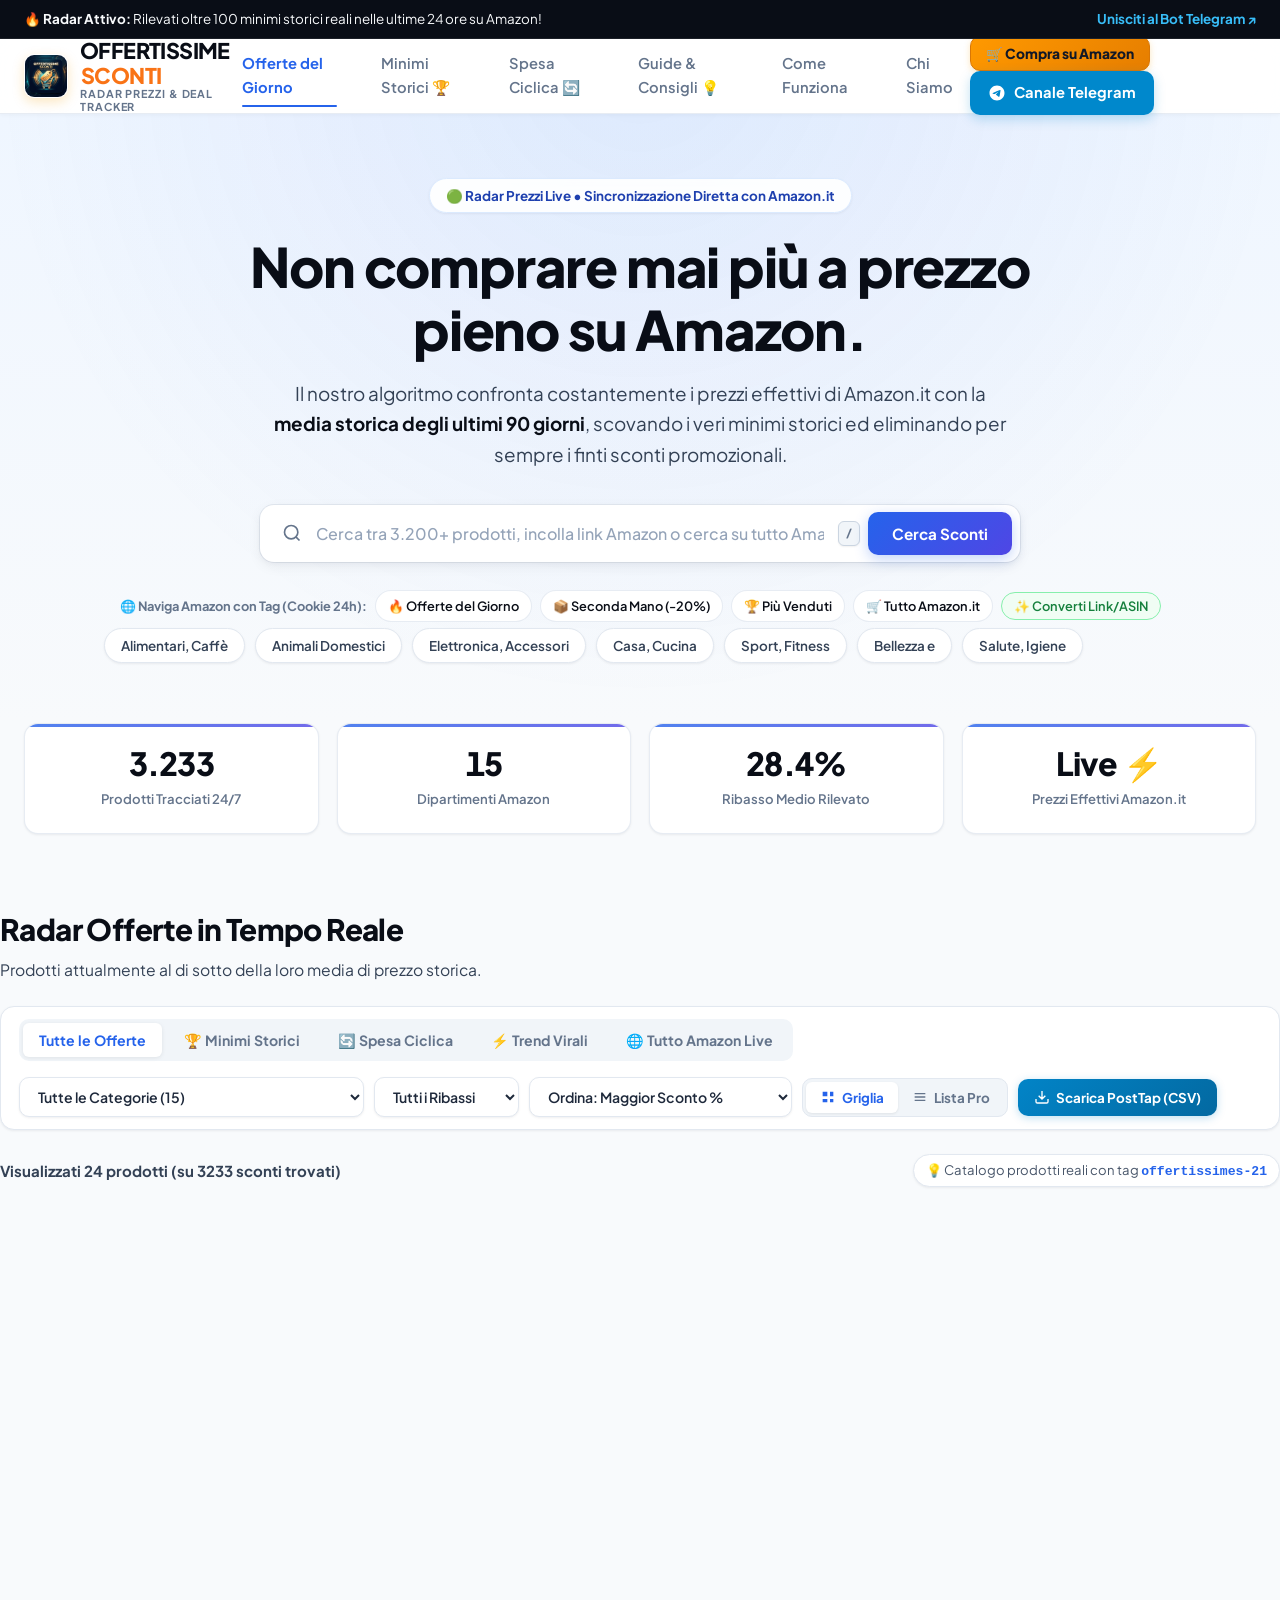
==== index.html @ cdc1e056 "feat: Add Interactive Universal Amazon Search, ASIN Converter & 24h Cookie Shopping Gateway" ====
<!DOCTYPE html>
<html lang="it">
<head>
  <meta charset="UTF-8">
  <meta name="viewport" content="width=device-width, initial-scale=1.0">
  <title>OffertissimeSconti | Il Radar dei Minimi Storici e Offerte su Amazon</title>
  <meta name="description" content="OffertissimeSconti monitora i migliori prodotti ciclici e virali su Amazon. Scopri i veri ribassi di prezzo, grafici storici avanzati e allarmi minimi storici in tempo reale.">
  <link rel="stylesheet" href="style.css">
  <link rel="icon" type="image/jpeg" href="images/logo.jpg">
  <link rel="apple-touch-icon" href="images/logo.jpg">
  <link rel="preconnect" href="https://fonts.googleapis.com">
  <link rel="preconnect" href="https://fonts.gstatic.com" crossorigin>
  <link href="https://fonts.googleapis.com/css2?family=Plus+Jakarta+Sans:wght@400;500;600;700;800&display=swap" rel="stylesheet">
</head>
<body>

  <!-- Top Announcement Bar -->
  <aside class="top-bar" aria-label="Annuncio">
    <div class="container top-bar-content">
      <span>🔥 <strong>Radar Attivo:</strong> Rilevati oltre 100 minimi storici reali nelle ultime 24 ore su Amazon!</span>
      <a href="https://t.me/offertissimesconti_radar_bot" target="_blank" rel="noopener" class="top-bar-link">Unisciti al Bot Telegram ↗</a>
    </div>
  </aside>

  <!-- Main Navigation -->
  <header class="site-header">
    <div class="container header-container">
      <a href="/" class="brand-logo" aria-label="Home OffertissimeSconti">
        <img src="images/logo.jpg" alt="Logo OffertissimeSconti" class="header-logo-img">
        <div class="logo-text">
          <span class="logo-main">OFFERTISSIME</span><span class="logo-accent">SCONTI</span>
          <span class="logo-tagline">Radar Prezzi & Deal Tracker</span>
        </div>
      </a>

      <nav class="nav-menu" aria-label="Navigazione Principale">
        <a href="#offerte" class="nav-link active">Offerte del Giorno</a>
        <a href="#minimi-storici" class="nav-link" id="nav-atl">Minimi Storici 🏆</a>
        <a href="#ciclici" class="nav-link" id="nav-cyclical">Spesa Ciclica 🔄</a>
        <a href="#guide" class="nav-link">Guide & Consigli 💡</a>
        <a href="#come-funziona" class="nav-link">Come Funziona</a>
        <a href="#chi-siamo" class="nav-link">Chi Siamo</a>
      </nav>

      <div class="header-actions">
        <button id="openAmazonGatewayBtn" class="btn btn-amazon-header" title="Supporta il canale con i tuoi acquisti su Amazon">
          🛒 Compra su Amazon
        </button>
        <a href="https://t.me/offertissimesconti_radar_bot" target="_blank" rel="noopener" class="btn btn-telegram">
          <svg class="tg-icon" viewBox="0 0 24 24" width="18" height="18" fill="currentColor">
            <path d="M12 2C6.48 2 2 6.48 2 12s4.48 10 10 10 10-4.48 10-10S17.52 2 12 2zm4.64 6.8c-.15 1.58-.8 5.42-1.13 7.19-.14.75-.42 1-.68 1.03-.58.05-1.02-.38-1.58-.75-.88-.58-1.38-.94-2.23-1.5-.99-.65-.35-1.01.22-1.59.15-.15 2.71-2.48 2.76-2.69a.2.2 0 00-.05-.18c-.06-.05-.14-.03-.21-.02-.09.02-1.49.95-4.22 2.79-.4.27-.76.41-1.08.4-.36-.01-1.04-.2-1.55-.37-.63-.2-1.12-.31-1.08-.66.02-.18.27-.36.75-.55 2.92-1.27 4.86-2.11 5.83-2.52 2.78-1.16 3.35-1.36 3.73-1.36.08 0 .27.02.39.12.1.08.13.19.14.27-.01.06-.01.19-.04.34z"/>
          </svg>
          Canale Telegram
        </a>
      </div>
    </div>
  </header>

  <!-- Hero Section -->
  <section class="hero-section">
    <div class="container hero-container">
      <div class="hero-badge">🟢 Radar Prezzi Live • Sincronizzazione Diretta con Amazon.it</div>
      <h1 class="hero-title">Non comprare mai più a prezzo pieno su Amazon.</h1>
      <p class="hero-subtitle">
        Il nostro algoritmo confronta costantemente i prezzi effettivi di Amazon.it con la <strong>media storica degli ultimi 90 giorni</strong>, scovando i veri minimi storici ed eliminando per sempre i finti sconti promozionali.
      </p>

      <!-- Search Bar Wrapper with Interactive Live Dropdown -->
      <div class="search-box-wrapper">
        <div class="search-box">
          <svg class="search-icon" viewBox="0 0 24 24" width="20" height="20" fill="none" stroke="currentColor" stroke-width="2">
            <circle cx="11" cy="11" r="8"></circle>
            <line x1="21" y1="21" x2="16.65" y2="16.65"></line>
          </svg>
          <input type="text" id="searchInput" placeholder="Cerca tra 3.200+ prodotti, incolla link Amazon o cerca su tutto Amazon.it..." autocomplete="off">
          <kbd class="search-kbd" title="Scorciatoia tastiera per cercare">/</kbd>
          <button id="clearSearchBtn" class="clear-search-btn hidden" aria-label="Cancella ricerca" title="Cancella ricerca">&times;</button>
          <button id="searchBtn" class="btn btn-primary">Cerca Sconti</button>
        </div>
        <!-- Live Search Suggestions Dropdown -->
        <div id="searchSuggestionsDropdown" class="search-suggestions-dropdown hidden"></div>
      </div>

      <!-- Quick Amazon Gateway Shortcuts -->
      <div class="amazon-quick-shortcuts">
        <span class="shortcut-label">🌐 Naviga Amazon con Tag (Cookie 24h):</span>
        <a href="https://www.amazon.it/gp/goldbox?tag=offertissimes-21" target="_blank" rel="noopener sponsored" class="quick-link-pill">🔥 Offerte del Giorno</a>
        <a href="https://www.amazon.it/warehouse-deals?tag=offertissimes-21" target="_blank" rel="noopener sponsored" class="quick-link-pill">📦 Seconda Mano (-20%)</a>
        <a href="https://www.amazon.it/gp/bestsellers?tag=offertissimes-21" target="_blank" rel="noopener sponsored" class="quick-link-pill">🏆 Più Venduti</a>
        <a href="https://www.amazon.it/?tag=offertissimes-21" target="_blank" rel="noopener sponsored" class="quick-link-pill">🛒 Tutto Amazon.it</a>
        <button id="btnOpenConverterHero" class="quick-link-pill pill-highlight">✨ Converti Link/ASIN</button>
      </div>

      <!-- Quick Category Chips -->
      <div class="chips-container" id="categoryChips">
        <!-- Rendered dynamically -->
      </div>
    </div>
  </section>

  <!-- Live Stats Bar -->
  <section class="stats-section">
    <div class="container stats-grid">
      <div class="stat-card">
        <span class="stat-num" id="statProducts">3.231</span>
        <span class="stat-label">Prodotti Tracciati 24/7</span>
      </div>
      <div class="stat-card">
        <span class="stat-num" id="statCategories">15</span>
        <span class="stat-label">Dipartimenti Amazon</span>
      </div>
      <div class="stat-card">
        <span class="stat-num">28.4%</span>
        <span class="stat-label">Ribasso Medio Rilevato</span>
      </div>
      <div class="stat-card">
        <span class="stat-num">Live ⚡</span>
        <span class="stat-label">Prezzi Effettivi Amazon.it</span>
      </div>
    </div>
  </section>

  <!-- Deals & Catalog Section -->
  <main class="main-content container" id="offerte">
    <div class="section-header">
      <div>
        <h2 class="section-title">Radar Offerte in Tempo Reale</h2>
        <p class="section-desc">Prodotti attualmente al di sotto della loro media di prezzo storica.</p>
      </div>

      <!-- Filters & Tabs -->
      <div class="filters-toolbar">
        <div class="filter-tabs">
          <button class="tab-btn active" data-filter="all">Tutte le Offerte</button>
          <button class="tab-btn" data-filter="atl">🏆 Minimi Storici</button>
          <button class="tab-btn" data-filter="cyclical">🔄 Spesa Ciclica</button>
          <button class="tab-btn" data-filter="viral">⚡ Trend Virali</button>
          <button class="tab-btn" data-filter="live_amazon" id="tabLiveAmazon" title="Cerca su tutto il catalogo Amazon.it in tempo reale">🌐 Tutto Amazon Live</button>
        </div>

        <div class="filter-dropdowns">
          <select id="categorySelect" aria-label="Filtra per Categoria">
            <option value="">Tutte le Categorie (15)</option>
          </select>

          <select id="discountSelect" aria-label="Sconto Minimo">
            <option value="0">Tutti i Ribassi</option>
            <option value="15">Sconto ≥ 15%</option>
            <option value="25">Sconto ≥ 25%</option>
            <option value="35">Sconto ≥ 35%</option>
          </select>

          <select id="sortSelect" aria-label="Ordinamento">
            <option value="drop">Ordina: Maggior Sconto %</option>
            <option value="price_asc">Ordina: Prezzo Minore (€)</option>
            <option value="price_desc">Ordina: Prezzo Maggiore (€)</option>
            <option value="atl">Ordina: Minimo Storico</option>
            <option value="cycle">Ordina: Frequenza Consumabile</option>
          </select>

          <!-- View Mode Toggle (Grid vs Smart List) -->
          <div class="view-mode-toggle" role="group" aria-label="Modalità di visualizzazione">
            <button id="viewGridBtn" class="view-btn active" title="Vista Griglia con Grafici Storici" aria-label="Vista Griglia">
              <svg width="16" height="16" viewBox="0 0 24 24" fill="currentColor">
                <path d="M4 4h7v7H4zm11 0h5v7h-5zM4 15h7v5H4zm11 0h5v5h-5z"/>
              </svg>
              <span>Griglia</span>
            </button>
            <button id="viewListBtn" class="view-btn" title="Vista Tabella / Lista Professionale" aria-label="Vista Lista">
              <svg width="16" height="16" viewBox="0 0 24 24" fill="currentColor">
                <path d="M4 6h16v2H4zm0 5h16v2H4zm0 5h16v2H4z"/>
              </svg>
              <span>Lista Pro</span>
            </button>
          </div>

          <!-- PostTap / Creator Bulk Export Button -->
          <a href="offertissimesconti_posttap_export.csv" download="offertissimesconti_posttap_export.csv" id="btnExportPosttap" class="btn btn-export" title="Scarica tutti i link di affiliazione per PostTap">
            <svg width="16" height="16" viewBox="0 0 24 24" fill="none" stroke="currentColor" stroke-width="2">
              <path d="M21 15v4a2 2 0 01-2 2H5a2 2 0 01-2-2v-4M7 10l5 5 5-5M12 15V3"/>
            </svg>
            <span>Scarica PostTap (CSV)</span>
          </a>
        </div>
      </div>
    </div>

    <!-- Active Filters Badge / Counter & Info Bar -->
    <div class="results-info-bar">
      <span id="resultsCount">Caricamento prodotti in corso...</span>
      <span class="export-hint">💡 Catalogo prodotti reali con tag <code>offertissimes-21</code></span>
    </div>

    <!-- Universal Search Banner (Attivo durante le ricerche su Amazon) -->
    <div id="universalSearchBanner" class="universal-search-banner hidden"></div>

    <!-- Products Grid -->
    <div class="products-grid" id="productsGrid">
      <!-- Injected via JavaScript -->
    </div>

    <!-- Pagination / Load More -->
    <div class="load-more-container">
      <button id="loadMoreBtn" class="btn btn-outline">Carica Altri Prodotti</button>
    </div>
  </main>

  <!-- How It Works Section -->
  <section class="info-section bg-alt" id="come-funziona">
    <div class="container">
      <div class="section-header text-center">
        <h2 class="section-title">Come Funziona il Motore di OffertissimeSconti</h2>
        <p class="section-desc">Trasparenza totale: ecco perché i nostri dati ti fanno risparmiare fino al 40% ogni mese.</p>
      </div>

      <div class="steps-grid">
        <div class="step-card">
          <div class="step-icon">📡</div>
          <h3>1. Polling Costante Prezzi</h3>
          <p>I nostri server interrogano Amazon ogni ora, registrando ogni variazione di prezzo dei migliori prodotti ad alta frequenza di acquisto.</p>
        </div>
        <div class="step-card">
          <div class="step-icon">📉</div>
          <h3>2. Calcolo Media Storica a 90 Giorni</h3>
          <p>Confrontiamo il prezzo di oggi con la media mobile degli ultimi 30 e 90 giorni. Se il prezzo di listino è stato gonfiato per fingere uno sconto, il nostro algoritmo lo scarta.</p>
        </div>
        <div class="step-card">
          <div class="step-icon">🔔</div>
          <h3>3. Allarme Minimo Storico Istantaneo</h3>
          <p>Non appena un prodotto tocca il suo minimo storico o scende sotto la soglia desiderata, inviamo l'avviso immediato nel Bot Telegram e sul sito.</p>
        </div>
      </div>
    </div>
  </section>

  <!-- Editorial Section: Osservatorio Prezzi & Guide al Risparmio (Amazon Compliance) -->
  <section class="guides-section container" id="guide">
    <div class="section-header text-center">
      <span class="badge-pill">Osservatorio Indipendente Prezzi</span>
      <h2 class="section-title">Guide all'Acquisto & Analisi del Risparmio Reale</h2>
      <p class="section-desc">Articoli di approfondimento, strategie di spesa ciclica e metodologie per riconoscere le vere occasioni su Amazon.</p>
    </div>

    <div class="guides-grid">
      <!-- Guida 1 -->
      <article class="guide-card">
        <div class="guide-meta">
          <span class="guide-tag">Algoritmo Radar</span>
          <span class="guide-date">Aggiornato Ottobre 2026</span>
        </div>
        <h3 class="guide-title">Come Smascherare i Falsi Sconti: Il Metodo della Media Mobile a 90 Giorni</h3>
        <p class="guide-excerpt">
          Molti e-commerce mostrano vistosi bollini "-40%", calcolati però rispetto al prezzo consigliato dal produttore (MSRP) o a un picco artificiale di pochi giorni prima. Il vero risparmio si misura solo confrontando l'offerta attuale con la <strong>media ponderata degli ultimi 90 giorni</strong>. Scopri come il nostro algoritmo elimina le false promozioni prima che arrivino sul canale Telegram.
        </p>
        <div class="guide-highlights">
          <div class="highlight-item">📌 <strong>Regola d'oro:</strong> Mai valutare lo sconto sul prezzo barrato, ma sul minimo degli ultimi 3 mesi.</div>
          <div class="highlight-item">📊 <strong>Volatilità prezzi:</strong> Su oltre il 35% dei prodotti tecnologici i prezzi oscillano settimanalmente.</div>
        </div>
      </article>

      <!-- Guida 2 -->
      <article class="guide-card">
        <div class="guide-meta">
          <span class="guide-tag">Strategia Spesa Ciclica</span>
          <span class="guide-date">Aggiornato Ottobre 2026</span>
        </div>
        <h3 class="guide-title">La Strategia dei Consumabili: Risparmiare oltre 500€/anno su Filtri Acqua, Caffè e Detersivi</h3>
        <p class="guide-excerpt">
          I prodotti a consumo ricorrente (come le <strong>cartucce filtro Aqualogis Pure+ e Brita Maxtra</strong> per caraffe filtranti, le capsule di caffè o i detersivi per lavastoviglie) hanno cicli di consumo prevedibili (30-90 giorni). Monitorando l'andamento con gli allarmi di prezzo, le famiglie italiane possono fare scorta strategica nel punto di minimo storico, abbattendo il costo annuo della spesa fino al 38%.
        </p>
        <div class="guide-highlights">
          <div class="highlight-item">💧 <strong>Esempio Filtri Caraffa:</strong> Monitorare confezioni multiple quando il prezzo scende sotto 5,50€ a cartuccia.</div>
          <div class="highlight-item">🔄 <strong>Pianificazione:</strong> Imposta un allarme 15 giorni prima dell'esaurimento della scorta domestica.</div>
        </div>
      </article>

      <!-- Guida 3 -->
      <article class="guide-card">
        <div class="guide-meta">
          <span class="guide-tag">Dynamic Pricing</span>
          <span class="guide-date">Aggiornato Ottobre 2026</span>
        </div>
        <h3 class="guide-title">Prime Day, Offerte Lampo e Algoritmi Amazon: Quando Conviene Comprare?</h3>
        <p class="guide-excerpt">
          Gli algoritmi di pricing dinamico di Amazon modificano i listini milioni di volte al giorno in base alla disponibilità a magazzino, alla concorrenza e alla domanda. Analizzando il nostro storico su oltre 3.300 SKU, abbiamo rilevato che i minimi storici assoluti si registrano spesso nei giorni infrasettimanali fuori dai periodi di picco pubblicitario, quando la concorrenza tra venditori terzi è massima.
        </p>
        <div class="guide-highlights">
          <div class="highlight-item">⚡ <strong>Offerte Lampo:</strong> L'80% delle offerte a tempo termina entro 4 ore o esaurimento scorte.</div>
          <div class="highlight-item">🔔 <strong>Automazione:</strong> Utilizzare bot di tracciamento istantaneo evita di perdere i ribassi non annunciati.</div>
        </div>
      </article>
    </div>
  </section>

  <!-- About Us Section (Crucial for Amazon Associates Approval) -->
  <section class="about-section container" id="chi-siamo">
    <div class="about-card">
      <div class="about-content">
        <h2>Chi Siamo & La Nostra Missione</h2>
        <p>
          <strong>OffertissimeSconti</strong> nasce come osservatorio indipendente per aiutare i consumatori a fare acquisti intelligenti su Amazon.
          Viviamo in un'epoca in cui i prezzi degli e-commerce cambiano decine di volte al giorno e molti "sconti" sono solo prezzi gonfiati ad arte.
        </p>
        <p>
          La nostra missione è fornire <strong>dati oggettivi, storici e trasparenti</strong> su consumabili ciclici (caffè, integratori, detersivi, cura personale, prodotti per bambini e animali) e gadget tecnologici di tendenza.
          Grazie al nostro database, ogni utente può verificare se l'offerta del giorno è un affare reale o solo marketing.
        </p>
        <div class="about-badges">
          <span>✓ Monitoraggio Indipendente</span>
          <span>✓ Zero Costi per l'Utente</span>
          <span>✓ Algoritmo Anti-Falso Sconto</span>
        </div>
      </div>
    </div>
  </section>

  <!-- Telegram CTA Section -->
  <section class="cta-banner container">
    <div class="cta-banner-content">
      <div class="cta-text">
        <h2>Non farti sfuggire i cali di prezzo lampo!</h2>
        <p>Molti minimi storici durano meno di 4 ore. Ricevi gli alert in tempo reale sul nostro Bot Telegram gratuito.</p>
      </div>
      <a href="https://t.me/offertissimesconti_radar_bot" target="_blank" rel="noopener" class="btn btn-telegram-large">
        ⚡ Avvia il Bot Telegram Gratuito
      </a>
    </div>
  </section>

  <!-- Footer with Mandatory Amazon Disclosure -->
  <footer class="site-footer">
    <div class="container footer-container">
      <div class="footer-col footer-brand">
        <div class="brand-logo footer-logo">
          <img src="images/logo.jpg" alt="Logo OffertissimeSconti" class="footer-logo-img">
          <span class="logo-main">OFFERTISSIME</span><span class="logo-accent">SCONTI</span>
        </div>
        <p class="footer-text">
          La piattaforma di riferimento per il tracciamento dei prezzi, minimi storici e offerte verificate su Amazon.
        </p>
      </div>

      <div class="footer-col">
        <h4>Navigazione</h4>
        <ul class="footer-links">
          <li><a href="#offerte">Offerte del Giorno</a></li>
          <li><a href="#minimi-storici">Minimi Storici 🏆</a></li>
          <li><a href="#ciclici">Spesa Ciclica 🔄</a></li>
          <li><a href="#come-funziona">Come Funziona</a></li>
        </ul>
      </div>

      <div class="footer-col">
        <h4>Informazioni Legali</h4>
        <ul class="footer-links">
          <li><a href="#privacy">Informativa Privacy</a></li>
          <li><a href="#termini">Termini di Utilizzo</a></li>
          <li><a href="#cookie">Cookie Policy</a></li>
          <li><a href="#contatti">Contatti</a></li>
        </ul>
      </div>

      <div class="footer-col">
        <h4>Canali Ufficiali</h4>
        <ul class="footer-links">
          <li><a href="https://t.me/offertissimesconti_radar_bot" target="_blank" rel="noopener">Bot Telegram Ufficiale</a></li>
          <li><a href="https://t.me/offertissimesconti" target="_blank" rel="noopener">Canale Offerte Telegram</a></li>
          <li><a href="mailto:info@offertissimesconti.it">Supporto Email</a></li>
        </ul>
      </div>
    </div>

    <!-- Mandatory Legal Amazon Disclosure Bar -->
    <div class="footer-disclosure">
      <div class="container">
        <p class="amazon-disclaimer">
          <strong>Dichiarazione di Affiliazione Amazon:</strong> OffertissimeSconti partecipa al Programma Affiliazione Amazon Europe S.à r.l., un programma pubblicitario di affiliazione progettato per fornire ai siti un mezzo per guadagnare commissioni pubblicitarie mediante la creazione di collegamenti ad Amazon.it. In qualità di Affiliato Amazon, OffertissimeSconti riceve un guadagno per ciascun acquisto idoneo.
        </p>
        <p class="disclaimer-sub">
          I prezzi e la disponibilità dei prodotti sono accurati alla data e ora indicata e sono soggetti a modifiche. Qualsiasi informazione di prezzo e disponibilità visualizzata su Amazon al momento dell'acquisto si applicherà all'acquisto del prodotto. Amazon e il logo Amazon sono marchi registrati di Amazon.com, Inc. o delle sue affiliate.
        </p>
        <p class="copyright">
          © 2026 OffertissimeSconti. Tutti i diritti riservati. Piattaforma indipendente di monitoraggio prezzi e comparazione commerciale.
        </p>
      </div>
    </div>
  </footer>

  <!-- Modal: Imposta Allerta Prezzo -->
  <dialog id="alertDialog" class="modal-dialog">
    <div class="modal-box">
      <div class="modal-header">
        <h3 id="modalTitle">Imposta Allerta Prezzo</h3>
        <button id="closeModalBtn" class="close-btn" aria-label="Chiudi finestra">&times;</button>
      </div>
      <div class="modal-body">
        <p id="modalProductName" class="modal-product-name"></p>
        <div class="modal-prices">
          <div>Prezzo Attuale: <strong id="modalCurrentPrice">€0.00</strong></div>
          <div>Minimo Storico: <strong id="modalAtlPrice" class="text-green">€0.00</strong></div>
        </div>

        <form id="alertForm">
          <label for="targetPriceInput">Avvisami quando scende sotto questo prezzo (€):</label>
          <div class="quick-price-chips" style="display:flex; gap:8px; margin-bottom:12px; flex-wrap:wrap;">
            <button type="button" class="btn-quick-price" data-pct="0.90" style="padding:5px 12px; font-size:0.8rem; border-radius:8px; border:1px solid #cbd5e1; background:#f8fafc; font-weight:700; cursor:pointer;">-10%</button>
            <button type="button" class="btn-quick-price" data-pct="0.85" style="padding:5px 12px; font-size:0.8rem; border-radius:8px; border:1px solid #cbd5e1; background:#f8fafc; font-weight:700; cursor:pointer;">-15%</button>
            <button type="button" class="btn-quick-price" data-pct="0.80" style="padding:5px 12px; font-size:0.8rem; border-radius:8px; border:1px solid #cbd5e1; background:#f8fafc; font-weight:700; cursor:pointer;">-20%</button>
            <button type="button" class="btn-quick-price-atl" style="padding:5px 12px; font-size:0.8rem; border-radius:8px; border:1px solid #a7f3d0; background:#ecfdf5; color:#047857; font-weight:700; cursor:pointer;">🏆 Al Minimo Storico</button>
          </div>
          <input type="number" id="targetPriceInput" step="0.10" min="1" required>

          <label for="contactInput">Tuo Username Telegram o Email per la notifica:</label>
          <input type="text" id="contactInput" placeholder="@tuo_username o tua@email.it" required>

          <button type="submit" class="btn btn-primary btn-block">Salva Allerta Personale</button>
        </form>
        <div id="alertFeedback" class="alert-feedback hidden"></div>
      </div>
    </div>
  </dialog>

  <!-- Modal: Pagine Legali e Informative (Privacy, Termini, Cookie, Contatti) -->
  <dialog id="legalDialog" class="modal-dialog">
    <div class="modal-box modal-box-large">
      <div class="modal-header">
        <h3 id="legalModalTitle">Informazioni Legali</h3>
        <button id="closeLegalModalBtn" class="close-btn" aria-label="Chiudi finestra">&times;</button>
      </div>
      <div class="modal-body legal-content" id="legalModalBody">
        <!-- Contenuto dinamico inserito via JS -->
      </div>
    </div>
  </dialog>

  <!-- Modal: Grafico Storico & Analisi Prezzi Reale -->
  <dialog id="chartDialog" class="modal-dialog">
    <div class="modal-box modal-box-large">
      <div class="modal-header">
        <div>
          <span class="badge-pill" style="font-size:0.75rem; background:#eff6ff; color:#2563eb;">Radar Prezzi Storici • Amazon.it</span>
          <h3 id="chartModalTitle" style="margin-top:4px;">Andamento Storico Prezzi Reale (1 Anno / 12 Mesi)</h3>
        </div>
        <button id="closeChartModalBtn" class="close-btn" aria-label="Chiudi finestra">&times;</button>
      </div>
      <div class="modal-body" id="chartModalBody">
        <!-- Generato dinamicamente via JavaScript -->
      </div>
    </div>
  </dialog>

  <!-- Modal: Amazon Shopping Gateway & Convertitore ASIN -->
  <dialog id="amazonGatewayDialog" class="modal-dialog">
    <div class="modal-box modal-box-large">
      <div class="modal-header">
        <div>
          <span class="badge-pill" style="font-size:0.75rem; background:#fef3c7; color:#b45309;">Supporta OffertissimeSconti a Costo Zero</span>
          <h3 id="amazonGatewayModalTitle" style="margin-top:4px;">🛒 Shopping Gateway Ufficiale Amazon.it</h3>
        </div>
        <button id="closeAmazonGatewayModalBtn" class="close-btn" aria-label="Chiudi finestra">&times;</button>
      </div>
      <div class="modal-body" id="amazonGatewayModalBody">
        <div class="gateway-explainer">
          <p>
            Stai per comprare qualsiasi articolo su Amazon che non è attualmente presente nel nostro radar sconti? 
            <strong>Puoi supportare il nostro canale e il nostro lavoro senza spendere un solo centesimo in più!</strong>
          </p>
          <div class="cookie-rule-box">
            <span class="cookie-rule-icon">⏱️</span>
            <div>
              <strong>Come funziona la Sessione di Tracciamento Amazon (24 Ore / 89 Giorni):</strong>
              <p>
                Nel momento in cui clicchi su uno qualsiasi dei nostri link o converti un prodotto, Amazon attiva sul tuo browser il nostro tag affiliato (<code>offertissimes-21</code>) 
                per le <strong>successive 24 ore</strong>. Qualsiasi acquisto completerai su Amazon (in qualunque categoria, anche cercando altri prodotti o cambiando decine di pagine) 
                riconoscerà una piccola commissione al nostro canale. Il prezzo finale per te è <strong>identico al centesimo</strong>. 
                Inoltre, se aggiungi articoli al carrello, il tracciamento rimane valido fino a <strong>89 giorni</strong>!
              </p>
            </div>
          </div>
        </div>

        <!-- Tool: Convertitore Link / ASIN Rapido -->
        <div class="converter-box">
          <h4>🔗 Convertitore Rapido Link o ASIN Amazon</h4>
          <p class="converter-sub">Hai già il link o il codice ASIN del prodotto che vuoi comprare? Incollalo qui sotto:</p>
          <div class="converter-input-row">
            <input type="text" id="converterInput" placeholder="Incolla link Amazon (es. amazon.it/dp/B08...) o ASIN (es. B08N5WRWNW)">
            <button id="converterBtn" class="btn btn-primary">Genera Link Affiliato 🚀</button>
          </div>
          <div id="converterResult" class="converter-result hidden"></div>
        </div>

        <!-- Hub Reparti Amazon -->
        <h4 style="margin-top: 24px; margin-bottom: 12px; font-size: 1.1rem;">🌐 Esplora i Reparti Ufficiali con Tag Attivo</h4>
        <div class="departments-grid">
          <a href="https://www.amazon.it/?tag=offertissimes-21" target="_blank" rel="noopener sponsored" class="dept-card">
            <span class="dept-icon">🛒</span>
            <div>
              <strong>Homepage Amazon.it</strong>
              <span>Navigazione libera con cookie 24h</span>
            </div>
          </a>
          <a href="https://www.amazon.it/gp/goldbox?tag=offertissimes-21" target="_blank" rel="noopener sponsored" class="dept-card">
            <span class="dept-icon">🔥</span>
            <div>
              <strong>Offerte del Giorno & Lampo</strong>
              <span>Sconti a tempo limitato di oggi</span>
            </div>
          </a>
          <a href="https://www.amazon.it/warehouse-deals?tag=offertissimes-21" target="_blank" rel="noopener sponsored" class="dept-card">
            <span class="dept-icon">📦</span>
            <div>
              <strong>Amazon Seconda Mano</strong>
              <span>Resi garantiti con sconto fino a -20%</span>
            </div>
          </a>
          <a href="https://www.amazon.it/gp/bestsellers?tag=offertissimes-21" target="_blank" rel="noopener sponsored" class="dept-card">
            <span class="dept-icon">🏆</span>
            <div>
              <strong>I Più Venduti (Bestseller)</strong>
              <span>Classifiche aggiornate in tempo reale</span>
            </div>
          </a>
          <a href="https://www.amazon.it/s?i=electronics&tag=offertissimes-21" target="_blank" rel="noopener sponsored" class="dept-card">
            <span class="dept-icon">💻</span>
            <div>
              <strong>Elettronica & Informatica</strong>
              <span>Smartphone, PC, cuffie e smart home</span>
            </div>
          </a>
          <a href="https://www.amazon.it/s?i=kitchen&tag=offertissimes-21" target="_blank" rel="noopener sponsored" class="dept-card">
            <span class="dept-icon">🏡</span>
            <div>
              <strong>Casa & Cucina</strong>
              <span>Piccoli elettrodomestici e arredo</span>
            </div>
          </a>
          <a href="https://www.amazon.it/s?i=beauty&tag=offertissimes-21" target="_blank" rel="noopener sponsored" class="dept-card">
            <span class="dept-icon">💄</span>
            <div>
              <strong>Bellezza & Cura Persona</strong>
              <span>Skincare, profumi e igiene</span>
            </div>
          </a>
          <a href="https://www.amazon.it/s?i=baby&tag=offertissimes-21" target="_blank" rel="noopener sponsored" class="dept-card">
            <span class="dept-icon">👶</span>
            <div>
              <strong>Prima Infanzia & Famiglia</strong>
              <span>Pannolini, seggiolini e accessori</span>
            </div>
          </a>
        </div>
      </div>
    </div>
  </dialog>

  <!-- Floating Scroll To Top Button -->
  <button id="scrollTopBtn" class="scroll-top-btn" aria-label="Torna all'inizio della pagina" title="Torna in cima">
    <svg width="20" height="20" viewBox="0 0 24 24" fill="none" stroke="currentColor" stroke-width="2.5" stroke-linecap="round" stroke-linejoin="round">
      <path d="M18 15l-6-6-6 6"/>
    </svg>
  </button>

  <!-- Live Toast Feedback Notification Container -->
  <div id="toastContainer" class="toast-container" aria-live="polite"></div>

  <script src="app.js?v=2.5"></script>
</body>
</html>
---- style.css ----
/* ==========================================================================
   OFFERTISSIMESCONTI - Ultra-Modern Design System & Top-Trend UI/UX
   ========================================================================== */

:root {
  /* Color Palette */
  --primary: #2563eb;
  --primary-hover: #1d4ed8;
  --primary-light: #eff6ff;
  --primary-gradient: linear-gradient(135deg, #2563eb 0%, #4f46e5 100%);
  --accent: #f97316;
  --accent-hover: #ea580c;
  --accent-gradient: linear-gradient(135deg, #f97316 0%, #ef4444 100%);
  --amazon-gold: #f59e0b;
  --amazon-gold-hover: #d97706;
  --amazon-gradient: linear-gradient(135deg, #fbbf24 0%, #f59e0b 60%, #d97706 100%);
  --success: #10b981;
  --success-bg: #ecfdf5;
  --success-border: #a7f3d0;
  --danger: #ef4444;
  --danger-bg: #fef2f2;
  --danger-border: #fecaca;

  /* Neutrals & Surfaces */
  --text-main: #090d16;
  --text-secondary: #334155;
  --text-muted: #64748b;
  --bg-main: #f8fafc;
  --bg-card: #ffffff;
  --bg-alt: #f1f5f9;
  --border: #e2e8f0;
  --border-subtle: rgba(226, 232, 240, 0.8);
  --border-focus: rgba(37, 99, 235, 0.35);

  /* Radius & Spacing */
  --radius-xs: 6px;
  --radius-sm: 10px;
  --radius-md: 14px;
  --radius-lg: 20px;
  --radius-xl: 28px;
  --radius-pill: 9999px;

  /* Elevation & Shadows */
  --shadow-sm: 0 1px 3px rgba(15, 23, 42, 0.05), 0 1px 2px rgba(15, 23, 42, 0.02);
  --shadow-md: 0 4px 14px rgba(15, 23, 42, 0.06), 0 2px 4px rgba(15, 23, 42, 0.03);
  --shadow-lg: 0 12px 30px rgba(15, 23, 42, 0.08), 0 4px 12px rgba(15, 23, 42, 0.04);
  --shadow-hover: 0 20px 35px -5px rgba(15, 23, 42, 0.1), 0 8px 16px -6px rgba(15, 23, 42, 0.06);
  --shadow-glow: 0 0 25px rgba(37, 99, 235, 0.18);

  /* Telegram Brand */
  --telegram: #0088cc;
  --telegram-hover: #0077b5;

  /* Transitions */
  --transition-fast: 0.15s cubic-bezier(0.16, 1, 0.3, 1);
  --transition-normal: 0.25s cubic-bezier(0.16, 1, 0.3, 1);
  --transition-spring: 0.35s cubic-bezier(0.34, 1.56, 0.64, 1);
}

*, *::before, *::after {
  box-sizing: border-box;
  margin: 0;
  padding: 0;
}

html {
  scroll-behavior: smooth;
  scroll-padding-top: 85px;
}

body {
  font-family: 'Plus Jakarta Sans', -apple-system, BlinkMacSystemFont, "Segoe UI", Roboto, sans-serif;
  background-color: var(--bg-main);
  color: var(--text-main);
  line-height: 1.6;
  -webkit-font-smoothing: antialiased;
  -moz-osx-font-smoothing: grayscale;
  overflow-x: hidden;
  font-feature-settings: "cv02", "cv03", "cv04", "cv11";
}

.container {
  width: 100%;
  max-width: 1280px;
  margin: 0 auto;
  padding: 0 24px;
}

a {
  color: inherit;
  text-decoration: none;
}

button, input, select {
  font-family: inherit;
}

/* Tabular numbers for price accuracy */
.table-price, .price-current, .price-old, .stat-num, .metric-pill-value {
  font-variant-numeric: tabular-nums;
}

/* ==========================================================================
   Top Announcement Bar
   ========================================================================== */
.top-bar {
  background: #090d16;
  color: #f8fafc;
  font-size: 0.84rem;
  padding: 8px 0;
  border-bottom: 1px solid rgba(255, 255, 255, 0.08);
  position: relative;
  z-index: 101;
}

.top-bar-content {
  display: flex;
  justify-content: space-between;
  align-items: center;
  flex-wrap: wrap;
  gap: 12px;
}

.top-bar-link {
  color: #38bdf8;
  font-weight: 700;
  display: inline-flex;
  align-items: center;
  gap: 4px;
  transition: color var(--transition-fast);
}

.top-bar-link:hover {
  color: #7dd3fc;
  text-decoration: underline;
}

/* ==========================================================================
   Header Navigation (Glassmorphic Sticky Nav)
   ========================================================================== */
.site-header {
  background: rgba(255, 255, 255, 0.88);
  backdrop-filter: blur(16px);
  -webkit-backdrop-filter: blur(16px);
  border-bottom: 1px solid var(--border-subtle);
  position: sticky;
  top: 0;
  z-index: 100;
  box-shadow: 0 1px 4px rgba(15, 23, 42, 0.04);
  transition: background var(--transition-normal);
}

.header-container {
  display: flex;
  align-items: center;
  justify-content: space-between;
  height: 74px;
}

.brand-logo {
  display: flex;
  align-items: center;
  gap: 12px;
  transition: transform var(--transition-fast);
}

.brand-logo:hover {
  transform: translateY(-1px);
}

.header-logo-img {
  width: 44px;
  height: 44px;
  border-radius: var(--radius-sm);
  object-fit: cover;
  box-shadow: 0 4px 12px rgba(245, 158, 11, 0.25);
  border: 1px solid rgba(255, 255, 255, 0.15);
  transition: transform var(--transition-fast);
}

.footer-logo-img {
  width: 38px;
  height: 38px;
  border-radius: var(--radius-sm);
  object-fit: cover;
  margin-right: 8px;
  vertical-align: middle;
}

.logo-icon {
  font-size: 1.6rem;
  background: var(--primary-gradient);
  color: #ffffff;
  border-radius: var(--radius-sm);
  width: 42px;
  height: 42px;
  display: flex;
  align-items: center;
  justify-content: center;
  box-shadow: 0 4px 12px rgba(37, 99, 235, 0.25);
}

.logo-text {
  display: flex;
  flex-direction: column;
  line-height: 1.15;
}

.logo-main {
  font-size: 1.35rem;
  font-weight: 800;
  letter-spacing: -0.6px;
  color: #090d16;
}

.logo-accent {
  font-size: 1.35rem;
  font-weight: 800;
  letter-spacing: -0.6px;
  color: var(--accent);
  margin-left: 1px;
}

.logo-tagline {
  font-size: 0.68rem;
  text-transform: uppercase;
  letter-spacing: 0.9px;
  color: var(--text-muted);
  font-weight: 700;
}

.nav-menu {
  display: flex;
  align-items: center;
  gap: 20px;
}

.nav-link {
  font-size: 0.92rem;
  font-weight: 600;
  color: var(--text-muted);
  padding: 8px 12px;
  border-radius: var(--radius-xs);
  transition: all var(--transition-fast);
  position: relative;
}

.nav-link:hover {
  color: var(--primary);
  background: rgba(37, 99, 235, 0.04);
}

.nav-link.active {
  color: var(--primary);
  font-weight: 700;
}

.nav-link.active::after {
  content: '';
  position: absolute;
  bottom: 0;
  left: 12px;
  right: 12px;
  height: 2px;
  background: var(--primary);
  border-radius: 2px;
}

/* ==========================================================================
   Buttons & Interactive Elements
   ========================================================================== */
.btn {
  display: inline-flex;
  align-items: center;
  justify-content: center;
  gap: 8px;
  padding: 10px 18px;
  border-radius: var(--radius-sm);
  font-weight: 700;
  font-size: 0.92rem;
  cursor: pointer;
  border: none;
  transition: all var(--transition-fast);
  white-space: nowrap;
  user-select: none;
}

.btn:active {
  transform: scale(0.98);
}

.btn-primary {
  background: var(--primary-gradient);
  color: #ffffff;
  box-shadow: 0 4px 14px rgba(37, 99, 235, 0.28);
}

.btn-primary:hover {
  box-shadow: 0 6px 20px rgba(37, 99, 235, 0.38);
  transform: translateY(-1px);
}

.btn-telegram {
  background: var(--telegram);
  color: #ffffff;
  box-shadow: 0 4px 12px rgba(0, 136, 204, 0.25);
}

.btn-telegram:hover {
  background: var(--telegram-hover);
  box-shadow: 0 6px 18px rgba(0, 136, 204, 0.35);
  transform: translateY(-1px);
}

.btn-outline {
  background: #ffffff;
  border: 1px solid var(--border);
  color: var(--text-main);
  box-shadow: var(--shadow-sm);
}

.btn-outline:hover {
  border-color: #cbd5e1;
  background: var(--bg-alt);
  transform: translateY(-1px);
}

.btn-block {
  width: 100%;
}

/* ==========================================================================
   Hero Section with Luminous Ambient Depth
   ========================================================================== */
.hero-section {
  position: relative;
  background: radial-gradient(circle at 50% -10%, rgba(37, 99, 235, 0.09) 0%, rgba(248, 250, 252, 0) 70%),
              linear-gradient(180deg, #eff6ff 0%, #f8fafc 100%);
  padding: 64px 0 48px;
  text-align: center;
  overflow: hidden;
}

.hero-badge {
  display: inline-flex;
  align-items: center;
  gap: 8px;
  background: rgba(255, 255, 255, 0.9);
  backdrop-filter: blur(8px);
  color: #1e40af;
  font-size: 0.84rem;
  font-weight: 700;
  padding: 6px 16px;
  border-radius: var(--radius-pill);
  margin-bottom: 22px;
  border: 1px solid #dbeafe;
  box-shadow: var(--shadow-sm);
}

.hero-title {
  font-size: clamp(2.2rem, 5vw, 3.4rem);
  font-weight: 800;
  letter-spacing: -1.2px;
  line-height: 1.15;
  max-width: 900px;
  margin: 0 auto 18px;
  color: #090d16;
}

.hero-subtitle {
  font-size: clamp(1.02rem, 2vw, 1.18rem);
  color: var(--text-secondary);
  max-width: 740px;
  margin: 0 auto 36px;
  line-height: 1.6;
}

.hero-subtitle strong {
  color: var(--text-main);
}

/* Sleek Search Box with Keyboard Shortcut */
.search-box {
  max-width: 780px;
  margin: 0 auto 28px;
  display: flex;
  background: #ffffff;
  padding: 6px 8px;
  border-radius: var(--radius-md);
  box-shadow: var(--shadow-md), 0 0 0 1px var(--border);
  align-items: center;
  position: relative;
  transition: all var(--transition-normal);
}

.search-box:focus-within {
  box-shadow: var(--shadow-lg), 0 0 0 3px var(--border-focus);
  border-color: var(--primary);
}

.search-icon {
  margin-left: 14px;
  color: var(--text-muted);
  flex-shrink: 0;
}

.search-box input {
  flex: 1;
  border: none;
  outline: none;
  padding: 12px 14px;
  font-size: 1rem;
  font-weight: 500;
  color: var(--text-main);
  background: transparent;
}

.search-box input::placeholder {
  color: #94a3b8;
}

.search-kbd {
  background: #f1f5f9;
  border: 1px solid #cbd5e1;
  border-radius: 6px;
  padding: 2px 7px;
  font-size: 0.74rem;
  font-weight: 700;
  color: #64748b;
  margin-right: 8px;
  flex-shrink: 0;
  font-family: inherit;
  box-shadow: 0 1px 2px rgba(0,0,0,0.06);
}

.clear-search-btn {
  background: #f1f5f9;
  border: none;
  color: #64748b;
  font-size: 1.1rem;
  line-height: 1;
  width: 26px;
  height: 26px;
  border-radius: 50%;
  cursor: pointer;
  display: flex;
  align-items: center;
  justify-content: center;
  margin-right: 8px;
  transition: all var(--transition-fast);
}

.clear-search-btn:hover {
  background: #e2e8f0;
  color: var(--text-main);
}

.search-box .btn-primary {
  padding: 12px 24px;
  border-radius: var(--radius-sm);
  font-size: 0.95rem;
}

/* Category Chips Carousel */
.chips-container {
  display: flex;
  gap: 10px;
  overflow-x: auto;
  padding: 6px 4px 12px;
  scroll-behavior: smooth;
  scrollbar-width: none;
  -ms-overflow-style: none;
  justify-content: flex-start;
  max-width: 1080px;
  margin: 0 auto;
}

.chips-container::-webkit-scrollbar {
  display: none;
}

.chip-btn {
  background: #ffffff;
  border: 1px solid var(--border);
  padding: 8px 16px;
  border-radius: var(--radius-pill);
  font-size: 0.84rem;
  font-weight: 600;
  color: var(--text-secondary);
  cursor: pointer;
  white-space: nowrap;
  display: inline-flex;
  align-items: center;
  gap: 8px;
  transition: all var(--transition-fast);
  box-shadow: var(--shadow-sm);
}

.chip-btn:hover {
  border-color: #cbd5e1;
  background: #f8fafc;
  transform: translateY(-1px);
}

.chip-btn.active {
  background: #eff6ff;
  border-color: #93c5fd;
  color: var(--primary);
  font-weight: 700;
  box-shadow: 0 2px 8px rgba(37, 99, 235, 0.15);
}

/* ==========================================================================
   Live Stats Bar
   ========================================================================== */
.stats-section {
  padding: 0 0 32px;
}

.stats-grid {
  display: grid;
  grid-template-columns: repeat(4, 1fr);
  gap: 18px;
}

.stat-card {
  background: #ffffff;
  border: 1px solid var(--border-subtle);
  border-radius: var(--radius-md);
  padding: 22px 20px;
  text-align: center;
  box-shadow: var(--shadow-sm);
  position: relative;
  overflow: hidden;
  transition: all var(--transition-normal);
}

.stat-card::before {
  content: '';
  position: absolute;
  top: 0;
  left: 0;
  right: 0;
  height: 3px;
  background: var(--primary-gradient);
  opacity: 0.8;
}

.stat-card:hover {
  transform: translateY(-2px);
  box-shadow: var(--shadow-md);
}

.stat-num {
  display: block;
  font-size: 2rem;
  font-weight: 800;
  color: #090d16;
  letter-spacing: -0.8px;
  line-height: 1.1;
  margin-bottom: 4px;
}

.stat-label {
  font-size: 0.82rem;
  font-weight: 600;
  color: var(--text-muted);
}

/* ==========================================================================
   Main Content: Filters Toolbar & Deals
   ========================================================================== */
.main-content {
  padding: 40px 0 64px;
}

.section-header {
  margin-bottom: 24px;
}

.section-title {
  font-size: 1.85rem;
  font-weight: 800;
  letter-spacing: -0.6px;
  color: #090d16;
}

.section-desc {
  font-size: 0.98rem;
  color: var(--text-secondary);
  margin-top: 4px;
}

/* Enhanced Filters Toolbar */
.filters-toolbar {
  display: flex;
  justify-content: space-between;
  align-items: center;
  flex-wrap: wrap;
  gap: 16px;
  margin-top: 24px;
  background: #ffffff;
  padding: 12px 18px;
  border-radius: var(--radius-md);
  border: 1px solid var(--border);
  box-shadow: var(--shadow-sm);
}

.filter-tabs {
  display: flex;
  gap: 6px;
  flex-wrap: wrap;
  background: #f1f5f9;
  padding: 4px;
  border-radius: var(--radius-sm);
}

.tab-btn {
  background: transparent;
  border: none;
  padding: 8px 16px;
  border-radius: var(--radius-xs);
  font-weight: 700;
  font-size: 0.88rem;
  cursor: pointer;
  color: var(--text-muted);
  transition: all var(--transition-fast);
}

.tab-btn:hover {
  color: var(--text-main);
}

.tab-btn.active {
  background: #ffffff;
  color: var(--primary);
  box-shadow: 0 1px 4px rgba(0,0,0,0.08);
}

.filter-dropdowns {
  display: flex;
  gap: 10px;
  align-items: center;
  flex-wrap: wrap;
}

.filter-dropdowns select {
  padding: 9px 14px;
  border: 1px solid var(--border);
  border-radius: var(--radius-sm);
  background: #ffffff;
  font-size: 0.88rem;
  font-weight: 600;
  outline: none;
  cursor: pointer;
  color: #1e293b;
  box-shadow: var(--shadow-sm);
  transition: border-color var(--transition-fast), box-shadow var(--transition-fast);
}

.filter-dropdowns select:focus {
  border-color: var(--primary);
  box-shadow: 0 0 0 3px var(--border-focus);
}

/* View Mode Switcher */
.view-mode-toggle {
  display: inline-flex;
  background: #f1f5f9;
  border-radius: var(--radius-sm);
  padding: 3px;
  border: 1px solid var(--border);
}

.view-btn {
  display: inline-flex;
  align-items: center;
  gap: 6px;
  padding: 7px 14px;
  font-size: 0.84rem;
  font-weight: 700;
  border: none;
  background: transparent;
  color: var(--text-muted);
  cursor: pointer;
  border-radius: 6px;
  transition: all var(--transition-fast);
}

.view-btn.active {
  background: #ffffff;
  color: var(--primary);
  box-shadow: 0 1px 3px rgba(0,0,0,0.08);
}

/* PostTap Creator Bulk Export Button */
.btn-export {
  display: inline-flex;
  align-items: center;
  gap: 6px;
  background: linear-gradient(135deg, #0284c7 0%, #0369a1 100%);
  color: #ffffff !important;
  font-size: 0.84rem;
  font-weight: 700;
  padding: 8px 16px;
  border-radius: var(--radius-sm);
  text-decoration: none;
  box-shadow: 0 2px 8px rgba(2, 132, 199, 0.25);
  transition: all var(--transition-fast);
}

.btn-export:hover {
  transform: translateY(-1px);
  box-shadow: 0 4px 12px rgba(2, 132, 199, 0.35);
}

/* Results Info Bar */
.results-info-bar {
  display: flex;
  justify-content: space-between;
  align-items: center;
  margin: 18px 0;
  flex-wrap: wrap;
  gap: 12px;
}

#resultsCount {
  font-size: 0.94rem;
  color: var(--text-secondary);
  font-weight: 700;
}

.export-hint {
  font-size: 0.82rem;
  background: #ffffff;
  border: 1px solid var(--border);
  padding: 4px 12px;
  border-radius: var(--radius-pill);
  color: #475569;
  box-shadow: var(--shadow-sm);
}

.export-hint code {
  color: var(--primary);
  font-weight: 800;
}

/* ==========================================================================
   Products Grid & Top-Trend Product Cards
   ========================================================================== */
.products-grid {
  display: grid;
  grid-template-columns: repeat(auto-fill, minmax(300px, 1fr));
  gap: 24px;
  content-visibility: auto;
  contain-intrinsic-size: 0 480px;
}

.product-card {
  container-type: inline-size;
  background: var(--bg-card);
  border-radius: var(--radius-md);
  border: 1px solid #e2e8f0;
  padding: 18px;
  display: flex;
  flex-direction: column;
  transition: transform var(--transition-normal), box-shadow var(--transition-normal), border-color var(--transition-normal);
  position: relative;
  box-shadow: 0 4px 16px -2px rgba(15, 23, 42, 0.06), 0 2px 4px -1px rgba(15, 23, 42, 0.03);
}

.product-card:hover {
  transform: translateY(-4px);
  box-shadow: 0 12px 28px -4px rgba(15, 23, 42, 0.12), 0 4px 8px -2px rgba(15, 23, 42, 0.04);
  border-color: #cbd5e1;
}

/* Product Image Box */
.card-img-box {
  width: 100%;
  height: 200px;
  background: #ffffff;
  border-radius: var(--radius-sm);
  display: flex;
  align-items: center;
  justify-content: center;
  overflow: hidden;
  margin-bottom: 14px;
  border: 1px solid #f1f5f9;
  padding: 12px;
  position: relative;
}

.card-product-img {
  max-width: 100%;
  max-height: 100%;
  object-fit: contain;
  transition: transform var(--transition-normal);
  filter: drop-shadow(0 2px 4px rgba(0,0,0,0.04));
}

.product-card:hover .card-product-img {
  transform: scale(1.05);
}

.card-top {
  display: flex;
  justify-content: space-between;
  align-items: flex-start;
  margin-bottom: 12px;
  gap: 8px;
  flex-wrap: wrap;
}

/* Badges */
.badge-discount {
  background: linear-gradient(135deg, #fef2f2 0%, #fee2e2 100%);
  color: #b91c1c;
  font-weight: 800;
  font-size: 0.82rem;
  padding: 4px 10px;
  border-radius: 6px;
  border: 1px solid #fca5a5;
  display: inline-flex;
  align-items: center;
  gap: 4px;
  box-shadow: 0 1px 3px rgba(220, 38, 38, 0.08);
}

.badge-atl {
  background: linear-gradient(135deg, #fefce8 0%, #fef08a 100%);
  color: #854d0e;
  font-weight: 800;
  font-size: 0.78rem;
  padding: 4px 10px;
  border-radius: 6px;
  border: 1px solid #facc15;
  display: inline-flex;
  align-items: center;
  gap: 4px;
  box-shadow: 0 1px 3px rgba(202, 138, 4, 0.08);
}

.badge-cyclical {
  background: linear-gradient(135deg, #f0fdf4 0%, #dcfce7 100%);
  color: #15803d;
  font-weight: 700;
  font-size: 0.76rem;
  padding: 4px 10px;
  border-radius: 6px;
  border: 1px solid #86efac;
  box-shadow: 0 1px 3px rgba(22, 163, 74, 0.08);
}

.card-category {
  font-size: 0.75rem;
  font-weight: 700;
  text-transform: uppercase;
  letter-spacing: 0.6px;
  color: var(--text-muted);
  margin-bottom: 6px;
}

.card-title {
  font-size: 0.98rem;
  font-weight: 700;
  line-height: 1.4;
  color: #090d16;
  margin-bottom: 12px;
  min-height: 44px;
  display: -webkit-box;
  -webkit-line-clamp: 2;
  -webkit-box-orient: vertical;
  line-clamp: 2;
  overflow: hidden;
}

.card-brand {
  font-weight: 600;
  color: var(--primary);
}

/* Radar Sparkline Box */
.radar-chart-box {
  background: #f8fafc;
  border: 1px solid #edf2f7;
  border-radius: var(--radius-sm);
  padding: 10px 12px;
  margin-bottom: 16px;
  transition: all var(--transition-fast);
}

.radar-chart-box.chart-clickable:hover {
  background: #eff6ff;
  border-color: #bfdbfe;
}

.chart-header {
  display: flex;
  justify-content: space-between;
  font-size: 0.74rem;
  font-weight: 600;
  color: var(--text-muted);
  margin-bottom: 6px;
}

.chart-sparkline {
  width: 100%;
  height: 40px;
  display: block;
}

/* Prices */
.card-prices {
  display: flex;
  align-items: baseline;
  gap: 10px;
  margin-bottom: 6px;
}

.price-current {
  font-size: 1.65rem;
  font-weight: 800;
  color: #090d16;
  letter-spacing: -0.5px;
}

.price-old {
  font-size: 0.95rem;
  color: var(--text-muted);
  text-decoration: line-through;
}

.price-verified-badge {
  display: inline-flex;
  align-items: center;
  gap: 6px;
  font-size: 0.74rem;
  font-weight: 700;
  color: #047857;
  background: var(--success-bg);
  border: 1px solid var(--success-border);
  border-radius: var(--radius-pill);
  padding: 3px 10px;
  margin-bottom: 8px;
  width: fit-content;
}

.verified-dot {
  width: 7px;
  height: 7px;
  border-radius: 50%;
  background-color: #10b981;
  box-shadow: 0 0 0 2px rgba(16, 185, 129, 0.25);
  animation: pulse-dot 2s infinite ease-in-out;
}

@keyframes pulse-dot {
  0% { transform: scale(0.95); opacity: 0.8; }
  50% { transform: scale(1.2); opacity: 1; }
  100% { transform: scale(0.95); opacity: 0.8; }
}

.price-avg {
  font-size: 0.8rem;
  color: var(--text-muted);
  margin-bottom: 16px;
}

.price-avg strong {
  color: var(--text-secondary);
}

/* Ergonomic Two-Tier Card Actions: 100% Visibility Guarantee */
.card-actions {
  margin-top: auto;
  display: flex;
  flex-direction: column;
  gap: 8px;
  width: 100%;
}

.btn-buy {
  background: var(--amazon-gradient);
  color: #000000;
  font-weight: 800;
  font-size: 0.92rem;
  padding: 11px 16px;
  border-radius: var(--radius-sm);
  box-shadow: 0 4px 12px rgba(245, 158, 11, 0.32);
  display: inline-flex;
  align-items: center;
  justify-content: center;
  gap: 8px;
  text-decoration: none;
  transition: all var(--transition-fast);
  cursor: pointer;
}

.btn-card-primary {
  width: 100%;
  font-size: 0.94rem;
  letter-spacing: -0.2px;
}

.btn-buy:hover, .btn-card-primary:hover {
  background: linear-gradient(135deg, #f59e0b 0%, #d97706 100%);
  color: #ffffff;
  box-shadow: 0 6px 18px rgba(217, 119, 6, 0.42);
  transform: translateY(-2px);
}

.card-secondary-actions {
  display: grid;
  grid-template-columns: 1fr 1fr;
  gap: 8px;
  width: 100%;
}

.card-secondary-actions .btn-chart-open,
.card-secondary-actions .btn-track {
  width: 100%;
  display: inline-flex;
  align-items: center;
  justify-content: center;
  gap: 6px;
  padding: 9px 8px;
  font-size: 0.82rem;
  font-weight: 700;
  border-radius: var(--radius-sm);
  text-align: center;
  cursor: pointer;
  background: #ffffff;
  border: 1px solid #cbd5e1;
  color: #1e293b;
  box-shadow: var(--shadow-sm);
  transition: all var(--transition-fast);
  white-space: nowrap;
}

.card-secondary-actions .btn-chart-open:hover {
  background: #eff6ff;
  border-color: #93c5fd;
  color: var(--primary);
  transform: translateY(-1px);
  box-shadow: 0 2px 8px rgba(37, 99, 235, 0.15);
}

.card-secondary-actions .btn-track:hover {
  background: #f0fdf4;
  border-color: #86efac;
  color: #15803d;
  transform: translateY(-1px);
  box-shadow: 0 2px 8px rgba(34, 197, 94, 0.15);
}

.btn-chart-open, .btn-track {
  background: #ffffff;
  border: 1px solid var(--border);
  color: var(--text-main);
  padding: 9px 12px;
  font-size: 0.84rem;
  font-weight: 700;
  border-radius: var(--radius-sm);
  box-shadow: var(--shadow-sm);
  transition: all var(--transition-fast);
}

.btn-chart-open:hover, .btn-track:hover {
  background: var(--bg-alt);
  border-color: #cbd5e1;
  transform: translateY(-1px);
}

/* Pagination & Load More Container */
.load-more-container {
  display: flex;
  justify-content: center;
  align-items: center;
  margin: 44px 0 36px;
  width: 100%;
}

#loadMoreBtn {
  background: #ffffff;
  border: 2px solid var(--primary);
  color: var(--primary);
  font-weight: 800;
  font-size: 0.98rem;
  padding: 13px 38px;
  border-radius: var(--radius-pill);
  box-shadow: 0 4px 14px rgba(37, 99, 235, 0.12);
  cursor: pointer;
  display: inline-flex;
  align-items: center;
  justify-content: center;
  gap: 8px;
  transition: all var(--transition-fast);
}

#loadMoreBtn:hover {
  background: var(--primary);
  color: #ffffff;
  transform: translateY(-2px);
  box-shadow: 0 8px 24px rgba(37, 99, 235, 0.28);
}

/* ==========================================================================
   Smart List / Table View
   ========================================================================== */
.products-table-wrapper {
  grid-column: 1 / -1;
  width: 100%;
  overflow-x: auto;
  background: #ffffff;
  border: 1px solid var(--border);
  border-radius: var(--radius-md);
  box-shadow: var(--shadow-sm);
}

.products-table {
  width: 100%;
  border-collapse: collapse;
  text-align: left;
  font-size: 0.88rem;
}

.products-table th {
  background: #f8fafc;
  padding: 14px 18px;
  font-weight: 800;
  color: #334155;
  border-bottom: 2px solid var(--border);
  white-space: nowrap;
  position: sticky;
  top: 74px;
  z-index: 10;
}

.products-table td {
  padding: 14px 18px;
  border-bottom: 1px solid #f1f5f9;
  vertical-align: middle;
}

.products-table tbody tr:hover {
  background: #f8fafc;
}

.table-img-cell {
  width: 60px;
  padding: 10px 14px !important;
}

.table-product-thumb {
  width: 48px;
  height: 48px;
  object-fit: contain;
  background: #ffffff;
  border-radius: 8px;
  border: 1px solid #e2e8f0;
  display: block;
}

.table-product-cell {
  max-width: 380px;
}

.table-product-title {
  font-weight: 700;
  color: #090d16;
  line-height: 1.35;
  margin-bottom: 4px;
}

.table-product-sub {
  font-size: 0.78rem;
  color: var(--text-muted);
}

.table-price {
  font-weight: 800;
  color: #090d16;
  font-size: 1.05rem;
}

.table-old-price {
  font-size: 0.8rem;
  color: var(--text-muted);
  text-decoration: line-through;
  display: block;
}

.table-actions {
  display: flex;
  gap: 6px;
  align-items: center;
  min-width: 275px;
  white-space: nowrap;
}

.table-actions .btn {
  display: inline-flex;
  align-items: center;
  justify-content: center;
  gap: 5px;
  padding: 8px 12px;
  font-size: 0.82rem;
  font-weight: 700;
  border-radius: var(--radius-sm);
  transition: all var(--transition-fast);
  cursor: pointer;
  text-decoration: none;
}

.table-actions .btn-buy {
  background: var(--amazon-gradient);
  color: #000000;
  font-weight: 800;
  box-shadow: 0 2px 8px rgba(245, 158, 11, 0.25);
  flex: unset;
}

.table-actions .btn-buy:hover {
  background: linear-gradient(135deg, #f59e0b 0%, #d97706 100%);
  color: #ffffff;
  transform: translateY(-1px);
}

.table-actions .btn-chart-open,
.table-actions .btn-track {
  background: #ffffff;
  border: 1px solid #cbd5e1;
  color: #334155;
  box-shadow: var(--shadow-sm);
}

.table-actions .btn-chart-open:hover {
  background: #eff6ff;
  border-color: #93c5fd;
  color: var(--primary);
  transform: translateY(-1px);
}

.table-actions .btn-track:hover {
  background: #f0fdf4;
  border-color: #86efac;
  color: #15803d;
  transform: translateY(-1px);
}

/* ==========================================================================
   How It Works & About Sections
   ========================================================================== */
.bg-alt {
  background: var(--bg-alt);
}

.info-section {
  padding: 72px 0;
}

.text-center {
  text-align: center;
}

.steps-grid {
  display: grid;
  grid-template-columns: repeat(3, 1fr);
  gap: 28px;
  margin-top: 44px;
}

.step-card {
  background: #ffffff;
  border-radius: var(--radius-md);
  padding: 36px 28px;
  border: 1px solid var(--border-subtle);
  box-shadow: var(--shadow-sm);
  text-align: center;
  transition: all var(--transition-normal);
}

.step-card:hover {
  transform: translateY(-4px);
  box-shadow: var(--shadow-md);
}

.step-icon {
  font-size: 2.8rem;
  margin-bottom: 18px;
  display: inline-block;
}

.step-card h3 {
  font-size: 1.25rem;
  font-weight: 800;
  margin-bottom: 10px;
  color: #090d16;
}

.step-card p {
  font-size: 0.94rem;
  color: var(--text-secondary);
  line-height: 1.6;
}

.about-section {
  padding: 40px 24px 64px;
}

.about-card {
  background: #ffffff;
  border-radius: var(--radius-lg);
  padding: 44px;
  border: 1px solid var(--border-subtle);
  box-shadow: var(--shadow-sm);
}

.about-content h2 {
  font-size: 2rem;
  font-weight: 800;
  letter-spacing: -0.6px;
  margin-bottom: 18px;
  color: #090d16;
}

.about-content p {
  font-size: 1.02rem;
  color: #334155;
  margin-bottom: 16px;
  line-height: 1.7;
}

.about-badges {
  display: flex;
  gap: 14px;
  margin-top: 26px;
  flex-wrap: wrap;
}

.about-badges span {
  background: #eff6ff;
  color: var(--primary);
  font-weight: 700;
  font-size: 0.88rem;
  padding: 8px 16px;
  border-radius: var(--radius-pill);
  border: 1px solid #bfdbfe;
}

/* ==========================================================================
   Editorial Guides Section
   ========================================================================== */
.guides-section {
  padding: 64px 24px;
}

.badge-pill {
  display: inline-block;
  background: rgba(37, 99, 235, 0.1);
  color: var(--primary);
  font-size: 0.8rem;
  font-weight: 800;
  text-transform: uppercase;
  letter-spacing: 0.9px;
  padding: 6px 16px;
  border-radius: var(--radius-pill);
  margin-bottom: 12px;
}

.guides-grid {
  display: grid;
  grid-template-columns: repeat(auto-fit, minmax(320px, 1fr));
  gap: 28px;
  margin-top: 40px;
}

.guide-card {
  background: var(--bg-card);
  border: 1px solid var(--border-subtle);
  border-radius: var(--radius-md);
  padding: 30px;
  box-shadow: var(--shadow-sm);
  display: flex;
  flex-direction: column;
  transition: all var(--transition-normal);
}

.guide-card:hover {
  transform: translateY(-4px);
  box-shadow: var(--shadow-md);
}

.guide-meta {
  display: flex;
  justify-content: space-between;
  align-items: center;
  margin-bottom: 14px;
}

.guide-tag {
  background: #eff6ff;
  color: #1d4ed8;
  font-size: 0.78rem;
  font-weight: 700;
  padding: 4px 12px;
  border-radius: var(--radius-pill);
}

.guide-date {
  font-size: 0.78rem;
  color: var(--text-muted);
}

.guide-title {
  font-size: 1.2rem;
  font-weight: 800;
  color: #090d16;
  line-height: 1.4;
  margin-bottom: 12px;
}

.guide-excerpt {
  font-size: 0.92rem;
  color: #475569;
  line-height: 1.65;
  margin-bottom: 20px;
  flex-grow: 1;
}

.guide-highlights {
  background: var(--bg-alt);
  padding: 16px;
  border-radius: var(--radius-sm);
  font-size: 0.86rem;
  color: #334155;
  display: flex;
  flex-direction: column;
  gap: 10px;
}

/* ==========================================================================
   Telegram CTA Banner
   ========================================================================== */
.cta-banner {
  margin-bottom: 64px;
}

.cta-banner-content {
  background: linear-gradient(135deg, #090d16 0%, #1e3a8a 50%, #0284c7 100%);
  color: #ffffff;
  border-radius: var(--radius-lg);
  padding: 52px;
  display: flex;
  align-items: center;
  justify-content: space-between;
  gap: 32px;
  flex-wrap: wrap;
  box-shadow: var(--shadow-lg);
}

.cta-text h2 {
  font-size: clamp(1.8rem, 3.5vw, 2.3rem);
  font-weight: 800;
  letter-spacing: -0.6px;
  margin-bottom: 8px;
}

.cta-text p {
  font-size: 1.08rem;
  opacity: 0.92;
  max-width: 600px;
  line-height: 1.6;
}

.btn-telegram-large {
  background: #ffffff;
  color: #0284c7;
  font-weight: 800;
  font-size: 1.05rem;
  padding: 16px 32px;
  border-radius: var(--radius-md);
  box-shadow: 0 4px 16px rgba(0,0,0,0.2);
  transition: all var(--transition-fast);
}

.btn-telegram-large:hover {
  background: #f0f9ff;
  transform: translateY(-2px);
  box-shadow: 0 8px 24px rgba(0,0,0,0.25);
}

/* ==========================================================================
   Footer & Legal Amazon Associates Disclosure
   ========================================================================== */
.site-footer {
  background: #090d16;
  color: #94a3b8;
  padding: 60px 0 0;
  border-top: 1px solid #1e293b;
}

.footer-container {
  display: grid;
  grid-template-columns: 2fr 1fr 1fr 1fr;
  gap: 40px;
  padding-bottom: 48px;
}

.footer-logo .logo-main {
  color: #ffffff;
}

.footer-text {
  font-size: 0.92rem;
  margin-top: 14px;
  line-height: 1.65;
  max-width: 320px;
}

.footer-col h4 {
  color: #ffffff;
  font-size: 1.05rem;
  margin-bottom: 16px;
  font-weight: 700;
}

.footer-links {
  list-style: none;
}

.footer-links li {
  margin-bottom: 10px;
}

.footer-links a {
  font-size: 0.9rem;
  color: #94a3b8;
  transition: color var(--transition-fast);
}

.footer-links a:hover {
  color: #ffffff;
}

.footer-disclosure {
  background: #04060b;
  padding: 36px 0;
  border-top: 1px solid #1e293b;
  font-size: 0.82rem;
  line-height: 1.65;
}

.amazon-disclaimer {
  color: #cbd5e1;
  margin-bottom: 12px;
}

.disclaimer-sub {
  color: #64748b;
  margin-bottom: 14px;
}

.copyright {
  color: #475569;
}

/* ==========================================================================
   Native Modal Dialogs (Modern Top Layer Transitions)
   ========================================================================== */
.modal-dialog {
  margin: auto;
  padding: 0;
  border: none;
  border-radius: var(--radius-lg);
  box-shadow: var(--shadow-hover), 0 0 0 1px rgba(255, 255, 255, 0.1);
  max-width: 500px;
  width: 92%;
  background: #ffffff;
  overflow: hidden;
  opacity: 0;
  transform: translateY(20px) scale(0.97);
  transition: opacity 0.25s ease-out, transform 0.25s cubic-bezier(0.16, 1, 0.3, 1), overlay 0.25s allow-discrete, display 0.25s allow-discrete;
}

.modal-dialog[open] {
  opacity: 1;
  transform: translateY(0) scale(1);
}

@starting-style {
  .modal-dialog[open] {
    opacity: 0;
    transform: translateY(20px) scale(0.97);
  }
}

.modal-dialog::backdrop {
  background: rgba(9, 13, 22, 0.65);
  backdrop-filter: blur(8px);
  -webkit-backdrop-filter: blur(8px);
  opacity: 0;
  transition: opacity 0.25s ease-out, overlay 0.25s allow-discrete, display 0.25s allow-discrete;
}

.modal-dialog[open]::backdrop {
  opacity: 1;
}

@starting-style {
  .modal-dialog[open]::backdrop {
    opacity: 0;
  }
}

.modal-box {
  padding: 28px;
}

.modal-box-large {
  max-width: 720px;
  max-height: 88vh;
  overflow-y: auto;
}

.modal-header {
  display: flex;
  justify-content: space-between;
  align-items: center;
  margin-bottom: 20px;
}

.modal-header h3 {
  font-size: 1.35rem;
  font-weight: 800;
  letter-spacing: -0.4px;
  color: #090d16;
}

.close-btn {
  background: #f1f5f9;
  border: none;
  width: 32px;
  height: 32px;
  border-radius: 50%;
  font-size: 1.4rem;
  line-height: 1;
  cursor: pointer;
  color: var(--text-muted);
  display: flex;
  align-items: center;
  justify-content: center;
  transition: all var(--transition-fast);
}

.close-btn:hover {
  background: #e2e8f0;
  color: var(--text-main);
}

.modal-product-name {
  font-weight: 700;
  color: #090d16;
  margin-bottom: 16px;
  font-size: 1rem;
  line-height: 1.4;
}

.modal-prices {
  display: flex;
  justify-content: space-between;
  background: var(--bg-alt);
  padding: 12px 16px;
  border-radius: var(--radius-sm);
  margin-bottom: 20px;
  font-size: 0.94rem;
}

.text-green {
  color: var(--success);
}

#alertForm label {
  display: block;
  font-size: 0.86rem;
  font-weight: 700;
  margin-bottom: 8px;
  color: #334155;
}

#alertForm input {
  width: 100%;
  padding: 12px 14px;
  border: 1px solid var(--border);
  border-radius: var(--radius-sm);
  margin-bottom: 18px;
  font-size: 0.95rem;
  outline: none;
  transition: border-color var(--transition-fast);
}

#alertForm input:focus {
  border-color: var(--primary);
  box-shadow: 0 0 0 3px var(--border-focus);
}

.alert-feedback {
  margin-top: 14px;
  padding: 12px;
  border-radius: var(--radius-sm);
  font-size: 0.9rem;
  font-weight: 700;
  text-align: center;
}

.alert-feedback.success {
  background: var(--success-bg);
  color: var(--success);
  border: 1px solid var(--success-border);
}

.hidden {
  display: none !important;
}

/* ==========================================================================
   Real Price History Chart Modal
   ========================================================================== */
.chart-meta-banner {
  display: flex;
  gap: 16px;
  align-items: center;
  background: #f8fafc;
  padding: 16px 20px;
  border-radius: var(--radius-sm);
  border: 1px solid var(--border);
  margin-bottom: 22px;
}

.chart-meta-thumb {
  width: 68px;
  height: 68px;
  object-fit: contain;
  background: #ffffff;
  border-radius: 10px;
  border: 1px solid #e2e8f0;
  padding: 6px;
  flex-shrink: 0;
}

.chart-meta-info h4 {
  font-size: 1.1rem;
  font-weight: 800;
  color: #090d16;
  margin-bottom: 6px;
  line-height: 1.35;
}

.chart-meta-tags {
  display: flex;
  gap: 8px;
  font-size: 0.8rem;
  color: #64748b;
  flex-wrap: wrap;
}

/* Range Selector Toolbar for Historical Price Chart (30gg / 90gg / 1 Anno) */
.chart-range-bar {
  display: flex;
  align-items: center;
  justify-content: space-between;
  background: #f8fafc;
  border: 1px solid var(--border);
  border-radius: var(--radius-sm);
  padding: 8px 14px;
  margin-bottom: 16px;
  flex-wrap: wrap;
  gap: 10px;
}

.chart-range-title {
  font-size: 0.82rem;
  font-weight: 700;
  color: #334155;
  display: flex;
  align-items: center;
  gap: 6px;
}

.chart-range-title .range-icon {
  font-size: 1rem;
}

.chart-range-selector {
  display: flex;
  gap: 6px;
  background: #e2e8f0;
  padding: 3px;
  border-radius: 8px;
}

.range-btn {
  background: transparent;
  border: none;
  padding: 6px 14px;
  font-size: 0.8rem;
  font-weight: 700;
  color: #475569;
  border-radius: 6px;
  cursor: pointer;
  transition: all 0.2s cubic-bezier(0.16, 1, 0.3, 1);
  white-space: nowrap;
}

.range-btn:hover {
  color: var(--primary);
  background: rgba(255, 255, 255, 0.6);
}

.range-btn.active {
  background: #ffffff;
  color: var(--primary);
  box-shadow: 0 2px 6px rgba(37, 99, 235, 0.18);
}

.chart-metrics-cards {
  display: grid;
  grid-template-columns: repeat(4, 1fr);
  gap: 14px;
  margin-bottom: 24px;
}

.metric-pill {
  background: #ffffff;
  border: 1px solid var(--border);
  border-radius: var(--radius-sm);
  padding: 14px 16px;
  text-align: center;
  box-shadow: var(--shadow-sm);
}

.metric-pill-label {
  font-size: 0.74rem;
  font-weight: 700;
  text-transform: uppercase;
  color: #64748b;
  letter-spacing: 0.5px;
}

.metric-pill-value {
  font-size: 1.45rem;
  font-weight: 800;
  margin-top: 4px;
  color: #090d16;
}

.metric-pill-value.text-current {
  color: var(--primary);
}

.metric-pill-value.text-atl {
  color: #10b981;
}

.metric-pill-value.text-discount {
  color: #ef4444;
}

.chart-canvas-box {
  background: #ffffff;
  border: 1px solid var(--border);
  border-radius: var(--radius-md);
  padding: 20px 22px 16px;
  margin-bottom: 22px;
  position: relative;
  box-shadow: var(--shadow-sm);
}

.chart-tooltip-display {
  display: flex;
  justify-content: space-between;
  align-items: center;
  background: #f1f5f9;
  border-radius: 8px;
  padding: 8px 16px;
  font-size: 0.84rem;
  font-weight: 700;
  color: #1e293b;
  margin-bottom: 14px;
  min-height: 38px;
}

.chart-large-svg {
  width: 100%;
  height: 230px;
  overflow: visible;
}

.chart-legend {
  display: flex;
  justify-content: center;
  gap: 20px;
  margin-top: 14px;
  font-size: 0.78rem;
  color: #475569;
  flex-wrap: wrap;
}

.legend-item {
  display: flex;
  align-items: center;
  gap: 6px;
  font-weight: 600;
}

.legend-dot {
  width: 10px;
  height: 10px;
  border-radius: 50%;
  display: inline-block;
}

.radar-badge-callout {
  background: #ecfdf5;
  border: 1px solid #a7f3d0;
  color: #065f46;
  padding: 12px 18px;
  border-radius: var(--radius-sm);
  font-size: 0.88rem;
  margin-bottom: 22px;
  display: flex;
  align-items: center;
  gap: 12px;
  line-height: 1.5;
}

.chart-actions-row {
  display: flex;
  gap: 12px;
  margin-top: 22px;
  flex-wrap: wrap;
  align-items: stretch;
}

.btn-chart-modal-buy {
  flex: 1.4;
  min-width: 240px;
  background: var(--amazon-gradient);
  color: #000000;
  font-weight: 800;
  font-size: 0.98rem;
  padding: 13px 22px;
  border-radius: var(--radius-sm);
  text-align: center;
  text-decoration: none;
  display: inline-flex;
  align-items: center;
  justify-content: center;
  gap: 8px;
  box-shadow: 0 4px 14px rgba(245, 158, 11, 0.32);
  transition: all var(--transition-fast);
}

.btn-chart-modal-buy:hover {
  background: linear-gradient(135deg, #f59e0b 0%, #d97706 100%);
  color: #ffffff;
  transform: translateY(-2px);
  box-shadow: 0 6px 20px rgba(217, 119, 6, 0.45);
}

.chart-modal-sub-actions {
  flex: 1;
  display: flex;
  gap: 10px;
  min-width: 240px;
}

.btn-chart-modal-track {
  flex: 1;
  background: #ffffff;
  border: 1px solid var(--border);
  color: #1e293b;
  font-weight: 700;
  font-size: 0.88rem;
  padding: 13px 14px;
  border-radius: var(--radius-sm);
  cursor: pointer;
  box-shadow: var(--shadow-sm);
  transition: all var(--transition-fast);
  display: inline-flex;
  align-items: center;
  justify-content: center;
  gap: 6px;
  white-space: nowrap;
}

.btn-chart-modal-track:hover {
  background: var(--bg-alt);
  border-color: #94a3b8;
  transform: translateY(-1px);
}

/* ==========================================================================
   Floating Scroll-To-Top Button & Toast Notifications
   ========================================================================== */
.scroll-top-btn {
  position: fixed;
  bottom: 28px;
  right: 28px;
  width: 46px;
  height: 46px;
  border-radius: 50%;
  background: rgba(9, 13, 22, 0.88);
  backdrop-filter: blur(8px);
  -webkit-backdrop-filter: blur(8px);
  color: #ffffff;
  border: 1px solid rgba(255, 255, 255, 0.15);
  box-shadow: var(--shadow-lg);
  cursor: pointer;
  display: flex;
  align-items: center;
  justify-content: center;
  z-index: 99;
  opacity: 0;
  visibility: hidden;
  transform: translateY(12px);
  transition: all var(--transition-normal);
}

.scroll-top-btn.visible {
  opacity: 1;
  visibility: visible;
  transform: translateY(0);
}

.scroll-top-btn:hover {
  background: var(--primary);
  transform: translateY(-3px);
  box-shadow: 0 8px 24px rgba(37, 99, 235, 0.35);
}

/* Toast Container */
.toast-container {
  position: fixed;
  bottom: 30px;
  left: 50%;
  transform: translateX(-50%);
  z-index: 1000;
  display: flex;
  flex-direction: column;
  gap: 8px;
  pointer-events: none;
}

.toast {
  background: #090d16;
  color: #ffffff;
  padding: 12px 22px;
  border-radius: var(--radius-pill);
  font-size: 0.9rem;
  font-weight: 700;
  box-shadow: var(--shadow-lg);
  display: flex;
  align-items: center;
  gap: 10px;
  pointer-events: auto;
  opacity: 0;
  transform: translateY(16px) scale(0.95);
  transition: all var(--transition-normal);
  border: 1px solid rgba(255, 255, 255, 0.12);
}

.toast.toast-show {
  opacity: 1;
  transform: translateY(0) scale(1);
}

/* ==========================================================================
   Responsive Breakpoints
   ========================================================================== */
@media (max-width: 1024px) {
  .hero-title {
    font-size: 2.6rem;
  }
  .stats-grid {
    grid-template-columns: repeat(2, 1fr);
  }
  .footer-container {
    grid-template-columns: 1fr 1fr;
  }
}

@media (max-width: 768px) {
  .hero-section {
    padding: 44px 0 32px;
  }
  .hero-title {
    font-size: 2rem;
  }
  .hero-subtitle {
    font-size: 1rem;
    margin-bottom: 24px;
  }
  .search-box {
    flex-wrap: wrap;
    gap: 8px;
    padding: 10px;
  }
  .search-box input {
    width: 100%;
    padding: 8px;
  }
  .search-kbd {
    display: none;
  }
  .search-box .btn-primary {
    width: 100%;
  }
  .filters-toolbar {
    flex-direction: column;
    align-items: stretch;
  }
  .filter-tabs {
    width: 100%;
    overflow-x: auto;
    flex-wrap: nowrap;
    scrollbar-width: none;
  }
  .filter-tabs::-webkit-scrollbar {
    display: none;
  }
  .filter-dropdowns {
    width: 100%;
    flex-direction: column;
    align-items: stretch;
  }
  .filter-dropdowns select {
    width: 100%;
  }
  .nav-menu {
    display: none;
  }
  .steps-grid {
    grid-template-columns: 1fr;
  }
  .chart-metrics-cards {
    grid-template-columns: repeat(2, 1fr);
  }
  .chart-range-bar {
    flex-direction: column;
    align-items: stretch;
  }
  .chart-range-selector {
    width: 100%;
    display: flex;
    justify-content: space-between;
  }
  .range-btn {
    flex: 1;
    text-align: center;
    padding: 6px 8px;
    font-size: 0.75rem;
  }
  .footer-container {
    grid-template-columns: 1fr;
    gap: 32px;
  }
  .chart-actions-row {
    flex-direction: column;
    gap: 10px;
  }
  .chart-modal-sub-actions {
    width: 100%;
    display: grid;
    grid-template-columns: 1fr 1fr;
    gap: 8px;
  }
  .btn-chart-modal-buy {
    width: 100%;
  }
}

@container (max-width: 240px) {
  .card-secondary-actions {
    grid-template-columns: 1fr;
  }
}

@media (max-width: 480px) {
  .stats-grid {
    grid-template-columns: 1fr;
  }
  .products-grid {
    grid-template-columns: 1fr;
  }
  .chart-metrics-cards {
    grid-template-columns: 1fr;
  }
  .modal-box {
    padding: 20px 16px;
  }
  .chart-modal-sub-actions {
    grid-template-columns: 1fr;
  }
}

/* ==========================================================================
   Universal Amazon Search Banner & Fallback Hub
   ========================================================================== */
.universal-search-banner {
  background: linear-gradient(135deg, #eff6ff 0%, #f0fdf4 100%);
  border: 1px solid #bfdbfe;
  border-radius: var(--radius-sm);
  padding: 12px 18px;
  margin-bottom: 20px;
  animation: fadeIn 0.25s ease-out;
}

.universal-search-banner.hidden {
  display: none !important;
}

.search-banner-inner {
  display: flex;
  align-items: center;
  justify-content: space-between;
  flex-wrap: wrap;
  gap: 12px;
  font-size: 0.92rem;
  color: #1e293b;
}

.btn-banner-amazon {
  display: inline-flex;
  align-items: center;
  gap: 6px;
  background: var(--primary);
  color: #ffffff !important;
  font-weight: 700;
  font-size: 0.84rem;
  padding: 7px 14px;
  border-radius: var(--radius-sm);
  text-decoration: none;
  transition: background var(--transition-fast), transform var(--transition-fast);
  box-shadow: 0 2px 6px rgba(37, 99, 235, 0.2);
}

.btn-banner-amazon:hover {
  background: var(--primary-hover);
  transform: translateY(-1px);
}

.universal-search-card {
  grid-column: 1 / -1;
  background: #ffffff;
  border: 2px dashed #cbd5e1;
  border-radius: var(--radius-md);
  padding: 44px 28px;
  text-align: center;
  max-width: 760px;
  margin: 20px auto;
  box-shadow: 0 10px 30px -10px rgba(0, 0, 0, 0.05);
  animation: fadeIn 0.3s ease-out;
}

.universal-search-badge {
  display: inline-block;
  background: #e0f2fe;
  color: #0369a1;
  font-weight: 800;
  font-size: 0.76rem;
  text-transform: uppercase;
  letter-spacing: 0.06em;
  padding: 4px 12px;
  border-radius: 999px;
  margin-bottom: 14px;
}

.universal-search-title {
  font-size: 1.45rem;
  font-weight: 800;
  color: var(--text-main);
  margin-bottom: 12px;
}

.universal-search-desc {
  font-size: 0.95rem;
  color: var(--text-muted);
  max-width: 580px;
  margin: 0 auto 24px auto;
  line-height: 1.6;
}

.universal-search-actions {
  display: flex;
  flex-direction: column;
  gap: 12px;
  max-width: 480px;
  margin: 0 auto;
}

.universal-search-actions .btn {
  justify-content: center;
  font-size: 0.95rem;
  padding: 12px 20px;
  border-radius: var(--radius-sm);
}

.universal-search-footer {
  margin-top: 24px;
  font-size: 0.8rem;
  color: #64748b;
  border-top: 1px solid #f1f5f9;
  padding-top: 14px;
}

/* ==========================================================================
   Header Amazon Gateway Button & Quick Shortcuts
   ========================================================================== */
.btn-amazon-header {
  display: inline-flex;
  align-items: center;
  gap: 6px;
  background: linear-gradient(135deg, #ff9900 0%, #e67e00 100%);
  color: #111827 !important;
  font-weight: 800;
  font-size: 0.86rem;
  padding: 8px 15px;
  border-radius: var(--radius-sm);
  border: 1px solid #d97706;
  cursor: pointer;
  box-shadow: 0 2px 6px rgba(245, 158, 11, 0.25);
  transition: all var(--transition-fast);
}

.btn-amazon-header:hover {
  background: linear-gradient(135deg, #fbbf24 0%, #d97706 100%);
  transform: translateY(-1px);
  box-shadow: 0 4px 10px rgba(245, 158, 11, 0.35);
}

.search-box-wrapper {
  position: relative;
  width: 100%;
  max-width: 760px;
  margin: 0 auto;
}

.search-suggestions-dropdown {
  position: absolute;
  top: calc(100% + 8px);
  left: 0;
  right: 0;
  background: #ffffff;
  border: 1px solid #cbd5e1;
  border-radius: var(--radius-md);
  box-shadow: 0 16px 36px -8px rgba(15, 23, 42, 0.18);
  z-index: 1000;
  overflow: hidden;
  animation: fadeIn 0.15s ease-out;
}

.search-suggestions-dropdown.hidden {
  display: none !important;
}

.suggestion-group-title {
  padding: 8px 16px;
  font-size: 0.72rem;
  font-weight: 800;
  text-transform: uppercase;
  letter-spacing: 0.05em;
  background: #f8fafc;
  color: #64748b;
  border-bottom: 1px solid #f1f5f9;
}

.suggestion-item {
  display: flex;
  align-items: center;
  justify-content: space-between;
  padding: 12px 16px;
  border-bottom: 1px solid #f1f5f9;
  cursor: pointer;
  transition: background 0.15s;
  text-decoration: none;
  color: inherit;
}

.suggestion-item:last-child {
  border-bottom: none;
}

.suggestion-item:hover, .suggestion-item.active {
  background: #f1f5f9;
}

.suggestion-item-main {
  display: flex;
  align-items: center;
  gap: 10px;
  min-width: 0;
}

.suggestion-item-icon {
  font-size: 1.15rem;
  flex-shrink: 0;
}

.suggestion-item-text {
  font-size: 0.92rem;
  font-weight: 600;
  color: #1e293b;
  white-space: nowrap;
  overflow: hidden;
  text-overflow: ellipsis;
}

.suggestion-item-sub {
  font-size: 0.78rem;
  color: #64748b;
}

.suggestion-item-badge {
  font-size: 0.75rem;
  font-weight: 700;
  padding: 3px 8px;
  border-radius: 999px;
  background: #e2e8f0;
  color: #334155;
  white-space: nowrap;
}

.suggestion-item-badge.amazon {
  background: #fef3c7;
  color: #b45309;
}

.suggestion-item-badge.prime {
  background: #e0f2fe;
  color: #0284c7;
}

.amazon-quick-shortcuts {
  display: flex;
  align-items: center;
  justify-content: center;
  flex-wrap: wrap;
  gap: 8px;
  margin-top: 14px;
}

.shortcut-label {
  font-size: 0.8rem;
  font-weight: 700;
  color: var(--text-muted);
}

.quick-link-pill {
  display: inline-flex;
  align-items: center;
  gap: 4px;
  background: #ffffff;
  border: 1px solid var(--border-subtle);
  border-radius: 999px;
  padding: 5px 12px;
  font-size: 0.8rem;
  font-weight: 600;
  color: var(--text-main);
  text-decoration: none;
  transition: all var(--transition-fast);
  cursor: pointer;
}

.quick-link-pill:hover {
  background: #f8fafc;
  border-color: var(--primary);
  color: var(--primary);
  transform: translateY(-1px);
}

.quick-link-pill.pill-highlight {
  background: #f0fdf4;
  border-color: #86efac;
  color: #15803d;
}

.quick-link-pill.pill-highlight:hover {
  background: #dcfce7;
  border-color: #22c55e;
}

/* ==========================================================================
   Amazon Gateway Modal & ASIN Converter Tool
   ========================================================================== */
.gateway-explainer {
  font-size: 0.95rem;
  color: #334155;
  line-height: 1.6;
  margin-bottom: 20px;
}

.cookie-rule-box {
  display: flex;
  gap: 14px;
  background: #fffbeb;
  border: 1px solid #fde68a;
  border-radius: var(--radius-sm);
  padding: 14px 16px;
  margin-top: 12px;
}

.cookie-rule-icon {
  font-size: 1.5rem;
  flex-shrink: 0;
}

.cookie-rule-box strong {
  display: block;
  font-size: 0.92rem;
  color: #92400e;
  margin-bottom: 4px;
}

.cookie-rule-box p {
  font-size: 0.85rem;
  color: #78350f;
  margin: 0;
  line-height: 1.5;
}

.converter-box {
  background: #f8fafc;
  border: 1px solid #e2e8f0;
  border-radius: var(--radius-sm);
  padding: 18px;
  margin-top: 16px;
}

.converter-box h4 {
  font-size: 1.05rem;
  font-weight: 800;
  color: #0f172a;
  margin-bottom: 4px;
}

.converter-sub {
  font-size: 0.85rem;
  color: #64748b;
  margin-bottom: 12px;
}

.converter-input-row {
  display: flex;
  gap: 8px;
  flex-wrap: wrap;
}

.converter-input-row input {
  flex: 1;
  min-width: 260px;
  padding: 10px 14px;
  border: 1px solid #cbd5e1;
  border-radius: var(--radius-sm);
  font-size: 0.9rem;
}

.converter-input-row input:focus {
  outline: none;
  border-color: var(--primary);
  box-shadow: 0 0 0 3px rgba(37, 99, 235, 0.15);
}

.converter-result {
  margin-top: 14px;
  padding: 14px;
  background: #ffffff;
  border: 1px solid #bbf7d0;
  border-radius: var(--radius-sm);
  animation: fadeIn 0.2s ease-out;
}

.converter-result.hidden {
  display: none !important;
}

.converter-result-title {
  font-size: 0.88rem;
  font-weight: 700;
  color: #166534;
  margin-bottom: 8px;
}

.converter-result-url {
  font-family: monospace;
  font-size: 0.8rem;
  background: #f8fafc;
  padding: 6px 10px;
  border-radius: 4px;
  word-break: break-all;
  margin-bottom: 10px;
  border: 1px solid #e2e8f0;
}

.departments-grid {
  display: grid;
  grid-template-columns: repeat(auto-fill, minmax(220px, 1fr));
  gap: 12px;
  margin-top: 10px;
}

.dept-card {
  display: flex;
  align-items: center;
  gap: 12px;
  background: #ffffff;
  border: 1px solid #e2e8f0;
  border-radius: var(--radius-sm);
  padding: 12px 14px;
  text-decoration: none;
  color: #1e293b;
  transition: all var(--transition-fast);
}

.dept-card:hover {
  border-color: var(--primary);
  background: #f0f7ff;
  transform: translateY(-2px);
  box-shadow: 0 4px 10px rgba(0, 0, 0, 0.05);
}

.dept-icon {
  font-size: 1.5rem;
  flex-shrink: 0;
}

.dept-card strong {
  display: block;
  font-size: 0.88rem;
  color: #0f172a;
}

.dept-card span {
  font-size: 0.74rem;
  color: #64748b;
}
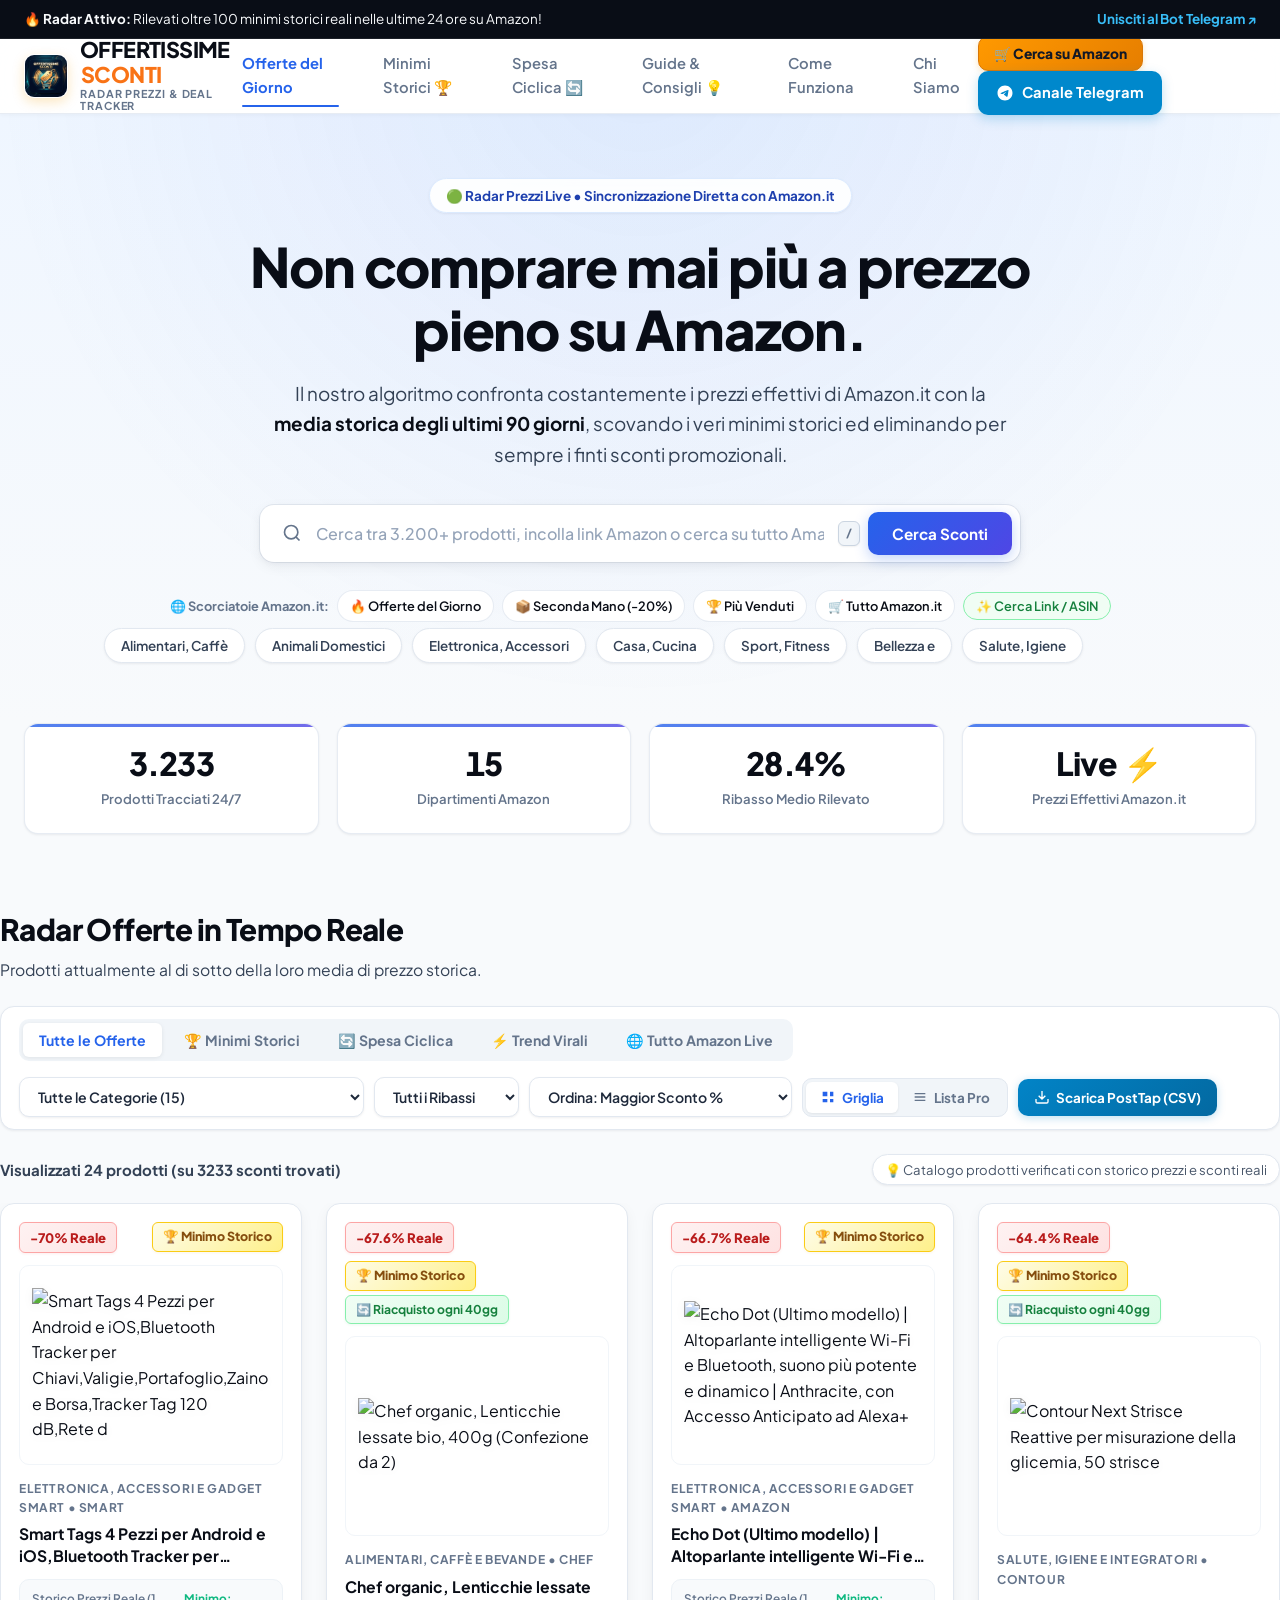
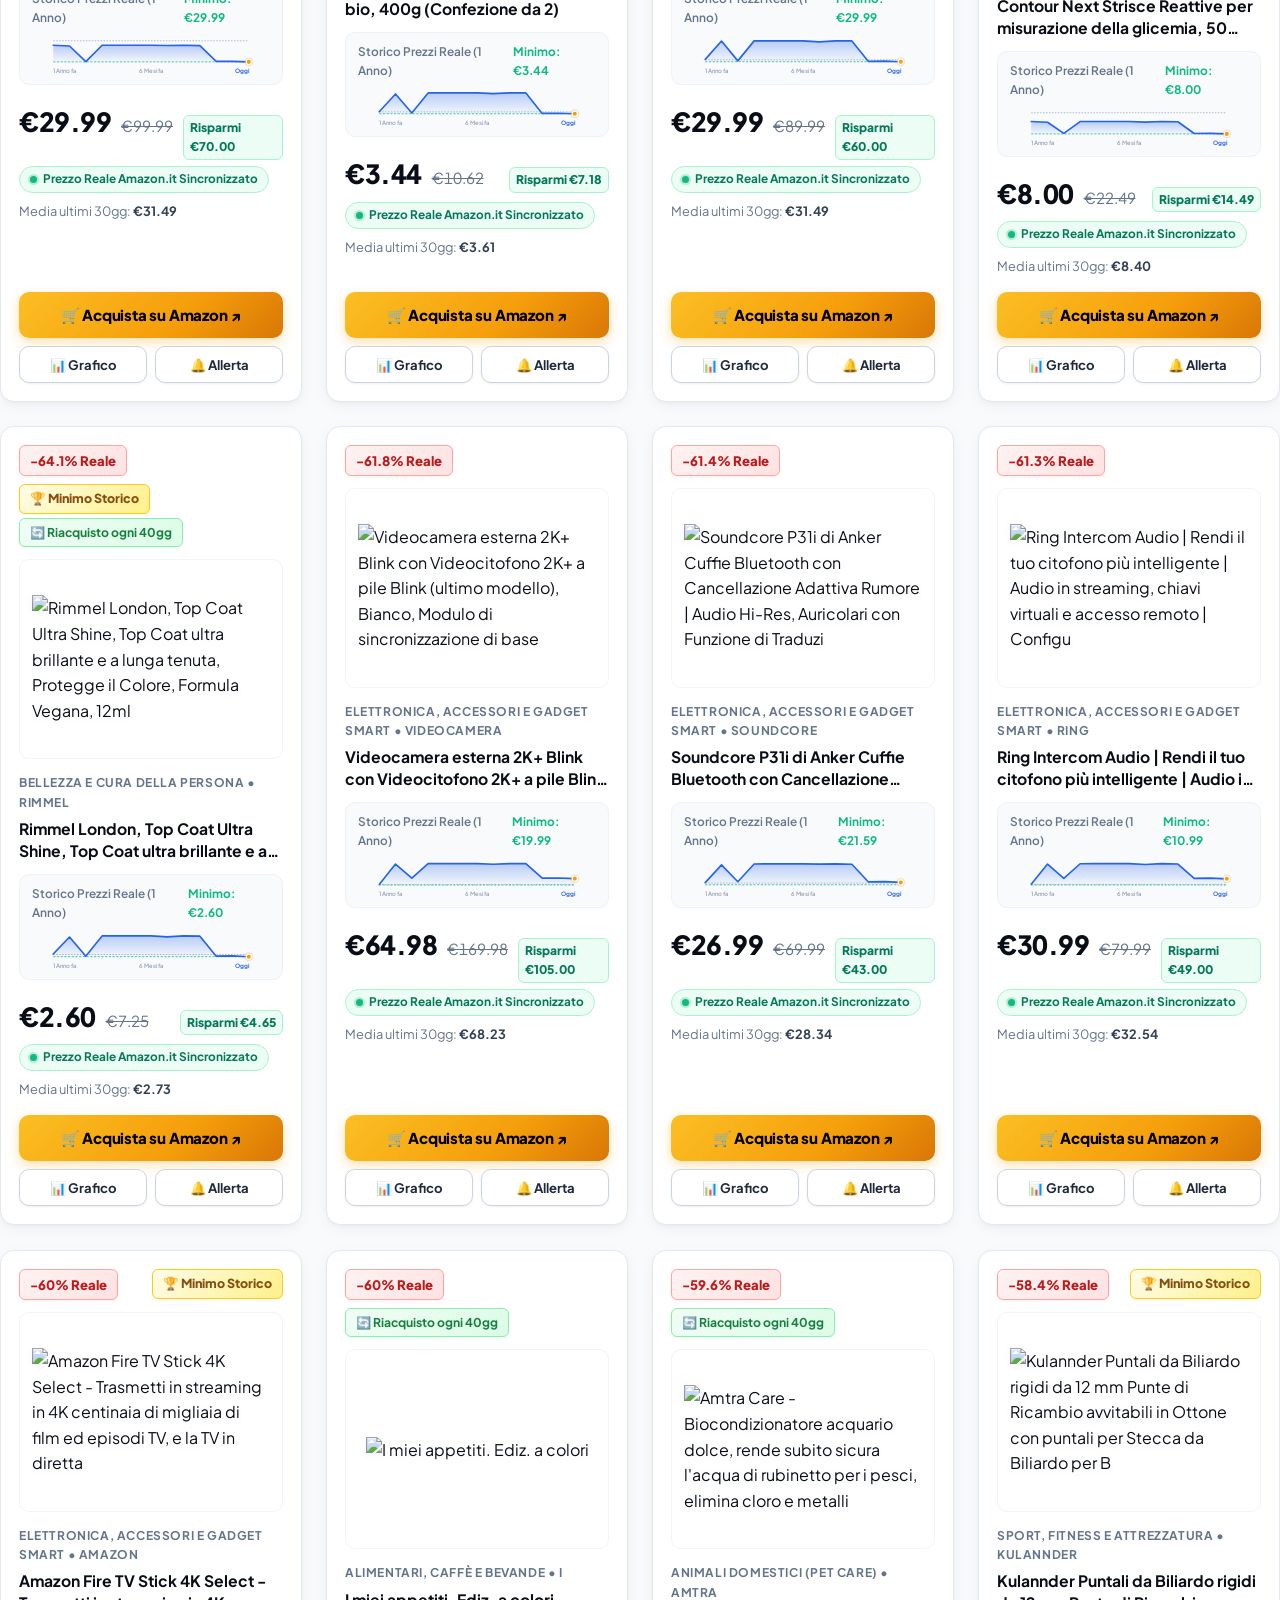
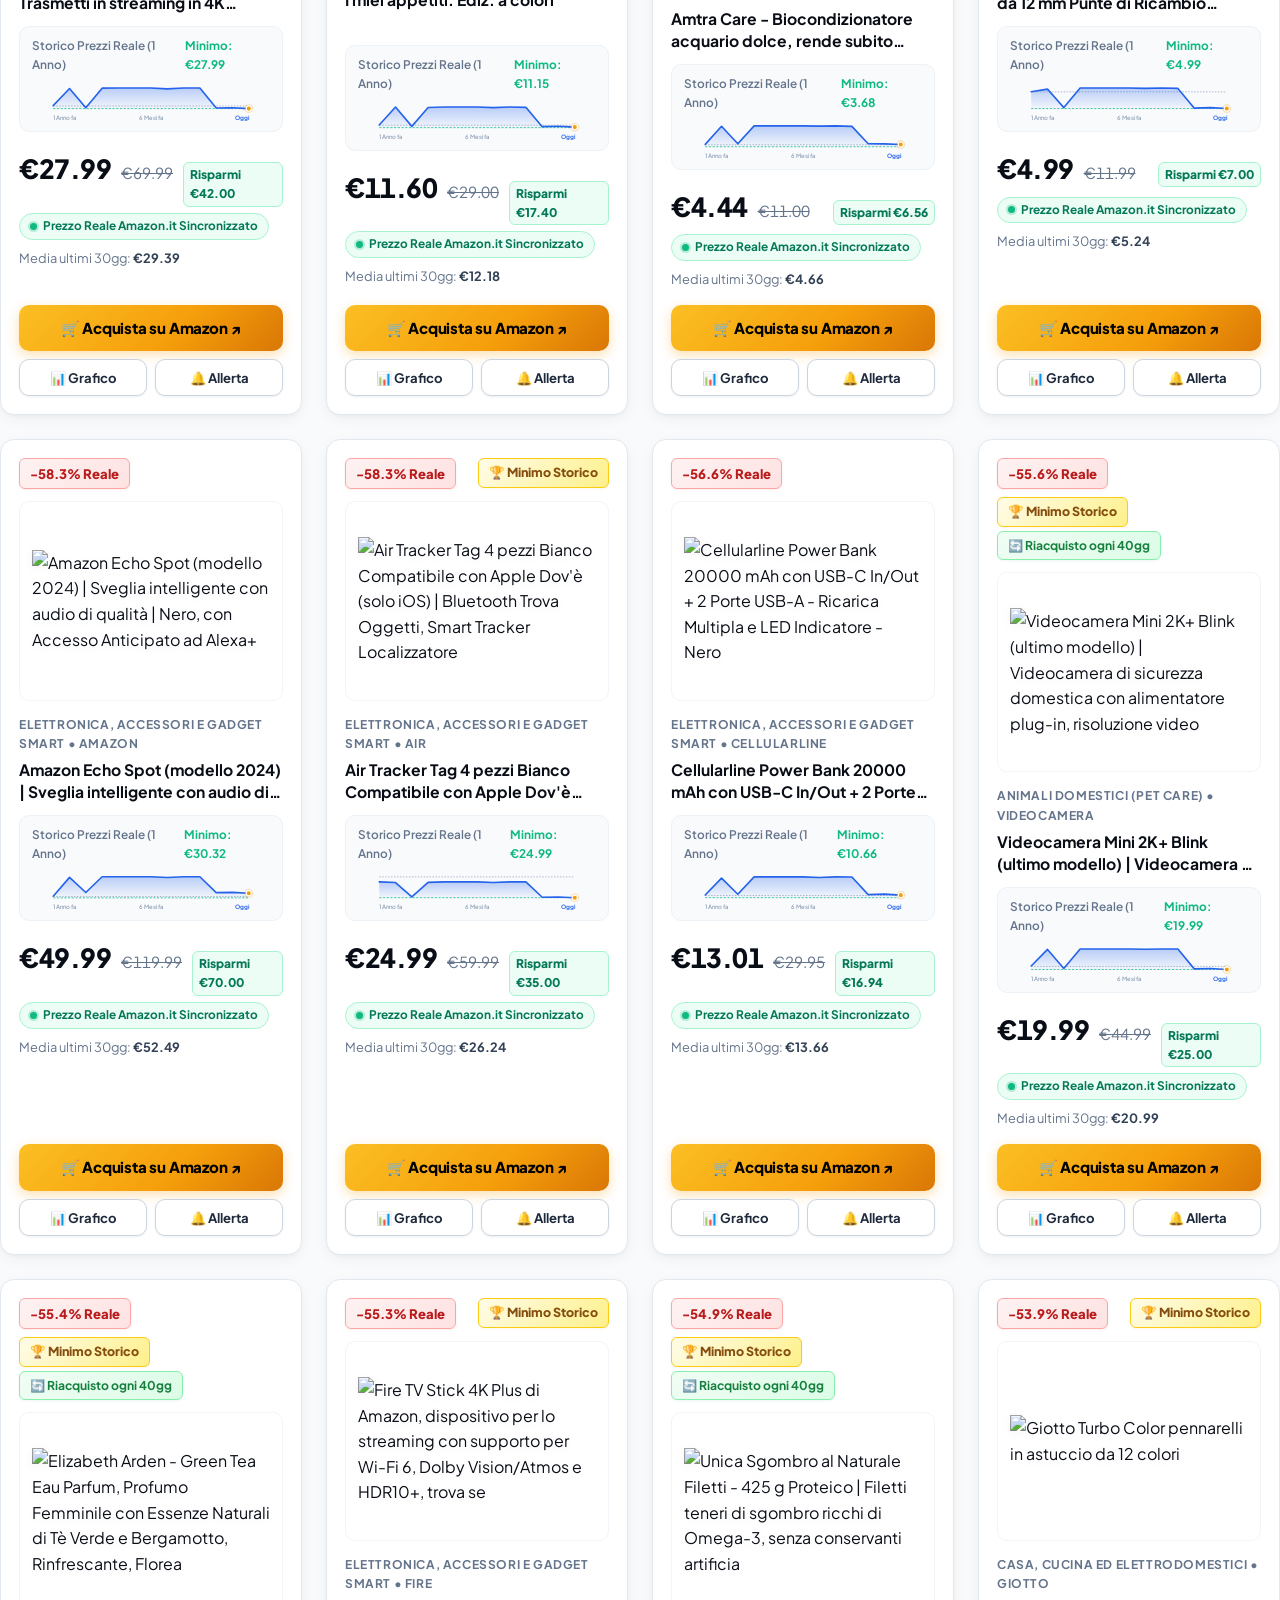
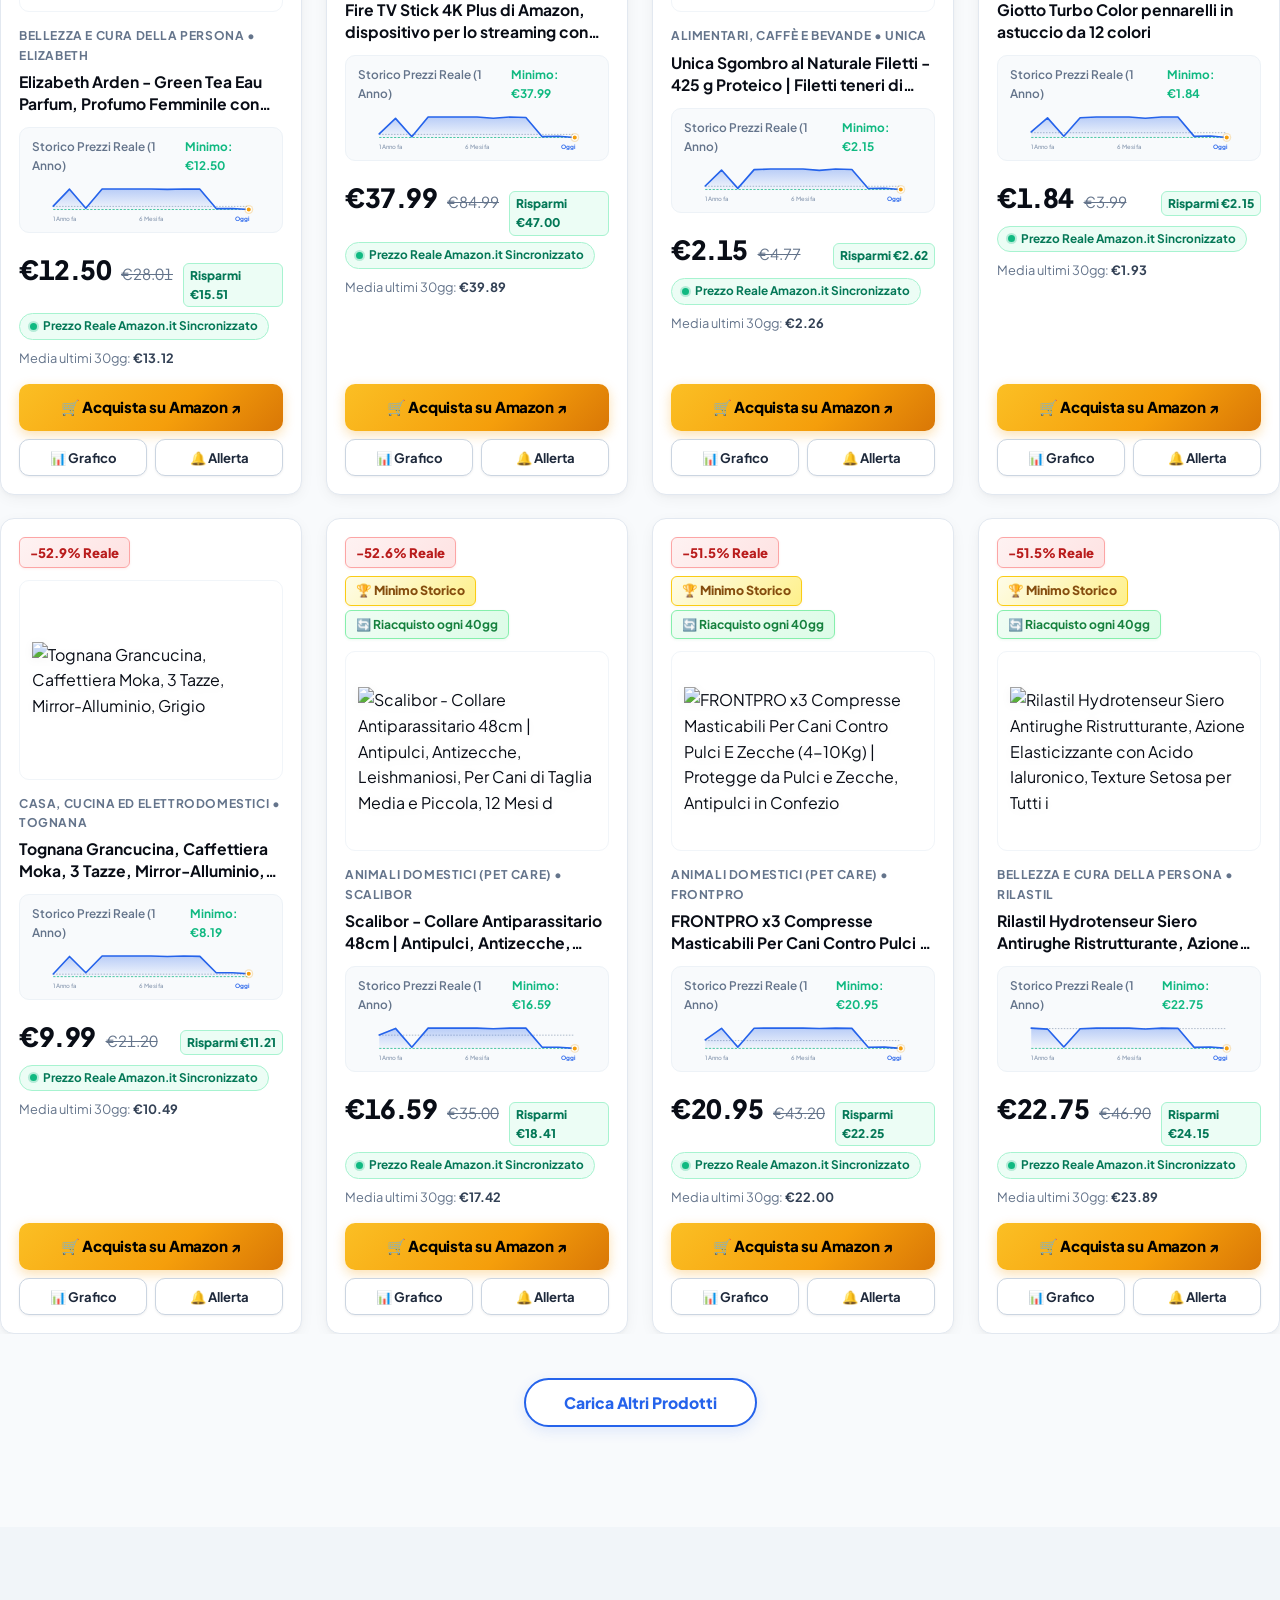
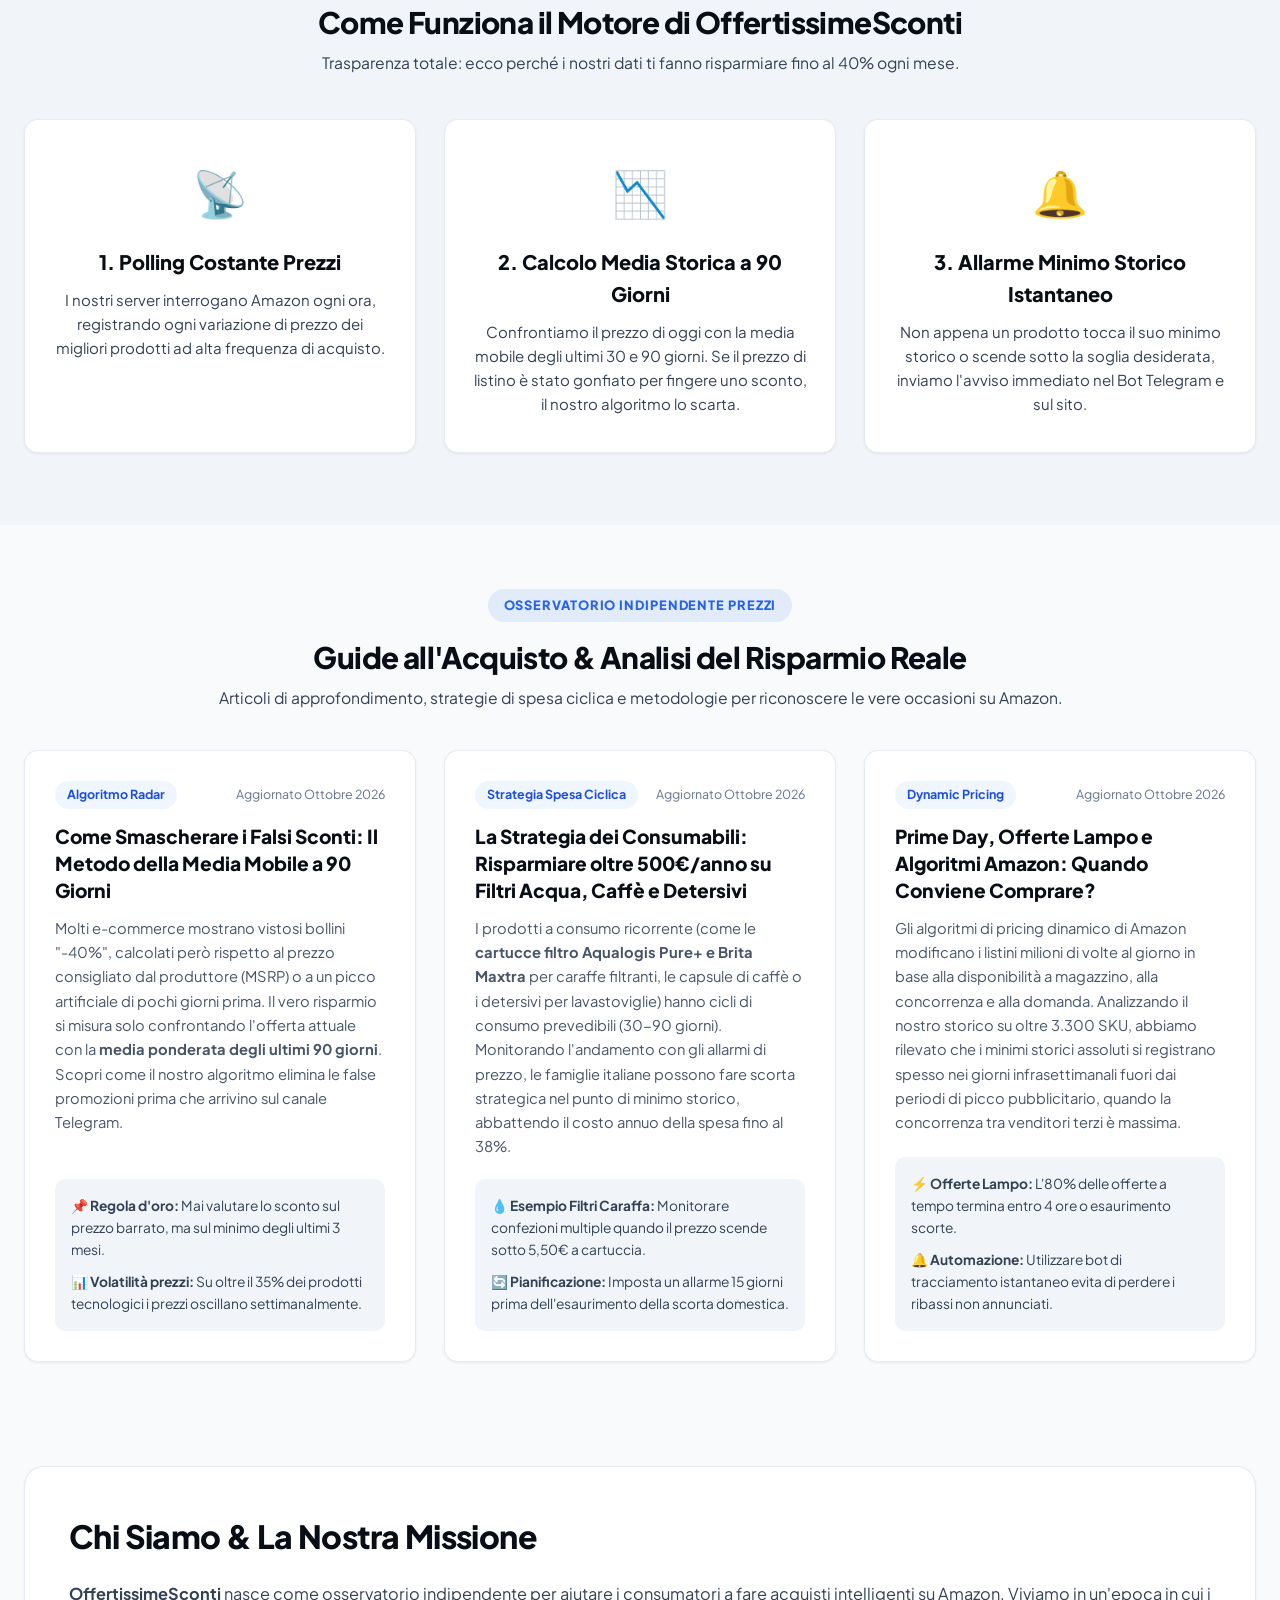
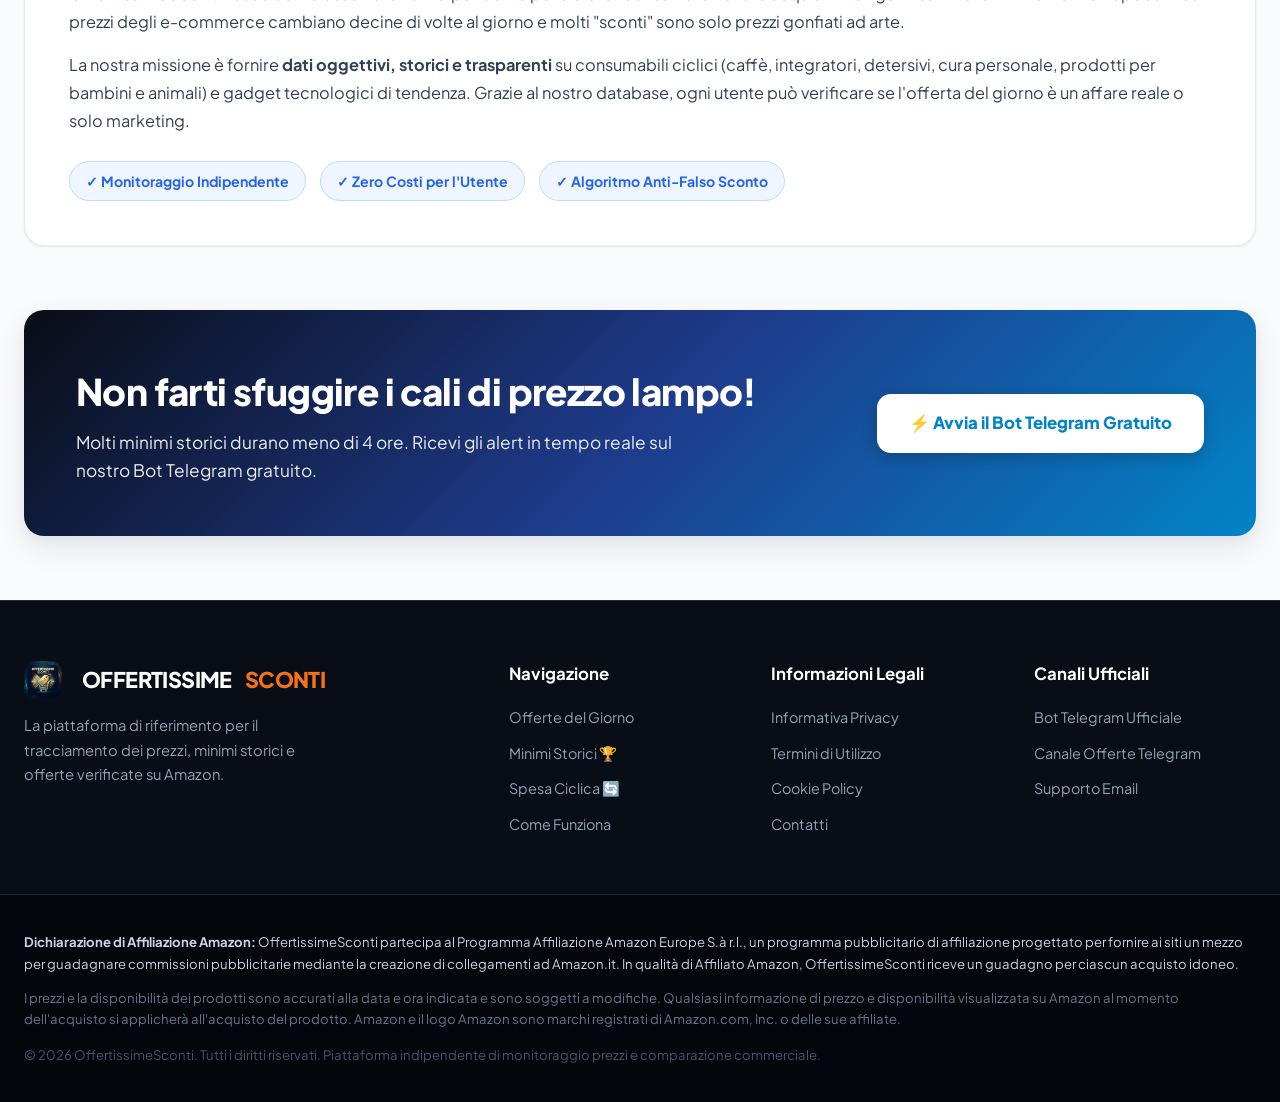
==== commit 42ab039c: "refactor: Remove all explanatory affiliate tracking/cookie copy, present clean shopping search and d" ====
--- a/index.html
+++ b/index.html
@@ -43,8 +43,8 @@
       </nav>
 
       <div class="header-actions">
-        <button id="openAmazonGatewayBtn" class="btn btn-amazon-header" title="Supporta il canale con i tuoi acquisti su Amazon">
-          🛒 Compra su Amazon
+        <button id="openAmazonGatewayBtn" class="btn btn-amazon-header" title="Cerca su Amazon.it">
+          🛒 Cerca su Amazon
         </button>
         <a href="https://t.me/offertissimesconti_radar_bot" target="_blank" rel="noopener" class="btn btn-telegram">
           <svg class="tg-icon" viewBox="0 0 24 24" width="18" height="18" fill="currentColor">
@@ -81,14 +81,14 @@
         <div id="searchSuggestionsDropdown" class="search-suggestions-dropdown hidden"></div>
       </div>
 
-      <!-- Quick Amazon Gateway Shortcuts -->
+      <!-- Quick Amazon Shortcuts -->
       <div class="amazon-quick-shortcuts">
-        <span class="shortcut-label">🌐 Naviga Amazon con Tag (Cookie 24h):</span>
+        <span class="shortcut-label">🌐 Scorciatoie Amazon.it:</span>
         <a href="https://www.amazon.it/gp/goldbox?tag=offertissimes-21" target="_blank" rel="noopener sponsored" class="quick-link-pill">🔥 Offerte del Giorno</a>
         <a href="https://www.amazon.it/warehouse-deals?tag=offertissimes-21" target="_blank" rel="noopener sponsored" class="quick-link-pill">📦 Seconda Mano (-20%)</a>
         <a href="https://www.amazon.it/gp/bestsellers?tag=offertissimes-21" target="_blank" rel="noopener sponsored" class="quick-link-pill">🏆 Più Venduti</a>
         <a href="https://www.amazon.it/?tag=offertissimes-21" target="_blank" rel="noopener sponsored" class="quick-link-pill">🛒 Tutto Amazon.it</a>
-        <button id="btnOpenConverterHero" class="quick-link-pill pill-highlight">✨ Converti Link/ASIN</button>
+        <button id="btnOpenConverterHero" class="quick-link-pill pill-highlight">✨ Cerca Link / ASIN</button>
       </div>
 
       <!-- Quick Category Chips -->
@@ -188,7 +188,7 @@
     <!-- Active Filters Badge / Counter & Info Bar -->
     <div class="results-info-bar">
       <span id="resultsCount">Caricamento prodotti in corso...</span>
-      <span class="export-hint">💡 Catalogo prodotti reali con tag <code>offertissimes-21</code></span>
+      <span class="export-hint">💡 Catalogo prodotti verificati con storico prezzi e sconti reali</span>
     </div>
 
     <!-- Universal Search Banner (Attivo durante le ricerche su Amazon) -->
@@ -449,55 +449,42 @@
     </div>
   </dialog>
 
-  <!-- Modal: Amazon Shopping Gateway & Convertitore ASIN -->
+  <!-- Modal: Naviga & Cerca su Amazon.it -->
   <dialog id="amazonGatewayDialog" class="modal-dialog">
     <div class="modal-box modal-box-large">
       <div class="modal-header">
         <div>
-          <span class="badge-pill" style="font-size:0.75rem; background:#fef3c7; color:#b45309;">Supporta OffertissimeSconti a Costo Zero</span>
-          <h3 id="amazonGatewayModalTitle" style="margin-top:4px;">🛒 Shopping Gateway Ufficiale Amazon.it</h3>
+          <span class="badge-pill" style="font-size:0.75rem; background:#eff6ff; color:#2563eb;">Catalogo & Ricerca Ufficiale</span>
+          <h3 id="amazonGatewayModalTitle" style="margin-top:4px;">🛒 Cerca & Acquista su Amazon.it</h3>
         </div>
         <button id="closeAmazonGatewayModalBtn" class="close-btn" aria-label="Chiudi finestra">&times;</button>
       </div>
       <div class="modal-body" id="amazonGatewayModalBody">
         <div class="gateway-explainer">
           <p>
-            Stai per comprare qualsiasi articolo su Amazon che non è attualmente presente nel nostro radar sconti? 
-            <strong>Puoi supportare il nostro canale e il nostro lavoro senza spendere un solo centesimo in più!</strong>
+            Cerca qualsiasi prodotto sul catalogo completo di Amazon.it, confronta le offerte in tempo reale o incolla direttamente il link o codice ASIN per aprire la scheda con spedizione rapida Prime.
           </p>
-          <div class="cookie-rule-box">
-            <span class="cookie-rule-icon">⏱️</span>
-            <div>
-              <strong>Come funziona la Sessione di Tracciamento Amazon (24 Ore / 89 Giorni):</strong>
-              <p>
-                Nel momento in cui clicchi su uno qualsiasi dei nostri link o converti un prodotto, Amazon attiva sul tuo browser il nostro tag affiliato (<code>offertissimes-21</code>) 
-                per le <strong>successive 24 ore</strong>. Qualsiasi acquisto completerai su Amazon (in qualunque categoria, anche cercando altri prodotti o cambiando decine di pagine) 
-                riconoscerà una piccola commissione al nostro canale. Il prezzo finale per te è <strong>identico al centesimo</strong>. 
-                Inoltre, se aggiungi articoli al carrello, il tracciamento rimane valido fino a <strong>89 giorni</strong>!
-              </p>
-            </div>
-          </div>
         </div>
 
         <!-- Tool: Convertitore Link / ASIN Rapido -->
         <div class="converter-box">
-          <h4>🔗 Convertitore Rapido Link o ASIN Amazon</h4>
-          <p class="converter-sub">Hai già il link o il codice ASIN del prodotto che vuoi comprare? Incollalo qui sotto:</p>
+          <h4>🔗 Apri Link Diretto o Codice ASIN</h4>
+          <p class="converter-sub">Hai già il link o il codice ASIN del prodotto che vuoi visualizzare? Incollalo qui sotto:</p>
           <div class="converter-input-row">
             <input type="text" id="converterInput" placeholder="Incolla link Amazon (es. amazon.it/dp/B08...) o ASIN (es. B08N5WRWNW)">
-            <button id="converterBtn" class="btn btn-primary">Genera Link Affiliato 🚀</button>
+            <button id="converterBtn" class="btn btn-primary">Apri Prodotto 🚀</button>
           </div>
           <div id="converterResult" class="converter-result hidden"></div>
         </div>
 
         <!-- Hub Reparti Amazon -->
-        <h4 style="margin-top: 24px; margin-bottom: 12px; font-size: 1.1rem;">🌐 Esplora i Reparti Ufficiali con Tag Attivo</h4>
+        <h4 style="margin-top: 24px; margin-bottom: 12px; font-size: 1.1rem;">🌐 Esplora i Reparti Ufficiali di Amazon.it</h4>
         <div class="departments-grid">
           <a href="https://www.amazon.it/?tag=offertissimes-21" target="_blank" rel="noopener sponsored" class="dept-card">
             <span class="dept-icon">🛒</span>
             <div>
               <strong>Homepage Amazon.it</strong>
-              <span>Navigazione libera con cookie 24h</span>
+              <span>Tutto il catalogo e le offerte</span>
             </div>
           </a>
           <a href="https://www.amazon.it/gp/goldbox?tag=offertissimes-21" target="_blank" rel="noopener sponsored" class="dept-card">
--- a/style.css
+++ b/style.css
@@ -2501,35 +2501,6 @@
   margin-bottom: 20px;
 }
 
-.cookie-rule-box {
-  display: flex;
-  gap: 14px;
-  background: #fffbeb;
-  border: 1px solid #fde68a;
-  border-radius: var(--radius-sm);
-  padding: 14px 16px;
-  margin-top: 12px;
-}
-
-.cookie-rule-icon {
-  font-size: 1.5rem;
-  flex-shrink: 0;
-}
-
-.cookie-rule-box strong {
-  display: block;
-  font-size: 0.92rem;
-  color: #92400e;
-  margin-bottom: 4px;
-}
-
-.cookie-rule-box p {
-  font-size: 0.85rem;
-  color: #78350f;
-  margin: 0;
-  line-height: 1.5;
-}
-
 .converter-box {
   background: #f8fafc;
   border: 1px solid #e2e8f0;
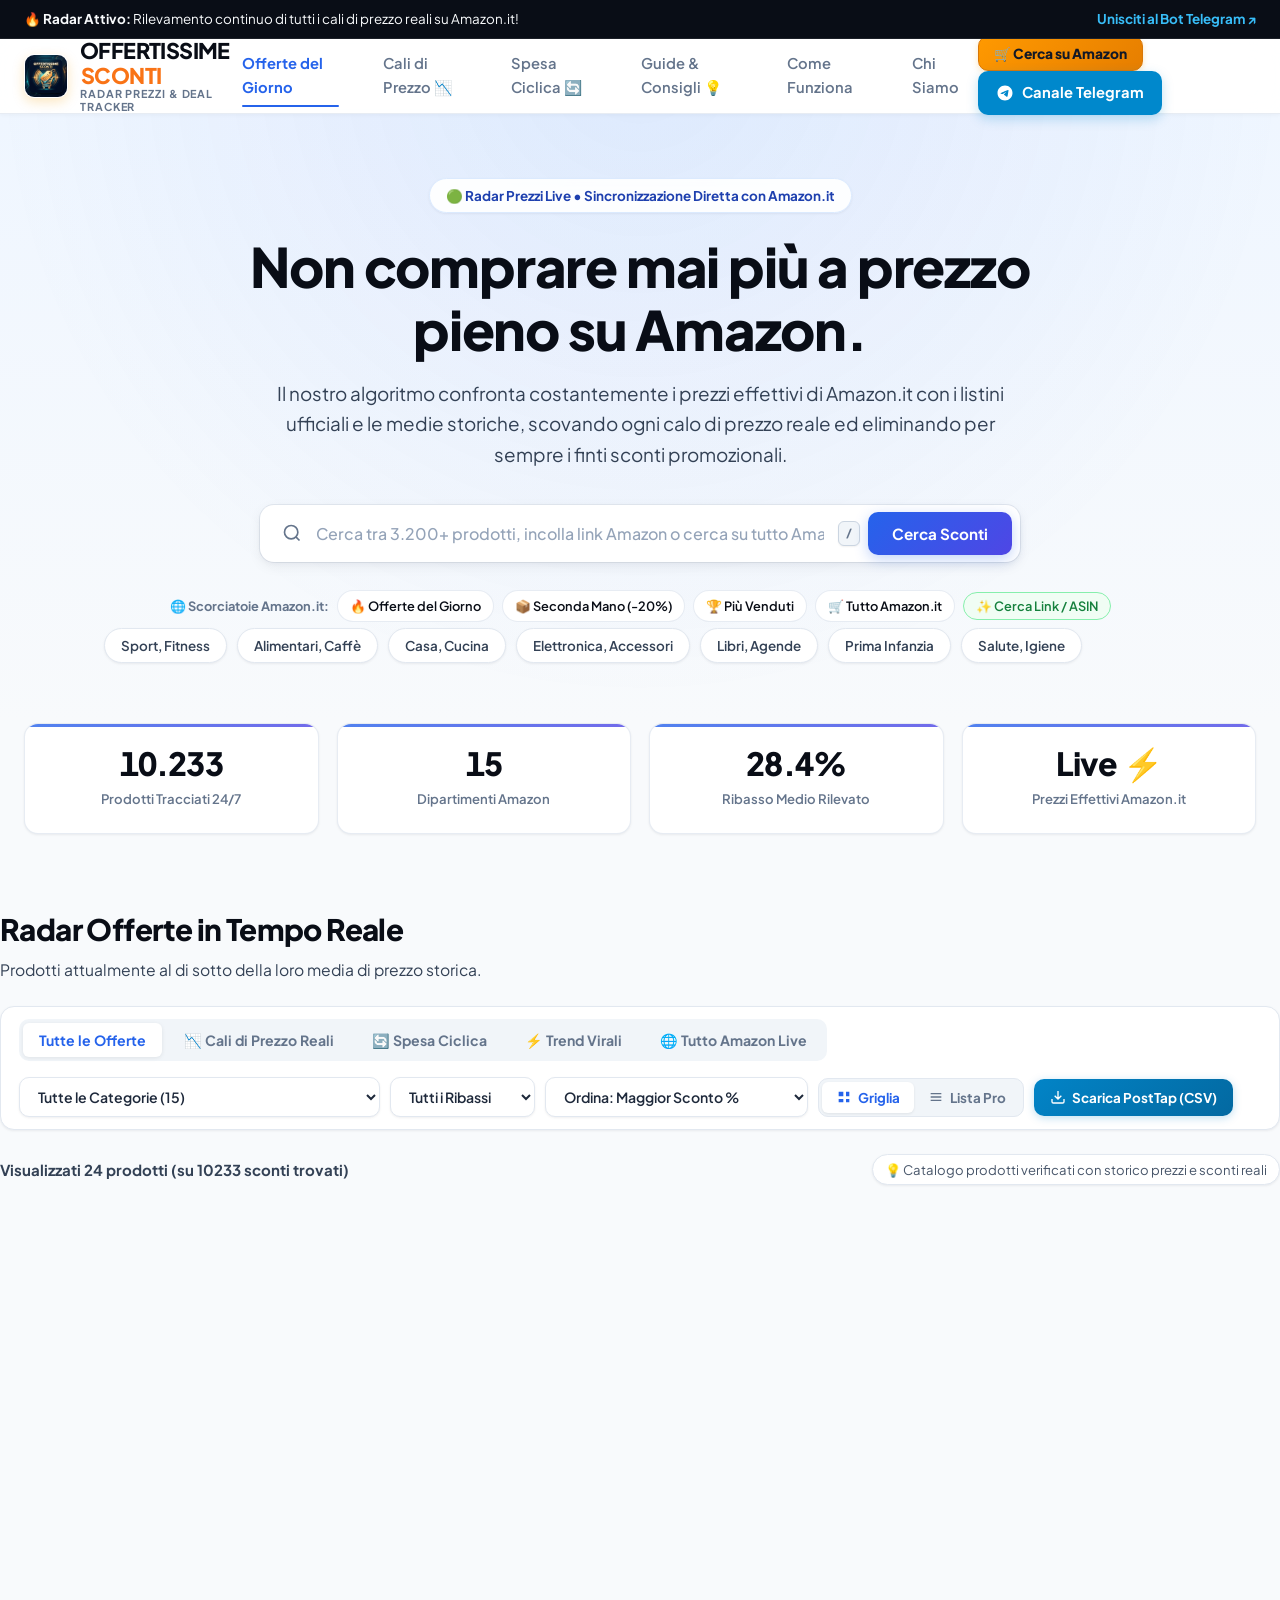
==== commit 35579407: "feat: aggiornamento cali di prezzo reali su gh-pages" ====
--- a/index.html
+++ b/index.html
@@ -3,8 +3,8 @@
 <head>
   <meta charset="UTF-8">
   <meta name="viewport" content="width=device-width, initial-scale=1.0">
-  <title>OffertissimeSconti | Il Radar dei Minimi Storici e Offerte su Amazon</title>
-  <meta name="description" content="OffertissimeSconti monitora i migliori prodotti ciclici e virali su Amazon. Scopri i veri ribassi di prezzo, grafici storici avanzati e allarmi minimi storici in tempo reale.">
+  <title>OffertissimeSconti | Il Radar dei Cali di Prezzo Reali su Amazon</title>
+  <meta name="description" content="OffertissimeSconti rileva ogni calo di prezzo reale su Amazon.it. Scopri veri sconti certificati, grafici storici avanzati e allarmi prezzo in tempo reale.">
   <link rel="stylesheet" href="style.css">
   <link rel="icon" type="image/jpeg" href="images/logo.jpg">
   <link rel="apple-touch-icon" href="images/logo.jpg">
@@ -17,7 +17,7 @@
   <!-- Top Announcement Bar -->
   <aside class="top-bar" aria-label="Annuncio">
     <div class="container top-bar-content">
-      <span>🔥 <strong>Radar Attivo:</strong> Rilevati oltre 100 minimi storici reali nelle ultime 24 ore su Amazon!</span>
+      <span>🔥 <strong>Radar Attivo:</strong> Rilevamento continuo di tutti i cali di prezzo reali su Amazon.it!</span>
       <a href="https://t.me/offertissimesconti_radar_bot" target="_blank" rel="noopener" class="top-bar-link">Unisciti al Bot Telegram ↗</a>
     </div>
   </aside>
@@ -35,7 +35,7 @@
 
       <nav class="nav-menu" aria-label="Navigazione Principale">
         <a href="#offerte" class="nav-link active">Offerte del Giorno</a>
-        <a href="#minimi-storici" class="nav-link" id="nav-atl">Minimi Storici 🏆</a>
+        <a href="#offerte" class="nav-link" id="nav-drops">Cali di Prezzo 📉</a>
         <a href="#ciclici" class="nav-link" id="nav-cyclical">Spesa Ciclica 🔄</a>
         <a href="#guide" class="nav-link">Guide & Consigli 💡</a>
         <a href="#come-funziona" class="nav-link">Come Funziona</a>
@@ -62,7 +62,7 @@
       <div class="hero-badge">🟢 Radar Prezzi Live • Sincronizzazione Diretta con Amazon.it</div>
       <h1 class="hero-title">Non comprare mai più a prezzo pieno su Amazon.</h1>
       <p class="hero-subtitle">
-        Il nostro algoritmo confronta costantemente i prezzi effettivi di Amazon.it con la <strong>media storica degli ultimi 90 giorni</strong>, scovando i veri minimi storici ed eliminando per sempre i finti sconti promozionali.
+        Il nostro algoritmo confronta costantemente i prezzi effettivi di Amazon.it con i listini ufficiali e le medie storiche, scovando ogni calo di prezzo reale ed eliminando per sempre i finti sconti promozionali.
       </p>
 
       <!-- Search Bar Wrapper with Interactive Live Dropdown -->
@@ -132,7 +132,7 @@
       <div class="filters-toolbar">
         <div class="filter-tabs">
           <button class="tab-btn active" data-filter="all">Tutte le Offerte</button>
-          <button class="tab-btn" data-filter="atl">🏆 Minimi Storici</button>
+          <button class="tab-btn" data-filter="drops">📉 Cali di Prezzo Reali</button>
           <button class="tab-btn" data-filter="cyclical">🔄 Spesa Ciclica</button>
           <button class="tab-btn" data-filter="viral">⚡ Trend Virali</button>
           <button class="tab-btn" data-filter="live_amazon" id="tabLiveAmazon" title="Cerca su tutto il catalogo Amazon.it in tempo reale">🌐 Tutto Amazon Live</button>
@@ -154,7 +154,7 @@
             <option value="drop">Ordina: Maggior Sconto %</option>
             <option value="price_asc">Ordina: Prezzo Minore (€)</option>
             <option value="price_desc">Ordina: Prezzo Maggiore (€)</option>
-            <option value="atl">Ordina: Minimo Storico</option>
+            <option value="drop_eur">Ordina: Massimo Risparmio (€)</option>
             <option value="cycle">Ordina: Frequenza Consumabile</option>
           </select>
 
@@ -226,8 +226,8 @@
         </div>
         <div class="step-card">
           <div class="step-icon">🔔</div>
-          <h3>3. Allarme Minimo Storico Istantaneo</h3>
-          <p>Non appena un prodotto tocca il suo minimo storico o scende sotto la soglia desiderata, inviamo l'avviso immediato nel Bot Telegram e sul sito.</p>
+          <h3>3. Allarme Calo di Prezzo Istantaneo</h3>
+          <p>Non appena un prodotto registra un reale calo di prezzo o scende sotto la soglia desiderata, inviamo l'avviso immediato nel Bot Telegram e sul sito.</p>
         </div>
       </div>
     </div>
@@ -266,7 +266,7 @@
         </div>
         <h3 class="guide-title">La Strategia dei Consumabili: Risparmiare oltre 500€/anno su Filtri Acqua, Caffè e Detersivi</h3>
         <p class="guide-excerpt">
-          I prodotti a consumo ricorrente (come le <strong>cartucce filtro Aqualogis Pure+ e Brita Maxtra</strong> per caraffe filtranti, le capsule di caffè o i detersivi per lavastoviglie) hanno cicli di consumo prevedibili (30-90 giorni). Monitorando l'andamento con gli allarmi di prezzo, le famiglie italiane possono fare scorta strategica nel punto di minimo storico, abbattendo il costo annuo della spesa fino al 38%.
+          I prodotti a consumo ricorrente (come le <strong>cartucce filtro Aqualogis Pure+ e Brita Maxtra</strong> per caraffe filtranti, le capsule di caffè o i detersivi per lavastoviglie) hanno cicli di consumo prevedibili (30-90 giorni). Monitorando l'andamento con gli allarmi di prezzo, le famiglie italiane possono fare scorta strategica nel momento di reale calo di prezzo, abbattendo il costo annuo della spesa fino al 38%.
         </p>
         <div class="guide-highlights">
           <div class="highlight-item">💧 <strong>Esempio Filtri Caraffa:</strong> Monitorare confezioni multiple quando il prezzo scende sotto 5,50€ a cartuccia.</div>
@@ -282,11 +282,11 @@
         </div>
         <h3 class="guide-title">Prime Day, Offerte Lampo e Algoritmi Amazon: Quando Conviene Comprare?</h3>
         <p class="guide-excerpt">
-          Gli algoritmi di pricing dinamico di Amazon modificano i listini milioni di volte al giorno in base alla disponibilità a magazzino, alla concorrenza e alla domanda. Analizzando il nostro storico su oltre 3.300 SKU, abbiamo rilevato che i minimi storici assoluti si registrano spesso nei giorni infrasettimanali fuori dai periodi di picco pubblicitario, quando la concorrenza tra venditori terzi è massima.
+          Gli algoritmi di pricing dinamico di Amazon modificano i listini continuamente in base alla disponibilità a magazzino, alla concorrenza e alla domanda. Analizzando il nostro storico, tracciamo ogni variazione reale per intercettare tempestivamente i cali di prezzo più consistenti.
         </p>
         <div class="guide-highlights">
-          <div class="highlight-item">⚡ <strong>Offerte Lampo:</strong> L'80% delle offerte a tempo termina entro 4 ore o esaurimento scorte.</div>
-          <div class="highlight-item">🔔 <strong>Automazione:</strong> Utilizzare bot di tracciamento istantaneo evita di perdere i ribassi non annunciati.</div>
+          <div class="highlight-item">⚡ <strong>Offerte Lampo:</strong> L'80% delle offerte a tempo termina entro poche ore o ad esaurimento scorte.</div>
+          <div class="highlight-item">🔔 <strong>Automazione:</strong> Utilizzare bot di tracciamento istantaneo evita di perdere i cali di prezzo non annunciati.</div>
         </div>
       </article>
     </div>
@@ -319,7 +319,7 @@
     <div class="cta-banner-content">
       <div class="cta-text">
         <h2>Non farti sfuggire i cali di prezzo lampo!</h2>
-        <p>Molti minimi storici durano meno di 4 ore. Ricevi gli alert in tempo reale sul nostro Bot Telegram gratuito.</p>
+        <p>Molti cali di prezzo durano poche ore per esaurimento scorte. Ricevi gli alert in tempo reale sul nostro Bot Telegram gratuito.</p>
       </div>
       <a href="https://t.me/offertissimesconti_radar_bot" target="_blank" rel="noopener" class="btn btn-telegram-large">
         ⚡ Avvia il Bot Telegram Gratuito
@@ -336,7 +336,7 @@
           <span class="logo-main">OFFERTISSIME</span><span class="logo-accent">SCONTI</span>
         </div>
         <p class="footer-text">
-          La piattaforma di riferimento per il tracciamento dei prezzi, minimi storici e offerte verificate su Amazon.
+          La piattaforma di riferimento per il tracciamento dei prezzi, cali di prezzo reali e offerte verificate su Amazon.
         </p>
       </div>
 
@@ -344,7 +344,7 @@
         <h4>Navigazione</h4>
         <ul class="footer-links">
           <li><a href="#offerte">Offerte del Giorno</a></li>
-          <li><a href="#minimi-storici">Minimi Storici 🏆</a></li>
+          <li><a href="#offerte">Cali di Prezzo 📉</a></li>
           <li><a href="#ciclici">Spesa Ciclica 🔄</a></li>
           <li><a href="#come-funziona">Come Funziona</a></li>
         </ul>
@@ -397,7 +397,7 @@
         <p id="modalProductName" class="modal-product-name"></p>
         <div class="modal-prices">
           <div>Prezzo Attuale: <strong id="modalCurrentPrice">€0.00</strong></div>
-          <div>Minimo Storico: <strong id="modalAtlPrice" class="text-green">€0.00</strong></div>
+          <div>Miglior Prezzo: <strong id="modalAtlPrice" class="text-green">€0.00</strong></div>
         </div>
 
         <form id="alertForm">
@@ -406,7 +406,7 @@
             <button type="button" class="btn-quick-price" data-pct="0.90" style="padding:5px 12px; font-size:0.8rem; border-radius:8px; border:1px solid #cbd5e1; background:#f8fafc; font-weight:700; cursor:pointer;">-10%</button>
             <button type="button" class="btn-quick-price" data-pct="0.85" style="padding:5px 12px; font-size:0.8rem; border-radius:8px; border:1px solid #cbd5e1; background:#f8fafc; font-weight:700; cursor:pointer;">-15%</button>
             <button type="button" class="btn-quick-price" data-pct="0.80" style="padding:5px 12px; font-size:0.8rem; border-radius:8px; border:1px solid #cbd5e1; background:#f8fafc; font-weight:700; cursor:pointer;">-20%</button>
-            <button type="button" class="btn-quick-price-atl" style="padding:5px 12px; font-size:0.8rem; border-radius:8px; border:1px solid #a7f3d0; background:#ecfdf5; color:#047857; font-weight:700; cursor:pointer;">🏆 Al Minimo Storico</button>
+            <button type="button" class="btn-quick-price-atl" style="padding:5px 12px; font-size:0.8rem; border-radius:8px; border:1px solid #a7f3d0; background:#ecfdf5; color:#047857; font-weight:700; cursor:pointer;">📉 Al Miglior Prezzo</button>
           </div>
           <input type="number" id="targetPriceInput" step="0.10" min="1" required>
 
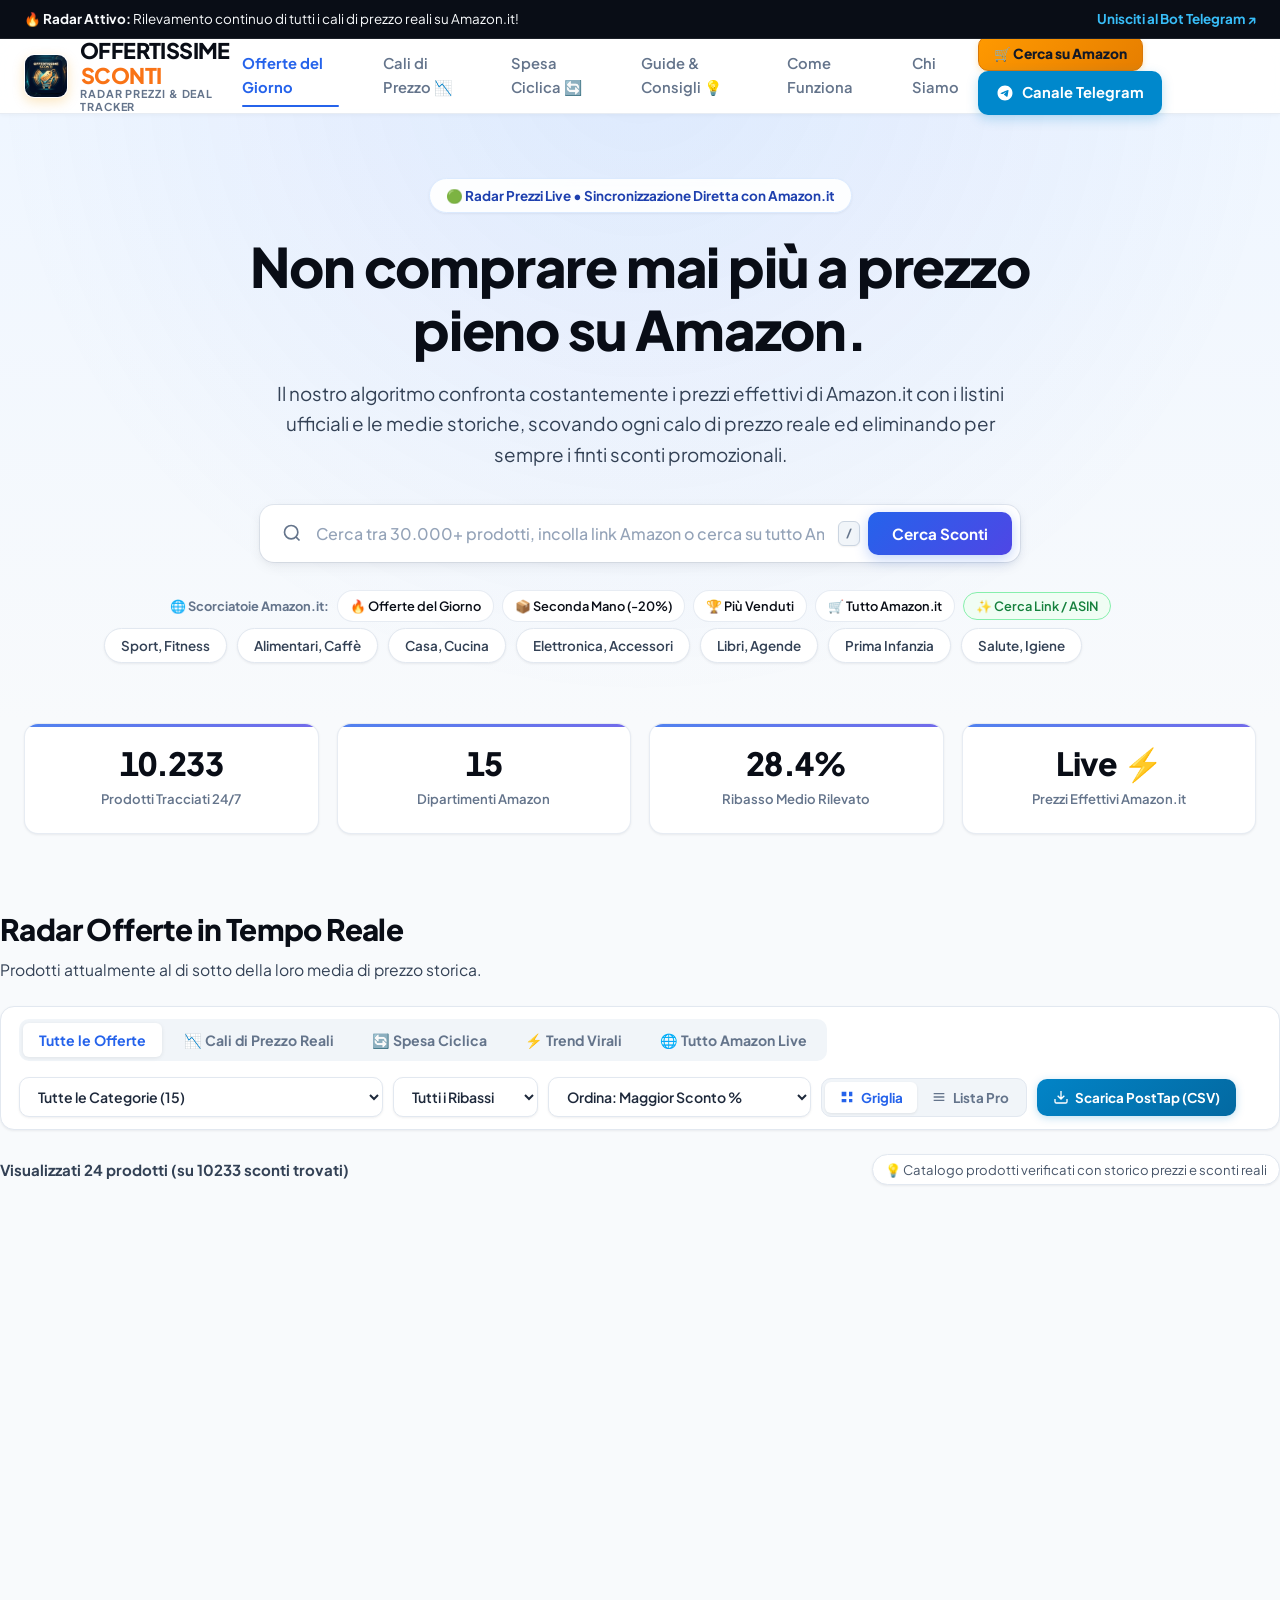
==== commit 0d914741: "feat(gh-pages): espansione catalogo a 30.238 prodotti unici su tutte le 15 categorie" ====
--- a/index.html
+++ b/index.html
@@ -72,7 +72,7 @@
             <circle cx="11" cy="11" r="8"></circle>
             <line x1="21" y1="21" x2="16.65" y2="16.65"></line>
           </svg>
-          <input type="text" id="searchInput" placeholder="Cerca tra 3.200+ prodotti, incolla link Amazon o cerca su tutto Amazon.it..." autocomplete="off">
+          <input type="text" id="searchInput" placeholder="Cerca tra 30.000+ prodotti, incolla link Amazon o cerca su tutto Amazon.it..." autocomplete="off">
           <kbd class="search-kbd" title="Scorciatoia tastiera per cercare">/</kbd>
           <button id="clearSearchBtn" class="clear-search-btn hidden" aria-label="Cancella ricerca" title="Cancella ricerca">&times;</button>
           <button id="searchBtn" class="btn btn-primary">Cerca Sconti</button>
@@ -102,7 +102,7 @@
   <section class="stats-section">
     <div class="container stats-grid">
       <div class="stat-card">
-        <span class="stat-num" id="statProducts">3.231</span>
+        <span class="stat-num" id="statProducts">30.238</span>
         <span class="stat-label">Prodotti Tracciati 24/7</span>
       </div>
       <div class="stat-card">
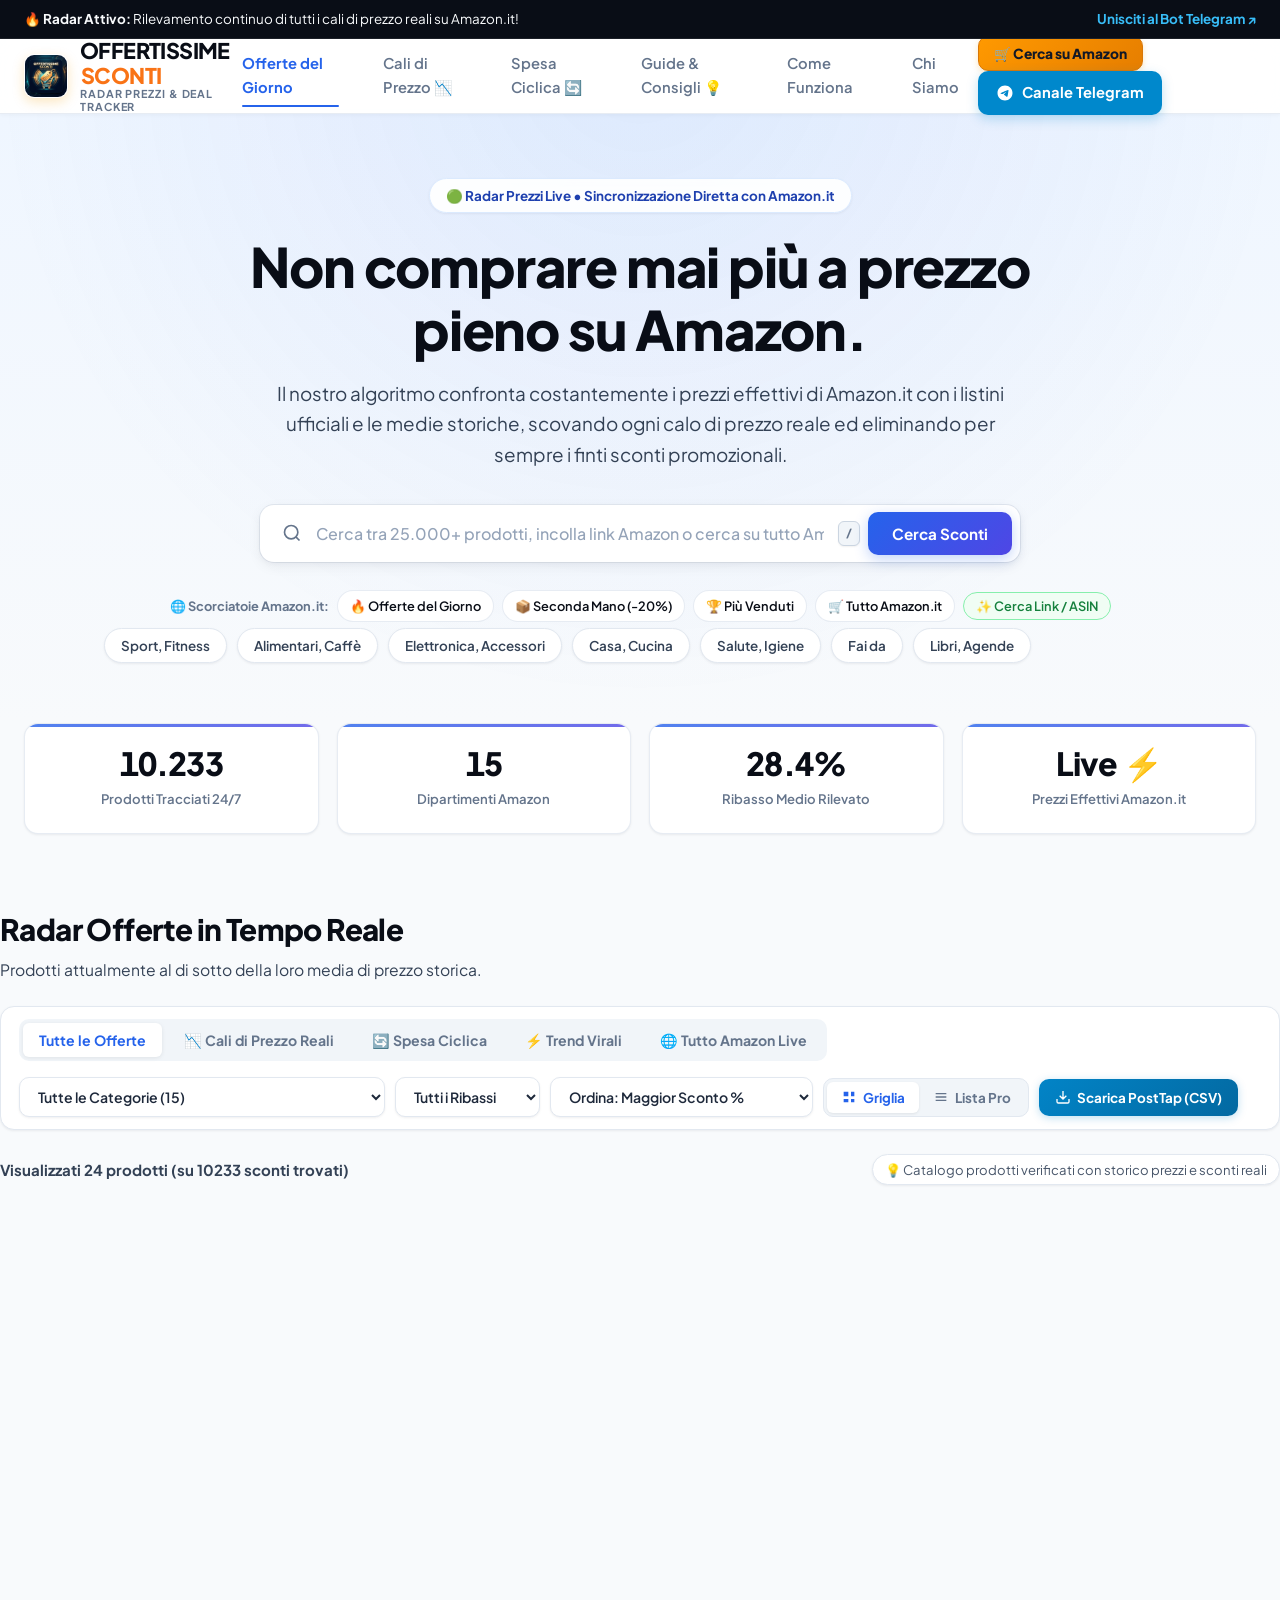
==== commit 4c63efcb: "feat(gh-pages): catalogo deduplicato con 25.523 prodotti unici (eliminati 4.715 doppioni)" ====
--- a/index.html
+++ b/index.html
@@ -72,7 +72,7 @@
             <circle cx="11" cy="11" r="8"></circle>
             <line x1="21" y1="21" x2="16.65" y2="16.65"></line>
           </svg>
-          <input type="text" id="searchInput" placeholder="Cerca tra 30.000+ prodotti, incolla link Amazon o cerca su tutto Amazon.it..." autocomplete="off">
+          <input type="text" id="searchInput" placeholder="Cerca tra 25.000+ prodotti, incolla link Amazon o cerca su tutto Amazon.it..." autocomplete="off">
           <kbd class="search-kbd" title="Scorciatoia tastiera per cercare">/</kbd>
           <button id="clearSearchBtn" class="clear-search-btn hidden" aria-label="Cancella ricerca" title="Cancella ricerca">&times;</button>
           <button id="searchBtn" class="btn btn-primary">Cerca Sconti</button>
@@ -102,7 +102,7 @@
   <section class="stats-section">
     <div class="container stats-grid">
       <div class="stat-card">
-        <span class="stat-num" id="statProducts">30.238</span>
+        <span class="stat-num" id="statProducts">25.523</span>
         <span class="stat-label">Prodotti Tracciati 24/7</span>
       </div>
       <div class="stat-card">
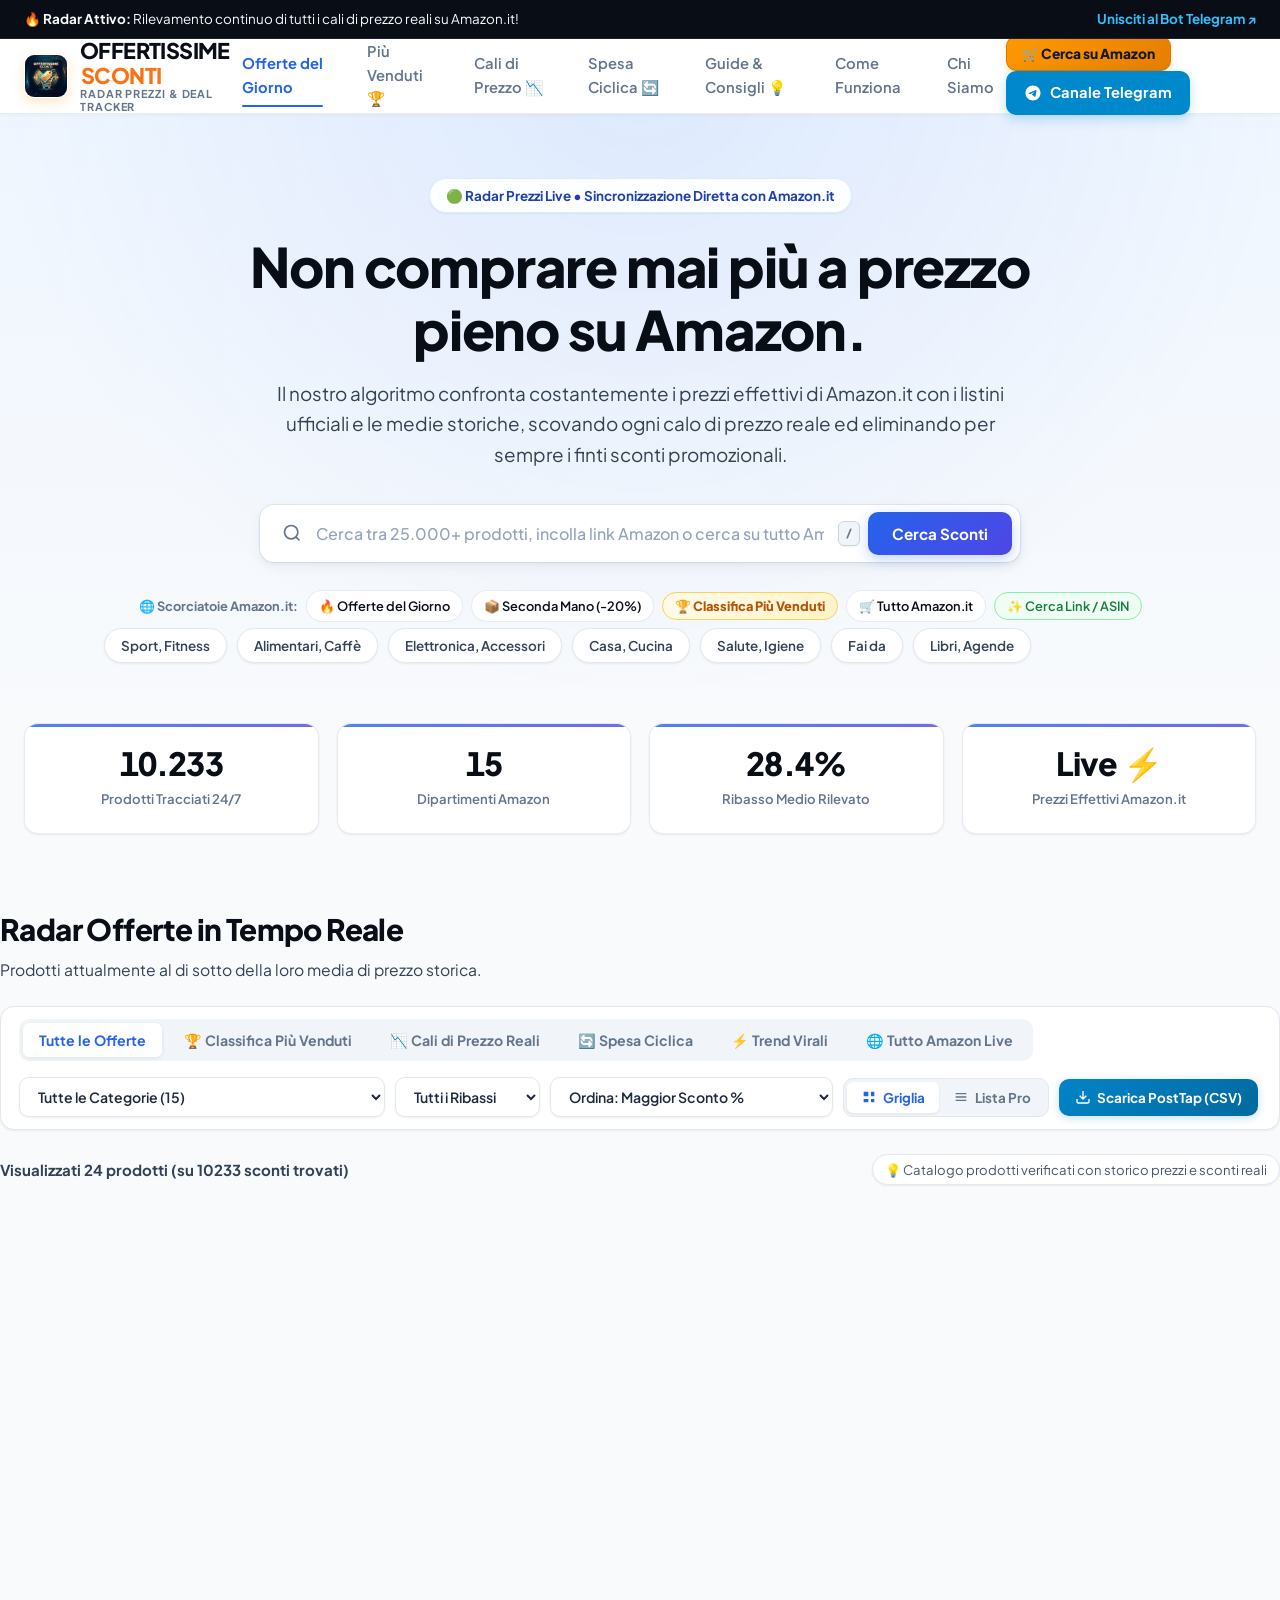
==== commit c0fa7d58: "feat(ui): classifica dei più venduti integrata direttamente sul sito" ====
--- a/index.html
+++ b/index.html
@@ -35,6 +35,7 @@
 
       <nav class="nav-menu" aria-label="Navigazione Principale">
         <a href="#offerte" class="nav-link active">Offerte del Giorno</a>
+        <a href="#offerte" class="nav-link" id="nav-bestsellers">Più Venduti 🏆</a>
         <a href="#offerte" class="nav-link" id="nav-drops">Cali di Prezzo 📉</a>
         <a href="#ciclici" class="nav-link" id="nav-cyclical">Spesa Ciclica 🔄</a>
         <a href="#guide" class="nav-link">Guide & Consigli 💡</a>
@@ -86,7 +87,7 @@
         <span class="shortcut-label">🌐 Scorciatoie Amazon.it:</span>
         <a href="https://www.amazon.it/gp/goldbox?tag=offertissimes-21" target="_blank" rel="noopener sponsored" class="quick-link-pill">🔥 Offerte del Giorno</a>
         <a href="https://www.amazon.it/warehouse-deals?tag=offertissimes-21" target="_blank" rel="noopener sponsored" class="quick-link-pill">📦 Seconda Mano (-20%)</a>
-        <a href="https://www.amazon.it/gp/bestsellers?tag=offertissimes-21" target="_blank" rel="noopener sponsored" class="quick-link-pill">🏆 Più Venduti</a>
+        <button id="btnHeroBestsellers" class="quick-link-pill pill-highlight-bestseller" title="Visualizza la classifica dei più venduti direttamente qui sul sito">🏆 Classifica Più Venduti</button>
         <a href="https://www.amazon.it/?tag=offertissimes-21" target="_blank" rel="noopener sponsored" class="quick-link-pill">🛒 Tutto Amazon.it</a>
         <button id="btnOpenConverterHero" class="quick-link-pill pill-highlight">✨ Cerca Link / ASIN</button>
       </div>
@@ -124,14 +125,15 @@
   <main class="main-content container" id="offerte">
     <div class="section-header">
       <div>
-        <h2 class="section-title">Radar Offerte in Tempo Reale</h2>
-        <p class="section-desc">Prodotti attualmente al di sotto della loro media di prezzo storica.</p>
+        <h2 class="section-title" id="sectionMainTitle">Radar Offerte in Tempo Reale</h2>
+        <p class="section-desc" id="sectionMainDesc">Prodotti attualmente al di sotto della loro media di prezzo storica.</p>
       </div>
 
       <!-- Filters & Tabs -->
       <div class="filters-toolbar">
         <div class="filter-tabs">
           <button class="tab-btn active" data-filter="all">Tutte le Offerte</button>
+          <button class="tab-btn" data-filter="bestsellers" id="tabBestsellers" title="Classifica ufficiale dei prodotti più venduti su Amazon.it">🏆 Classifica Più Venduti</button>
           <button class="tab-btn" data-filter="drops">📉 Cali di Prezzo Reali</button>
           <button class="tab-btn" data-filter="cyclical">🔄 Spesa Ciclica</button>
           <button class="tab-btn" data-filter="viral">⚡ Trend Virali</button>
@@ -152,6 +154,7 @@
 
           <select id="sortSelect" aria-label="Ordinamento">
             <option value="drop">Ordina: Maggior Sconto %</option>
+            <option value="bestseller">Ordina: Più Venduti (Classifica BSR)</option>
             <option value="price_asc">Ordina: Prezzo Minore (€)</option>
             <option value="price_desc">Ordina: Prezzo Maggiore (€)</option>
             <option value="drop_eur">Ordina: Massimo Risparmio (€)</option>
@@ -501,11 +504,11 @@
               <span>Resi garantiti con sconto fino a -20%</span>
             </div>
           </a>
-          <a href="https://www.amazon.it/gp/bestsellers?tag=offertissimes-21" target="_blank" rel="noopener sponsored" class="dept-card">
+          <a href="#offerte" class="dept-card" id="modalDeptBestsellers">
             <span class="dept-icon">🏆</span>
             <div>
-              <strong>I Più Venduti (Bestseller)</strong>
-              <span>Classifiche aggiornate in tempo reale</span>
+              <strong>Classifica Più Venduti (Bestseller)</strong>
+              <span>Visualizza la classifica interna sul sito</span>
             </div>
           </a>
           <a href="https://www.amazon.it/s?i=electronics&tag=offertissimes-21" target="_blank" rel="noopener sponsored" class="dept-card">
--- a/style.css
+++ b/style.css
@@ -852,6 +852,68 @@
   box-shadow: 0 1px 3px rgba(22, 163, 74, 0.08);
 }
 
+/* Bestseller Ranking Badges */
+.badge-bestseller-rank {
+  display: inline-flex;
+  align-items: center;
+  gap: 5px;
+  font-weight: 800;
+  font-size: 0.82rem;
+  padding: 4px 10px;
+  border-radius: 6px;
+  box-shadow: 0 2px 4px rgba(0, 0, 0, 0.08);
+  letter-spacing: 0.3px;
+}
+.rank-gold {
+  background: linear-gradient(135deg, #fef3c7 0%, #fde68a 100%);
+  color: #92400e;
+  border: 1px solid #f59e0b;
+}
+.rank-silver {
+  background: linear-gradient(135deg, #f1f5f9 0%, #e2e8f0 100%);
+  color: #334155;
+  border: 1px solid #cbd5e1;
+}
+.rank-bronze {
+  background: linear-gradient(135deg, #ffedd5 0%, #fed7aa 100%);
+  color: #9a3412;
+  border: 1px solid #f97316;
+}
+.rank-top {
+  background: linear-gradient(135deg, #eff6ff 0%, #dbeafe 100%);
+  color: #1e40af;
+  border: 1px solid #93c5fd;
+}
+
+.bestseller-sales-meta {
+  font-size: 0.76rem;
+  font-weight: 700;
+  color: #b45309;
+  background: #fffbeb;
+  border: 1px solid #fde68a;
+  padding: 3px 8px;
+  border-radius: 6px;
+  margin-bottom: 8px;
+  display: inline-flex;
+  align-items: center;
+  gap: 5px;
+  box-shadow: 0 1px 2px rgba(217, 119, 6, 0.06);
+}
+
+.pill-highlight-bestseller {
+  background: linear-gradient(135deg, #fffbeb 0%, #fef3c7 100%) !important;
+  color: #b45309 !important;
+  border: 1px solid #fcd34d !important;
+  font-weight: 800 !important;
+  cursor: pointer;
+  transition: all 0.2s ease;
+}
+.pill-highlight-bestseller:hover {
+  background: linear-gradient(135deg, #fef3c7 0%, #fde68a 100%) !important;
+  transform: translateY(-1px);
+  box-shadow: 0 2px 6px rgba(217, 119, 6, 0.15);
+}
+
 .card-category {
   font-size: 0.75rem;
   font-weight: 700;
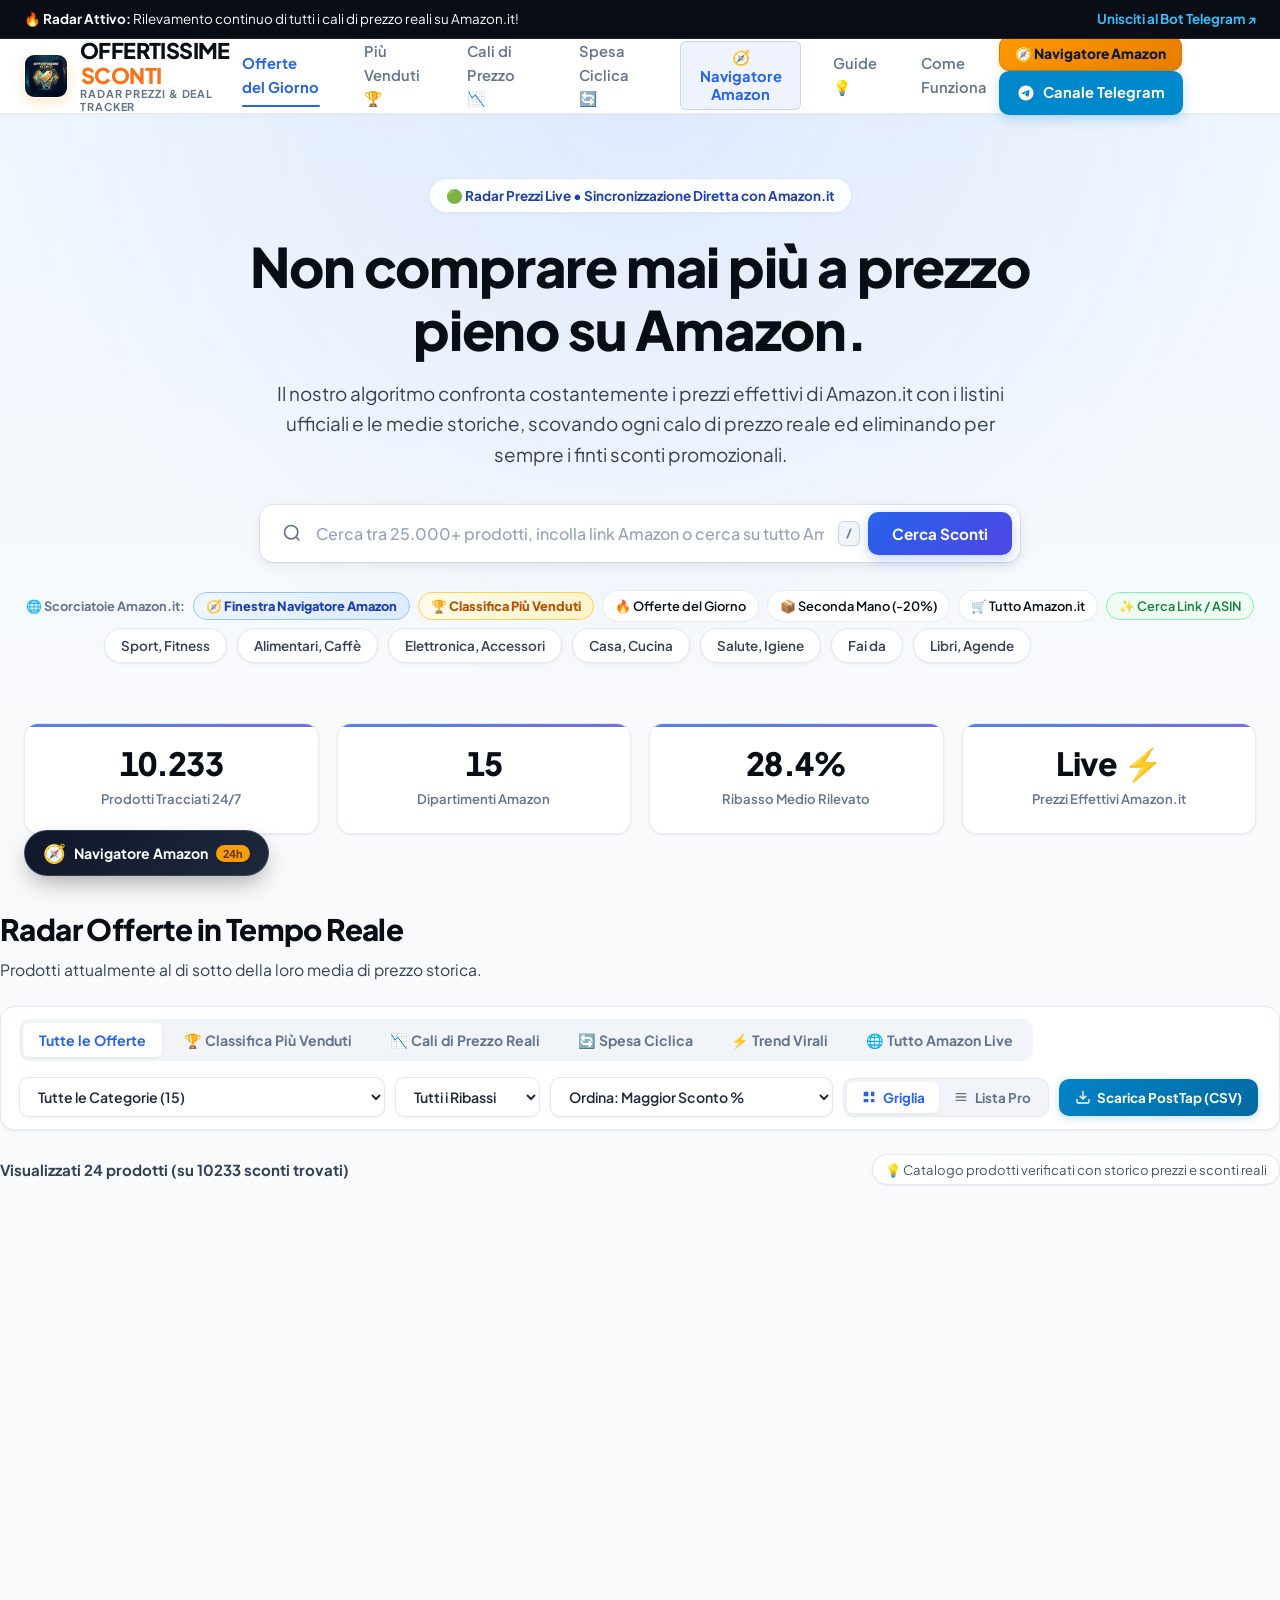
==== commit b9fcefbf: "feat(browser): Navigatore Amazon In-Site integrato su GitHub Pages" ====
--- a/index.html
+++ b/index.html
@@ -38,14 +38,14 @@
         <a href="#offerte" class="nav-link" id="nav-bestsellers">Più Venduti 🏆</a>
         <a href="#offerte" class="nav-link" id="nav-drops">Cali di Prezzo 📉</a>
         <a href="#ciclici" class="nav-link" id="nav-cyclical">Spesa Ciclica 🔄</a>
-        <a href="#guide" class="nav-link">Guide & Consigli 💡</a>
+        <button type="button" class="nav-link nav-btn-browser" id="nav-browser-hub">🧭 Navigatore Amazon</button>
+        <a href="#guide" class="nav-link">Guide 💡</a>
         <a href="#come-funziona" class="nav-link">Come Funziona</a>
-        <a href="#chi-siamo" class="nav-link">Chi Siamo</a>
       </nav>
 
       <div class="header-actions">
-        <button id="openAmazonGatewayBtn" class="btn btn-amazon-header" title="Cerca su Amazon.it">
-          🛒 Cerca su Amazon
+        <button id="openAmazonGatewayBtn" class="btn btn-amazon-header" title="Apri il Navigatore Amazon In-Site con Cookie 24h">
+          🧭 Navigatore Amazon
         </button>
         <a href="https://t.me/offertissimesconti_radar_bot" target="_blank" rel="noopener" class="btn btn-telegram">
           <svg class="tg-icon" viewBox="0 0 24 24" width="18" height="18" fill="currentColor">
@@ -85,9 +85,10 @@
       <!-- Quick Amazon Shortcuts -->
       <div class="amazon-quick-shortcuts">
         <span class="shortcut-label">🌐 Scorciatoie Amazon.it:</span>
+        <button id="btnHeroOpenBrowser" class="quick-link-pill pill-highlight-browser" title="Apri il Navigatore Amazon In-Site con sessione protetta 24h">🧭 Finestra Navigatore Amazon</button>
+        <button id="btnHeroBestsellers" class="quick-link-pill pill-highlight-bestseller" title="Visualizza la classifica dei più venduti direttamente qui sul sito">🏆 Classifica Più Venduti</button>
         <a href="https://www.amazon.it/gp/goldbox?tag=offertissimes-21" target="_blank" rel="noopener sponsored" class="quick-link-pill">🔥 Offerte del Giorno</a>
         <a href="https://www.amazon.it/warehouse-deals?tag=offertissimes-21" target="_blank" rel="noopener sponsored" class="quick-link-pill">📦 Seconda Mano (-20%)</a>
-        <button id="btnHeroBestsellers" class="quick-link-pill pill-highlight-bestseller" title="Visualizza la classifica dei più venduti direttamente qui sul sito">🏆 Classifica Più Venduti</button>
         <a href="https://www.amazon.it/?tag=offertissimes-21" target="_blank" rel="noopener sponsored" class="quick-link-pill">🛒 Tutto Amazon.it</a>
         <button id="btnOpenConverterHero" class="quick-link-pill pill-highlight">✨ Cerca Link / ASIN</button>
       </div>
@@ -544,6 +545,89 @@
     </div>
   </dialog>
 
+  <!-- Modal Finestra Navigatore Amazon In-Site (Mini-Browser Hub) -->
+  <dialog id="browserHubDialog" class="browser-dialog" aria-labelledby="browserDialogTitle">
+    <div class="browser-window">
+      <!-- Window Titlebar (macOS / Chrome browser style) -->
+      <div class="browser-titlebar">
+        <div class="browser-window-controls">
+          <button type="button" class="window-dot dot-close" id="closeBrowserModalBtn" aria-label="Chiudi finestra" title="Chiudi finestra"></button>
+          <button type="button" class="window-dot dot-minimize" aria-label="Minimizza" title="Minimizza"></button>
+          <button type="button" class="window-dot dot-maximize" aria-label="Ingrandisci" title="Ingrandisci"></button>
+        </div>
+        <div class="browser-window-title" id="browserDialogTitle">
+          <span class="browser-title-icon">🧭</span>
+          <span class="browser-title-text">OffertissimeSconti — Navigatore Amazon.it In-Site</span>
+        </div>
+        <div class="browser-security-badge" title="Tutti i link e prodotti aperti attivano la sessione di acquisto ufficiale con tracciamento per 24 ore">
+          <span class="security-dot"></span>
+          <span>Sessione 24h Protetta (<code>offertissimes-21</code>)</span>
+        </div>
+      </div>
+
+      <!-- Browser Toolbar / Address Bar -->
+      <div class="browser-toolbar">
+        <div class="browser-nav-buttons">
+          <button type="button" class="browser-nav-btn" id="btnBrowserHome" title="Torna alla Home del Navigatore" aria-label="Home">🏠</button>
+          <button type="button" class="browser-nav-btn" id="btnBrowserRefresh" title="Ricarica ricerca" aria-label="Ricarica">🔄</button>
+        </div>
+
+        <form class="browser-address-bar" id="browserSearchForm" action="#" onsubmit="return false;">
+          <span class="address-lock" title="Sessione Amazon protetta e verificata">🔒</span>
+          <span class="address-prefix">amazon.it/search?q=</span>
+          <input type="text" id="browserSearchInput" class="browser-input" placeholder="Cerca qualsiasi prodotto, marca, ASIN o reparto su Amazon..." autocomplete="off">
+          <button type="button" class="browser-clear-btn hidden" id="browserClearBtn" title="Cancella ricerca" aria-label="Cancella">✕</button>
+          <button type="submit" class="browser-search-submit" id="btnBrowserSearch">
+            <span>Cerca Live</span> ⚡
+          </button>
+        </form>
+
+        <a href="https://www.amazon.it/?tag=offertissimes-21" target="_blank" rel="noopener sponsored" class="browser-external-launch" id="btnBrowserDirectLaunch" title="Apri subito la navigazione libera su Amazon con cookie 24h">
+          <span>Apri su Amazon</span> ↗
+        </a>
+      </div>
+
+      <!-- Browser Bookmarks Bar (Quick Department Shortcuts) -->
+      <div class="browser-bookmarks-bar" id="browserBookmarksBar">
+        <span class="bookmarks-label">⭐ Reparti Rapidi:</span>
+        <button type="button" class="bookmark-chip active" data-query="">🏠 Home Reparti</button>
+        <button type="button" class="bookmark-chip" data-query="bestseller">🏆 Più Venduti</button>
+        <button type="button" class="bookmark-chip" data-query="offerte del giorno">🔥 Offerte del Giorno</button>
+        <button type="button" class="bookmark-chip" data-query="amazon warehouse seconda mano">📦 Seconda Mano (-20%)</button>
+        <button type="button" class="bookmark-chip" data-query="elettronica smartphone pc">💻 Elettronica</button>
+        <button type="button" class="bookmark-chip" data-query="casa e cucina">🏡 Casa & Cucina</button>
+        <button type="button" class="bookmark-chip" data-query="bellezza e cura della persona">💄 Bellezza</button>
+        <button type="button" class="bookmark-chip" data-query="alimentari e bevande">☕ Alimentari</button>
+        <button type="button" class="bookmark-chip" data-query="sport e fitness">🏃 Sport</button>
+        <button type="button" class="bookmark-chip" data-query="libri">📚 Libri</button>
+      </div>
+
+      <!-- Browser Viewport / Content Area -->
+      <div class="browser-viewport" id="browserViewport">
+        <!-- Rendered dynamically by app.js: Home Hub o Risultati Live -->
+      </div>
+
+      <!-- Browser Statusbar -->
+      <div class="browser-statusbar">
+        <div class="statusbar-left">
+          <span class="status-indicator">●</span>
+          <span id="browserStatusText">Pronto • Navigazione protetta con cookie 24h attivo per tutto Amazon.it</span>
+        </div>
+        <div class="statusbar-right">
+          <span>🛡️ Tag: <strong>offertissimes-21</strong></span>
+          <span>⚡ Spedizione Prime Garantita</span>
+        </div>
+      </div>
+    </div>
+  </dialog>
+
+  <!-- Floating In-Site Amazon Browser Launcher Button -->
+  <button id="btnFloatingBrowser" class="floating-browser-btn" aria-label="Apri il Navigatore Amazon Integrato" title="Apri il Navigatore Amazon con Sessione Affiliata 24h">
+    <span class="browser-floating-icon">🧭</span>
+    <span class="browser-floating-text">Navigatore Amazon</span>
+    <span class="browser-floating-badge">24h</span>
+  </button>
+
   <!-- Floating Scroll To Top Button -->
   <button id="scrollTopBtn" class="scroll-top-btn" aria-label="Torna all'inizio della pagina" title="Torna in cima">
     <svg width="20" height="20" viewBox="0 0 24 24" fill="none" stroke="currentColor" stroke-width="2.5" stroke-linecap="round" stroke-linejoin="round">
--- a/style.css
+++ b/style.css
@@ -2679,3 +2679,691 @@
   color: #64748b;
 }
 
+/* ==========================================================================
+   In-Site Amazon Browser Hub (Mini-Browser & Explorer)
+   ========================================================================== */
+
+/* Nav link & Hero pill */
+.nav-btn-browser {
+  background: rgba(37, 99, 235, 0.08);
+  border: 1px solid rgba(37, 99, 235, 0.2);
+  color: #2563eb !important;
+  font-weight: 700 !important;
+  cursor: pointer;
+  border-radius: var(--radius-xs);
+  padding: 6px 12px;
+  transition: all var(--transition-fast);
+}
+.nav-btn-browser:hover {
+  background: #2563eb;
+  color: #ffffff !important;
+  transform: translateY(-1px);
+}
+
+.pill-highlight-browser {
+  background: linear-gradient(135deg, #eff6ff 0%, #dbeafe 100%) !important;
+  color: #1e40af !important;
+  border: 1px solid #93c5fd !important;
+  font-weight: 800 !important;
+  cursor: pointer;
+  transition: all var(--transition-fast);
+}
+.pill-highlight-browser:hover {
+  background: linear-gradient(135deg, #dbeafe 0%, #bfdbfe 100%) !important;
+  transform: translateY(-1px);
+  box-shadow: 0 4px 10px rgba(37, 99, 235, 0.15);
+}
+
+/* Floating Launcher Dock Button */
+.floating-browser-btn {
+  position: fixed;
+  bottom: 24px;
+  left: 24px;
+  z-index: 990;
+  display: inline-flex;
+  align-items: center;
+  gap: 8px;
+  background: linear-gradient(135deg, #0f172a 0%, #1e293b 100%);
+  color: #ffffff;
+  border: 1px solid rgba(255, 255, 255, 0.15);
+  border-radius: 50px;
+  padding: 10px 18px;
+  font-family: inherit;
+  font-size: 0.88rem;
+  font-weight: 700;
+  cursor: pointer;
+  box-shadow: 0 10px 25px -5px rgba(0, 0, 0, 0.35), 0 0 0 1px rgba(255, 255, 255, 0.1);
+  backdrop-filter: blur(8px);
+  transition: all 0.25s cubic-bezier(0.16, 1, 0.3, 1);
+}
+.floating-browser-btn:hover {
+  transform: translateY(-2px) scale(1.02);
+  background: linear-gradient(135deg, #2563eb 0%, #1d4ed8 100%);
+  box-shadow: 0 14px 28px -4px rgba(37, 99, 235, 0.4);
+  border-color: rgba(255, 255, 255, 0.3);
+}
+.browser-floating-icon {
+  font-size: 1.15rem;
+}
+.browser-floating-badge {
+  background: #f59e0b;
+  color: #78350f;
+  font-size: 0.68rem;
+  font-weight: 800;
+  padding: 2px 7px;
+  border-radius: 12px;
+  box-shadow: 0 1px 3px rgba(0, 0, 0, 0.2);
+}
+
+/* Browser Modal Dialog */
+.browser-dialog {
+  margin: auto;
+  padding: 0;
+  border: none;
+  border-radius: 18px;
+  box-shadow: 0 30px 70px -15px rgba(0, 0, 0, 0.65), 0 0 0 1px rgba(255, 255, 255, 0.15);
+  max-width: 1060px;
+  width: 95%;
+  height: 88vh;
+  max-height: 90vh;
+  background: #0f172a;
+  color: #f8fafc;
+  overflow: hidden;
+  opacity: 0;
+  transform: translateY(20px) scale(0.98);
+  transition: opacity 0.25s ease-out, transform 0.25s cubic-bezier(0.16, 1, 0.3, 1), overlay 0.25s allow-discrete, display 0.25s allow-discrete;
+}
+.browser-dialog[open] {
+  opacity: 1;
+  transform: translateY(0) scale(1);
+  display: flex;
+}
+@starting-style {
+  .browser-dialog[open] {
+    opacity: 0;
+    transform: translateY(20px) scale(0.98);
+  }
+}
+.browser-dialog::backdrop {
+  background: rgba(9, 13, 22, 0.75);
+  backdrop-filter: blur(10px);
+  -webkit-backdrop-filter: blur(10px);
+  opacity: 0;
+  transition: opacity 0.25s ease-out, overlay 0.25s allow-discrete, display 0.25s allow-discrete;
+}
+.browser-dialog[open]::backdrop {
+  opacity: 1;
+}
+@starting-style {
+  .browser-dialog[open]::backdrop {
+    opacity: 0;
+  }
+}
+
+.browser-window {
+  display: flex;
+  flex-direction: column;
+  width: 100%;
+  height: 100%;
+  background: #0f172a;
+}
+
+/* Titlebar */
+.browser-titlebar {
+  display: flex;
+  align-items: center;
+  justify-content: space-between;
+  padding: 10px 16px;
+  background: #1e293b;
+  border-bottom: 1px solid rgba(255, 255, 255, 0.08);
+  user-select: none;
+}
+.browser-window-controls {
+  display: flex;
+  align-items: center;
+  gap: 7px;
+  width: 80px;
+}
+.window-dot {
+  width: 12px;
+  height: 12px;
+  border-radius: 50%;
+  border: none;
+  cursor: pointer;
+  padding: 0;
+  transition: opacity 0.15s ease;
+}
+.dot-close {
+  background: #ef4444;
+}
+.dot-close:hover {
+  background: #dc2626;
+}
+.dot-minimize {
+  background: #f59e0b;
+}
+.dot-maximize {
+  background: #10b981;
+}
+
+.browser-window-title {
+  display: flex;
+  align-items: center;
+  gap: 8px;
+  font-size: 0.84rem;
+  font-weight: 700;
+  color: #cbd5e1;
+  letter-spacing: -0.2px;
+}
+.browser-title-icon {
+  font-size: 1rem;
+}
+
+.browser-security-badge {
+  display: flex;
+  align-items: center;
+  gap: 6px;
+  font-size: 0.72rem;
+  font-weight: 700;
+  color: #34d399;
+  background: rgba(16, 185, 129, 0.12);
+  border: 1px solid rgba(16, 185, 129, 0.25);
+  padding: 3px 9px;
+  border-radius: 20px;
+}
+.security-dot {
+  width: 7px;
+  height: 7px;
+  border-radius: 50%;
+  background: #10b981;
+  box-shadow: 0 0 8px #10b981;
+}
+
+/* Toolbar */
+.browser-toolbar {
+  display: flex;
+  align-items: center;
+  gap: 10px;
+  padding: 8px 16px;
+  background: #0f172a;
+  border-bottom: 1px solid rgba(255, 255, 255, 0.08);
+}
+.browser-nav-buttons {
+  display: flex;
+  align-items: center;
+  gap: 6px;
+}
+.browser-nav-btn {
+  background: #1e293b;
+  border: 1px solid rgba(255, 255, 255, 0.08);
+  color: #cbd5e1;
+  width: 32px;
+  height: 32px;
+  border-radius: 6px;
+  display: flex;
+  align-items: center;
+  justify-content: center;
+  font-size: 0.95rem;
+  cursor: pointer;
+  transition: all 0.15s ease;
+}
+.browser-nav-btn:hover {
+  background: #334155;
+  color: #ffffff;
+}
+
+.browser-address-bar {
+  flex: 1;
+  display: flex;
+  align-items: center;
+  background: #1e293b;
+  border: 1px solid rgba(255, 255, 255, 0.12);
+  border-radius: 8px;
+  padding: 4px 8px;
+  gap: 6px;
+  transition: border-color 0.2s ease, box-shadow 0.2s ease;
+}
+.browser-address-bar:focus-within {
+  border-color: #3b82f6;
+  box-shadow: 0 0 0 2px rgba(59, 130, 246, 0.25);
+}
+.address-lock {
+  font-size: 0.8rem;
+  color: #10b981;
+}
+.address-prefix {
+  font-size: 0.8rem;
+  color: #64748b;
+  font-family: monospace;
+  user-select: none;
+}
+.browser-input {
+  flex: 1;
+  background: transparent;
+  border: none;
+  color: #f8fafc;
+  font-size: 0.88rem;
+  font-family: inherit;
+  outline: none;
+  min-width: 0;
+}
+.browser-input::placeholder {
+  color: #64748b;
+}
+
+.browser-clear-btn {
+  background: #334155;
+  border: none;
+  color: #94a3b8;
+  width: 20px;
+  height: 20px;
+  border-radius: 50%;
+  font-size: 0.72rem;
+  cursor: pointer;
+  display: flex;
+  align-items: center;
+  justify-content: center;
+  transition: all 0.15s ease;
+}
+.browser-clear-btn:hover {
+  background: #475569;
+  color: #ffffff;
+}
+
+.browser-search-submit {
+  background: #2563eb;
+  color: #ffffff;
+  border: none;
+  border-radius: 6px;
+  padding: 5px 12px;
+  font-size: 0.8rem;
+  font-weight: 700;
+  cursor: pointer;
+  display: inline-flex;
+  align-items: center;
+  gap: 4px;
+  transition: background 0.15s ease;
+}
+.browser-search-submit:hover {
+  background: #1d4ed8;
+}
+
+.browser-external-launch {
+  background: linear-gradient(135deg, #f59e0b 0%, #d97706 100%);
+  color: #ffffff;
+  text-decoration: none;
+  border-radius: 6px;
+  padding: 7px 14px;
+  font-size: 0.82rem;
+  font-weight: 800;
+  display: inline-flex;
+  align-items: center;
+  gap: 5px;
+  white-space: nowrap;
+  box-shadow: 0 2px 6px rgba(217, 119, 6, 0.3);
+  transition: all 0.15s ease;
+}
+.browser-external-launch:hover {
+  transform: translateY(-1px);
+  box-shadow: 0 4px 10px rgba(217, 119, 6, 0.4);
+}
+
+/* Bookmarks Bar */
+.browser-bookmarks-bar {
+  display: flex;
+  align-items: center;
+  gap: 6px;
+  padding: 6px 16px;
+  background: #162032;
+  border-bottom: 1px solid rgba(255, 255, 255, 0.06);
+  overflow-x: auto;
+  scrollbar-width: thin;
+}
+.bookmarks-label {
+  font-size: 0.72rem;
+  font-weight: 700;
+  color: #94a3b8;
+  white-space: nowrap;
+}
+.bookmark-chip {
+  background: rgba(255, 255, 255, 0.05);
+  border: 1px solid rgba(255, 255, 255, 0.08);
+  color: #cbd5e1;
+  font-size: 0.74rem;
+  font-weight: 600;
+  padding: 3px 9px;
+  border-radius: 12px;
+  white-space: nowrap;
+  cursor: pointer;
+  transition: all 0.15s ease;
+}
+.bookmark-chip:hover {
+  background: rgba(255, 255, 255, 0.12);
+  color: #ffffff;
+  border-color: rgba(255, 255, 255, 0.2);
+}
+.bookmark-chip.active {
+  background: #2563eb;
+  color: #ffffff;
+  border-color: #3b82f6;
+}
+
+/* Browser Viewport Area */
+.browser-viewport {
+  flex: 1;
+  overflow-y: auto;
+  background: #f8fafc;
+  color: #0f172a;
+  padding: 24px;
+}
+
+/* Home Hub Layout */
+.browser-hub-hero {
+  background: linear-gradient(135deg, #1e3a8a 0%, #1e40af 50%, #2563eb 100%);
+  color: #ffffff;
+  border-radius: 14px;
+  padding: 24px;
+  margin-bottom: 24px;
+  box-shadow: 0 10px 25px -5px rgba(30, 58, 138, 0.3);
+  display: flex;
+  justify-content: space-between;
+  align-items: center;
+  flex-wrap: wrap;
+  gap: 16px;
+}
+.browser-hub-hero-title {
+  font-size: 1.35rem;
+  font-weight: 800;
+  letter-spacing: -0.4px;
+  margin-bottom: 6px;
+}
+.browser-hub-hero-desc {
+  font-size: 0.88rem;
+  color: #bfdbfe;
+  max-width: 580px;
+  line-height: 1.45;
+}
+.browser-hub-hero-badge {
+  background: rgba(255, 255, 255, 0.15);
+  border: 1px solid rgba(255, 255, 255, 0.25);
+  padding: 8px 14px;
+  border-radius: 8px;
+  font-size: 0.78rem;
+  font-weight: 700;
+  display: inline-flex;
+  align-items: center;
+  gap: 6px;
+}
+
+.browser-section-title {
+  font-size: 1.1rem;
+  font-weight: 800;
+  color: #0f172a;
+  margin-bottom: 12px;
+  display: flex;
+  align-items: center;
+  gap: 8px;
+}
+
+.browser-depts-grid {
+  display: grid;
+  grid-template-columns: repeat(auto-fill, minmax(210px, 1fr));
+  gap: 12px;
+  margin-bottom: 24px;
+}
+.browser-dept-card {
+  display: flex;
+  align-items: center;
+  gap: 12px;
+  background: #ffffff;
+  border: 1px solid #e2e8f0;
+  border-radius: 10px;
+  padding: 12px 14px;
+  text-decoration: none;
+  color: #1e293b;
+  cursor: pointer;
+  transition: all 0.2s ease;
+  box-shadow: 0 1px 3px rgba(0, 0, 0, 0.04);
+}
+.browser-dept-card:hover {
+  border-color: #2563eb;
+  background: #eff6ff;
+  transform: translateY(-2px);
+  box-shadow: 0 6px 14px rgba(37, 99, 235, 0.1);
+}
+.browser-dept-icon {
+  font-size: 1.6rem;
+  flex-shrink: 0;
+}
+.browser-dept-name {
+  font-size: 0.86rem;
+  font-weight: 700;
+  color: #0f172a;
+  display: block;
+}
+.browser-dept-meta {
+  font-size: 0.74rem;
+  color: #64748b;
+  display: block;
+}
+
+/* Converter Box in Browser Hub */
+.browser-converter-card {
+  background: #ffffff;
+  border: 1px solid #e2e8f0;
+  border-radius: 12px;
+  padding: 20px;
+  margin-bottom: 24px;
+  box-shadow: 0 1px 3px rgba(0, 0, 0, 0.04);
+}
+.browser-converter-title {
+  font-size: 0.98rem;
+  font-weight: 800;
+  color: #0f172a;
+  margin-bottom: 6px;
+  display: flex;
+  align-items: center;
+  gap: 6px;
+}
+.browser-converter-desc {
+  font-size: 0.82rem;
+  color: #64748b;
+  margin-bottom: 12px;
+}
+.browser-converter-form {
+  display: flex;
+  gap: 8px;
+}
+.browser-converter-input {
+  flex: 1;
+  border: 1px solid #cbd5e1;
+  border-radius: 8px;
+  padding: 8px 12px;
+  font-size: 0.88rem;
+  outline: none;
+}
+.browser-converter-input:focus {
+  border-color: #2563eb;
+  box-shadow: 0 0 0 2px rgba(37, 99, 235, 0.2);
+}
+
+/* Live Results in Browser Viewport */
+.browser-results-header {
+  display: flex;
+  justify-content: space-between;
+  align-items: center;
+  flex-wrap: wrap;
+  gap: 12px;
+  margin-bottom: 16px;
+  padding-bottom: 12px;
+  border-bottom: 1px solid #e2e8f0;
+}
+.browser-results-title {
+  font-size: 1.15rem;
+  font-weight: 800;
+  color: #0f172a;
+}
+.browser-results-sub {
+  font-size: 0.82rem;
+  color: #64748b;
+}
+
+.browser-products-grid {
+  display: grid;
+  grid-template-columns: repeat(auto-fill, minmax(210px, 1fr));
+  gap: 16px;
+}
+.browser-card {
+  background: #ffffff;
+  border: 1px solid #e2e8f0;
+  border-radius: 12px;
+  padding: 14px;
+  display: flex;
+  flex-direction: column;
+  transition: all 0.2s ease;
+  box-shadow: 0 2px 4px rgba(0, 0, 0, 0.04);
+}
+.browser-card:hover {
+  transform: translateY(-2px);
+  border-color: #93c5fd;
+  box-shadow: 0 8px 20px rgba(0, 0, 0, 0.08);
+}
+.browser-card-top {
+  display: flex;
+  justify-content: space-between;
+  align-items: flex-start;
+  margin-bottom: 8px;
+  gap: 4px;
+}
+.browser-card-img-box {
+  height: 140px;
+  display: flex;
+  align-items: center;
+  justify-content: center;
+  background: #f8fafc;
+  border-radius: 8px;
+  margin-bottom: 10px;
+  overflow: hidden;
+  text-decoration: none;
+}
+.browser-card-img {
+  max-width: 100%;
+  max-height: 100%;
+  object-fit: contain;
+  transition: transform 0.2s ease;
+}
+.browser-card:hover .browser-card-img {
+  transform: scale(1.04);
+}
+.browser-card-brand {
+  font-size: 0.72rem;
+  font-weight: 700;
+  color: #64748b;
+  text-transform: uppercase;
+}
+.browser-card-title {
+  font-size: 0.86rem;
+  font-weight: 700;
+  color: #0f172a;
+  line-height: 1.35;
+  margin: 4px 0 10px 0;
+  display: -webkit-box;
+  -webkit-line-clamp: 2;
+  -webkit-box-orient: vertical;
+  overflow: hidden;
+  flex-grow: 1;
+}
+.browser-card-prices {
+  display: flex;
+  align-items: baseline;
+  gap: 8px;
+  margin-bottom: 12px;
+}
+.browser-card-price {
+  font-size: 1.15rem;
+  font-weight: 800;
+  color: #047857;
+}
+.browser-card-old-price {
+  font-size: 0.8rem;
+  color: #94a3b8;
+  text-decoration: line-through;
+}
+.browser-card-btn {
+  background: linear-gradient(135deg, #f59e0b 0%, #d97706 100%);
+  color: #ffffff;
+  text-decoration: none;
+  border: none;
+  border-radius: 6px;
+  padding: 8px 12px;
+  font-size: 0.82rem;
+  font-weight: 800;
+  text-align: center;
+  display: flex;
+  align-items: center;
+  justify-content: center;
+  gap: 5px;
+  transition: all 0.15s ease;
+  box-shadow: 0 2px 4px rgba(217, 119, 6, 0.25);
+}
+.browser-card-btn:hover {
+  background: linear-gradient(135deg, #d97706 0%, #b45309 100%);
+  box-shadow: 0 4px 8px rgba(217, 119, 6, 0.35);
+}
+
+/* Statusbar */
+.browser-statusbar {
+  display: flex;
+  align-items: center;
+  justify-content: space-between;
+  padding: 8px 16px;
+  background: #1e293b;
+  border-top: 1px solid rgba(255, 255, 255, 0.08);
+  font-size: 0.74rem;
+  color: #94a3b8;
+  user-select: none;
+}
+.statusbar-left {
+  display: flex;
+  align-items: center;
+  gap: 8px;
+}
+.status-indicator {
+  color: #10b981;
+  font-size: 0.8rem;
+}
+.statusbar-right {
+  display: flex;
+  align-items: center;
+  gap: 14px;
+}
+
+/* Responsive adjustments */
+@media (max-width: 768px) {
+  .browser-dialog {
+    width: 98%;
+    height: 94vh;
+    max-height: 96vh;
+    border-radius: 12px;
+  }
+  .browser-toolbar {
+    flex-wrap: wrap;
+    padding: 8px 10px;
+  }
+  .browser-address-bar {
+    order: 3;
+    width: 100%;
+    margin-top: 4px;
+  }
+  .floating-browser-btn {
+    bottom: 20px;
+    left: 14px;
+    padding: 8px 14px;
+    font-size: 0.82rem;
+  }
+  .browser-hub-hero {
+    padding: 16px;
+  }
+}
+
+
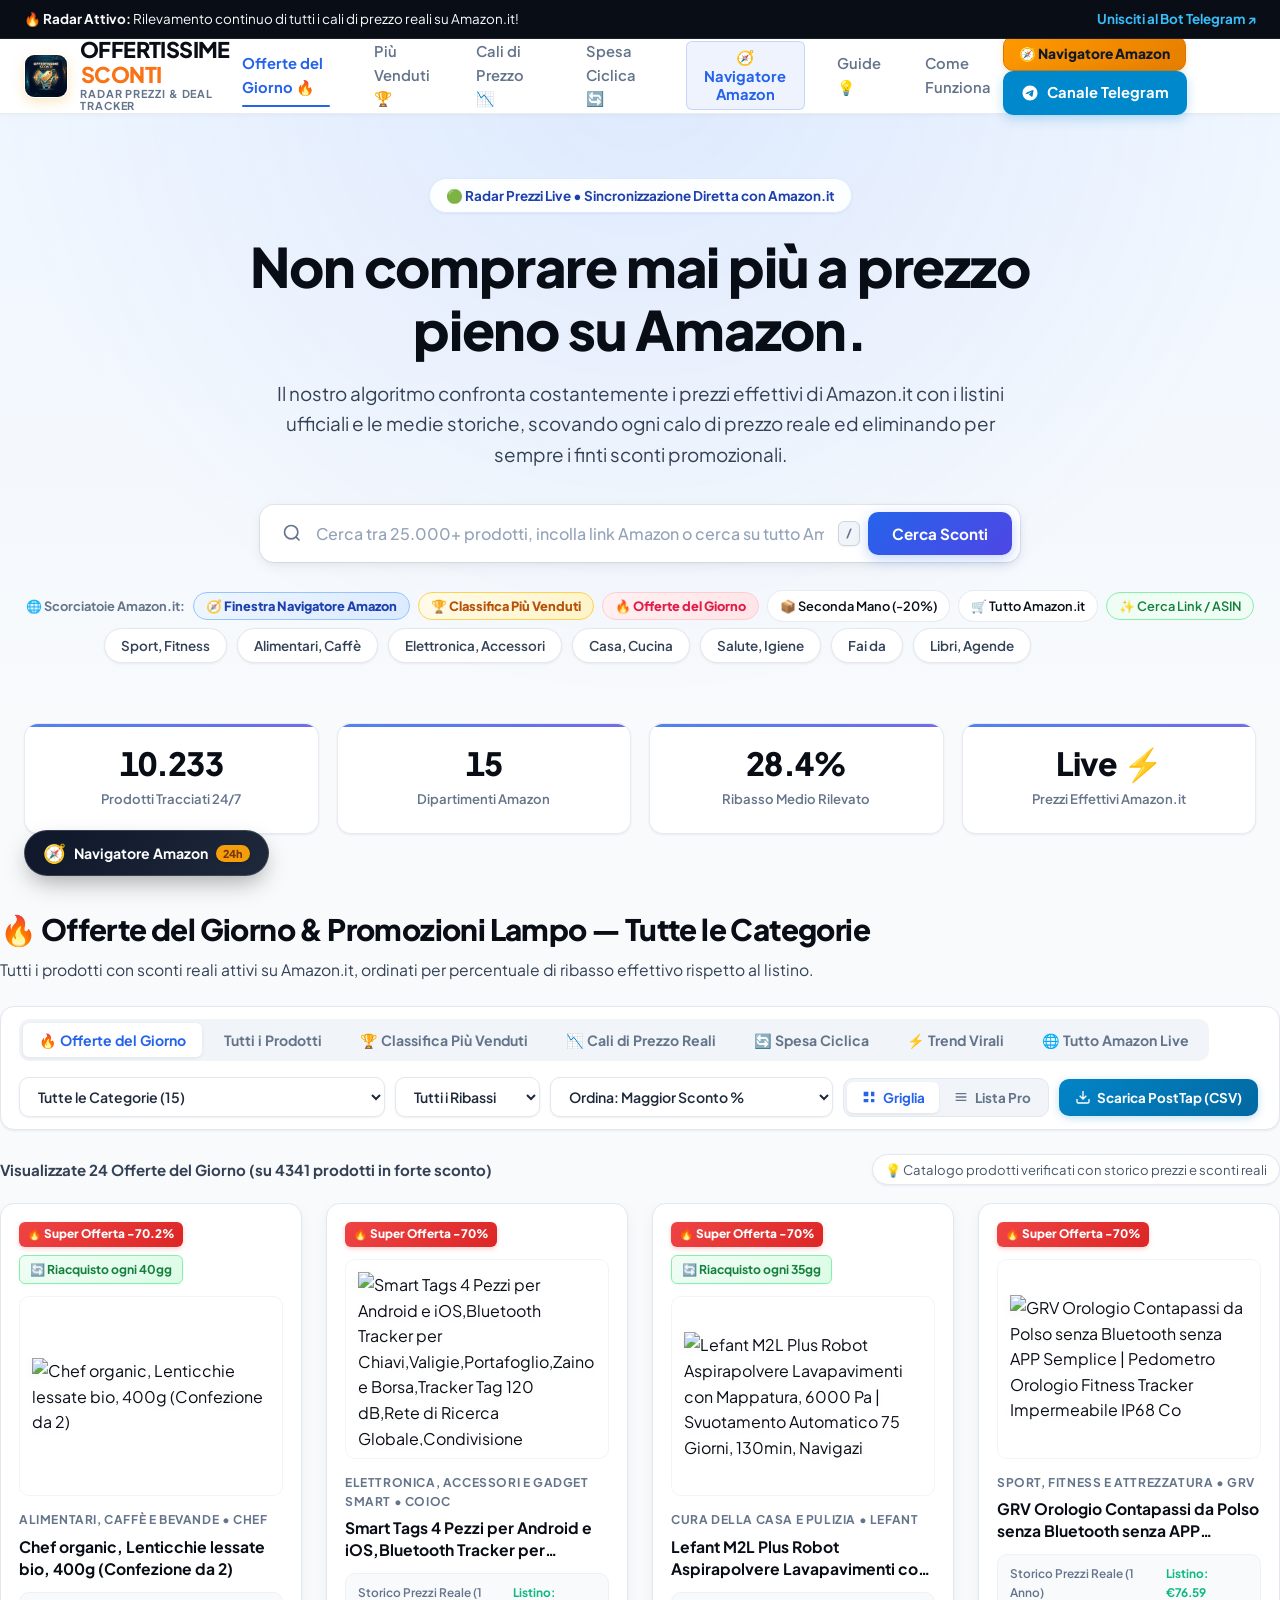
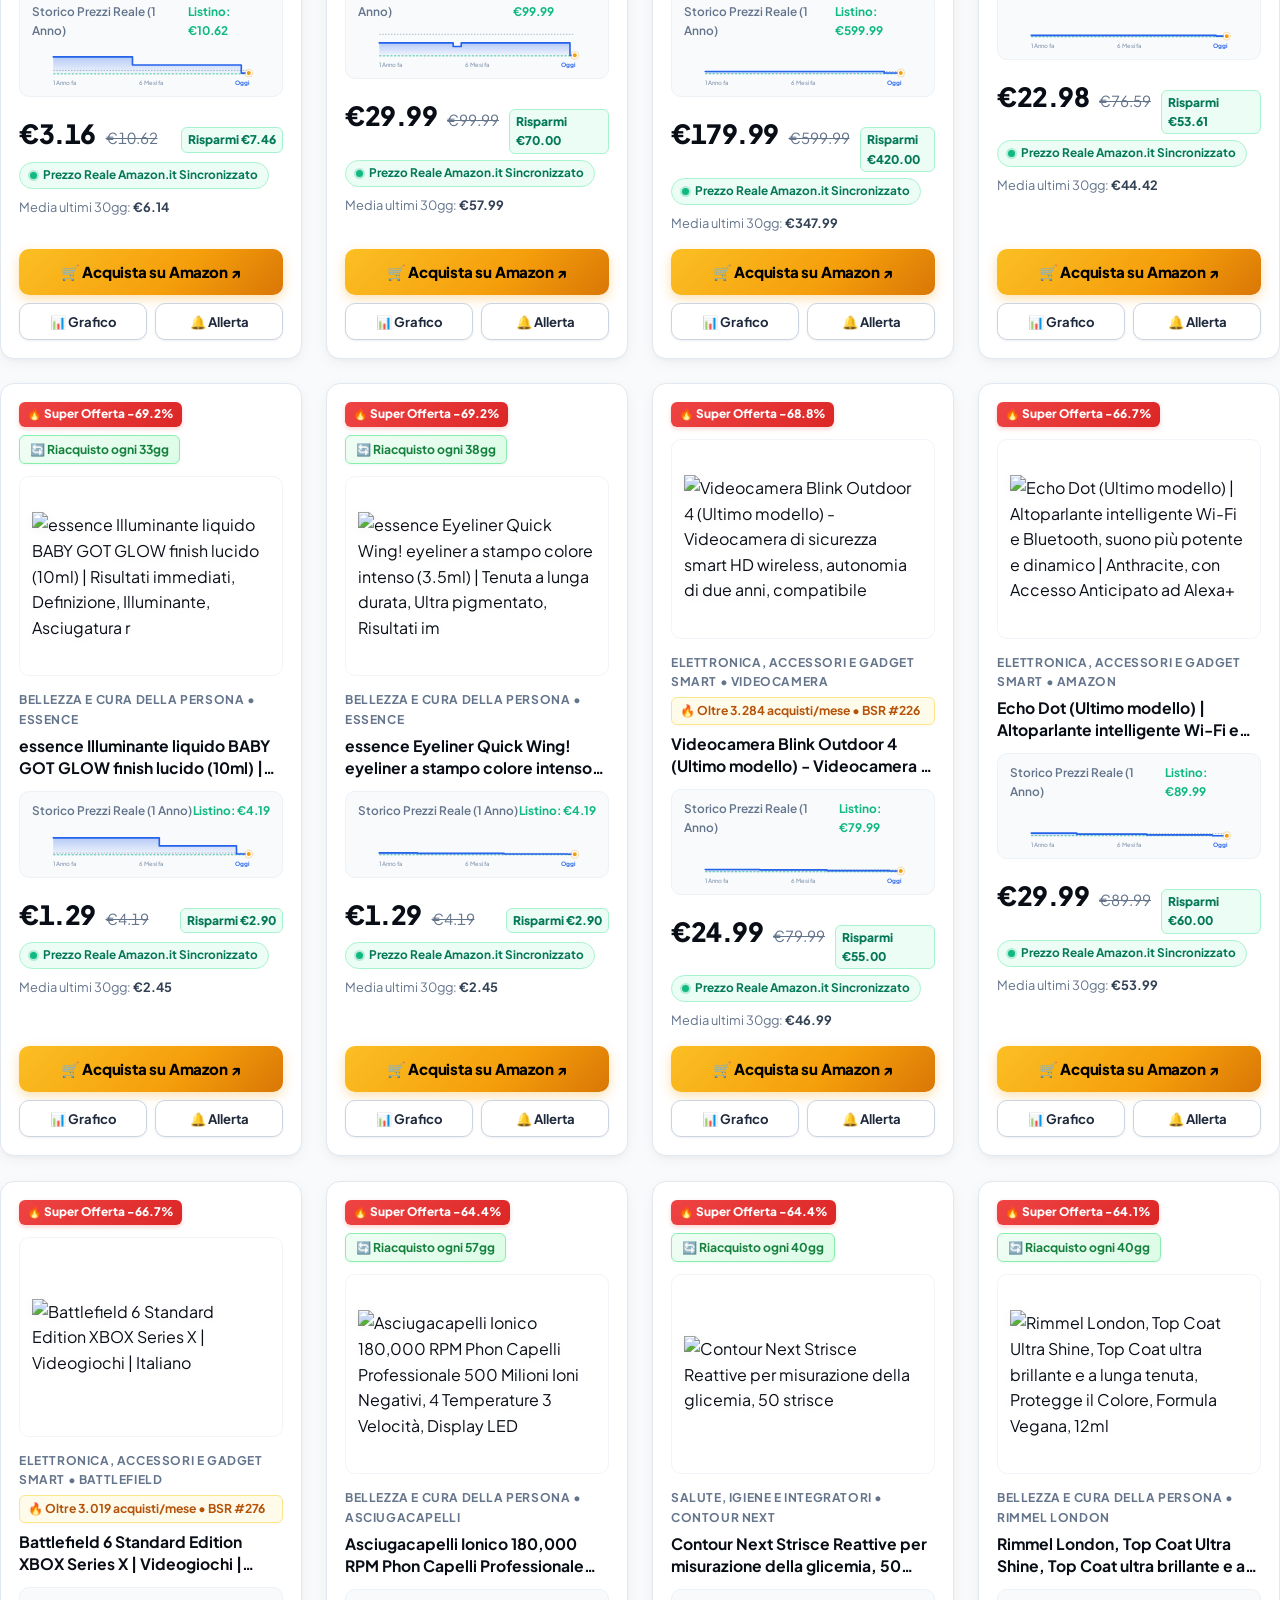
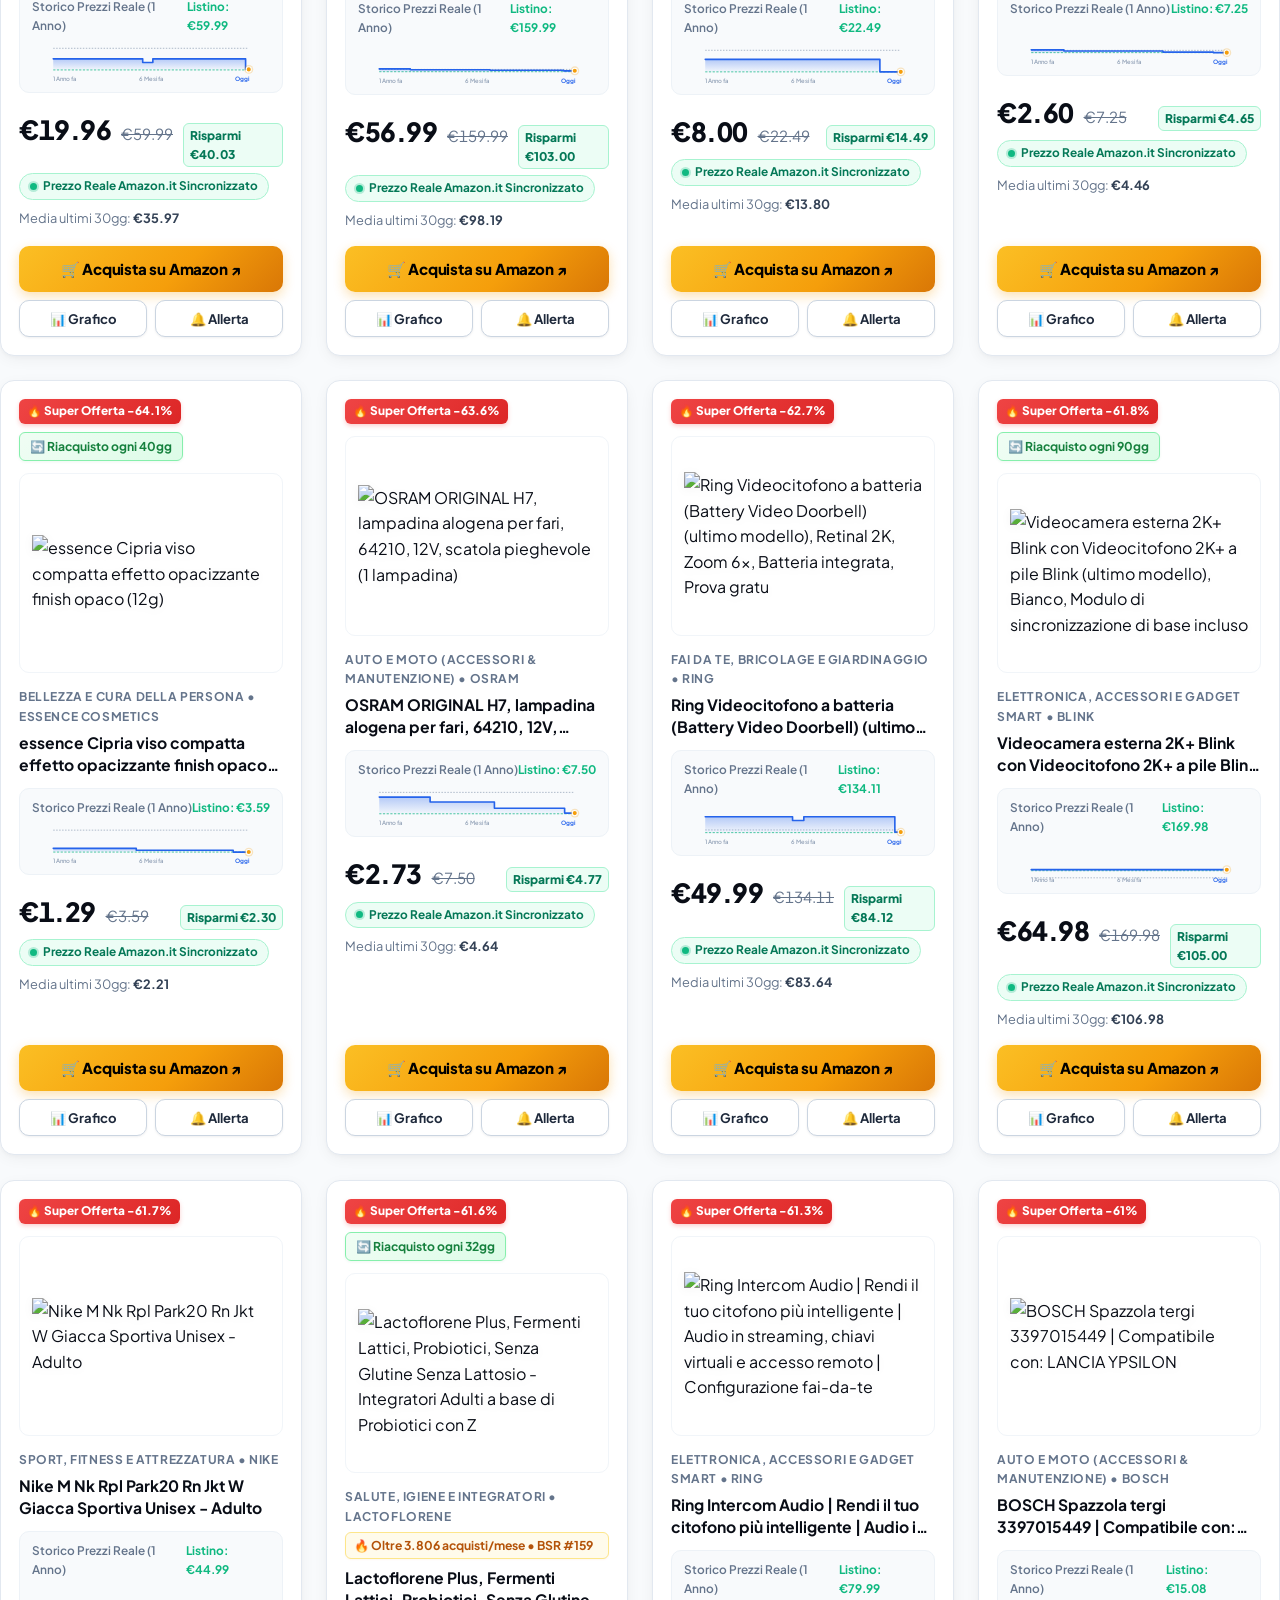
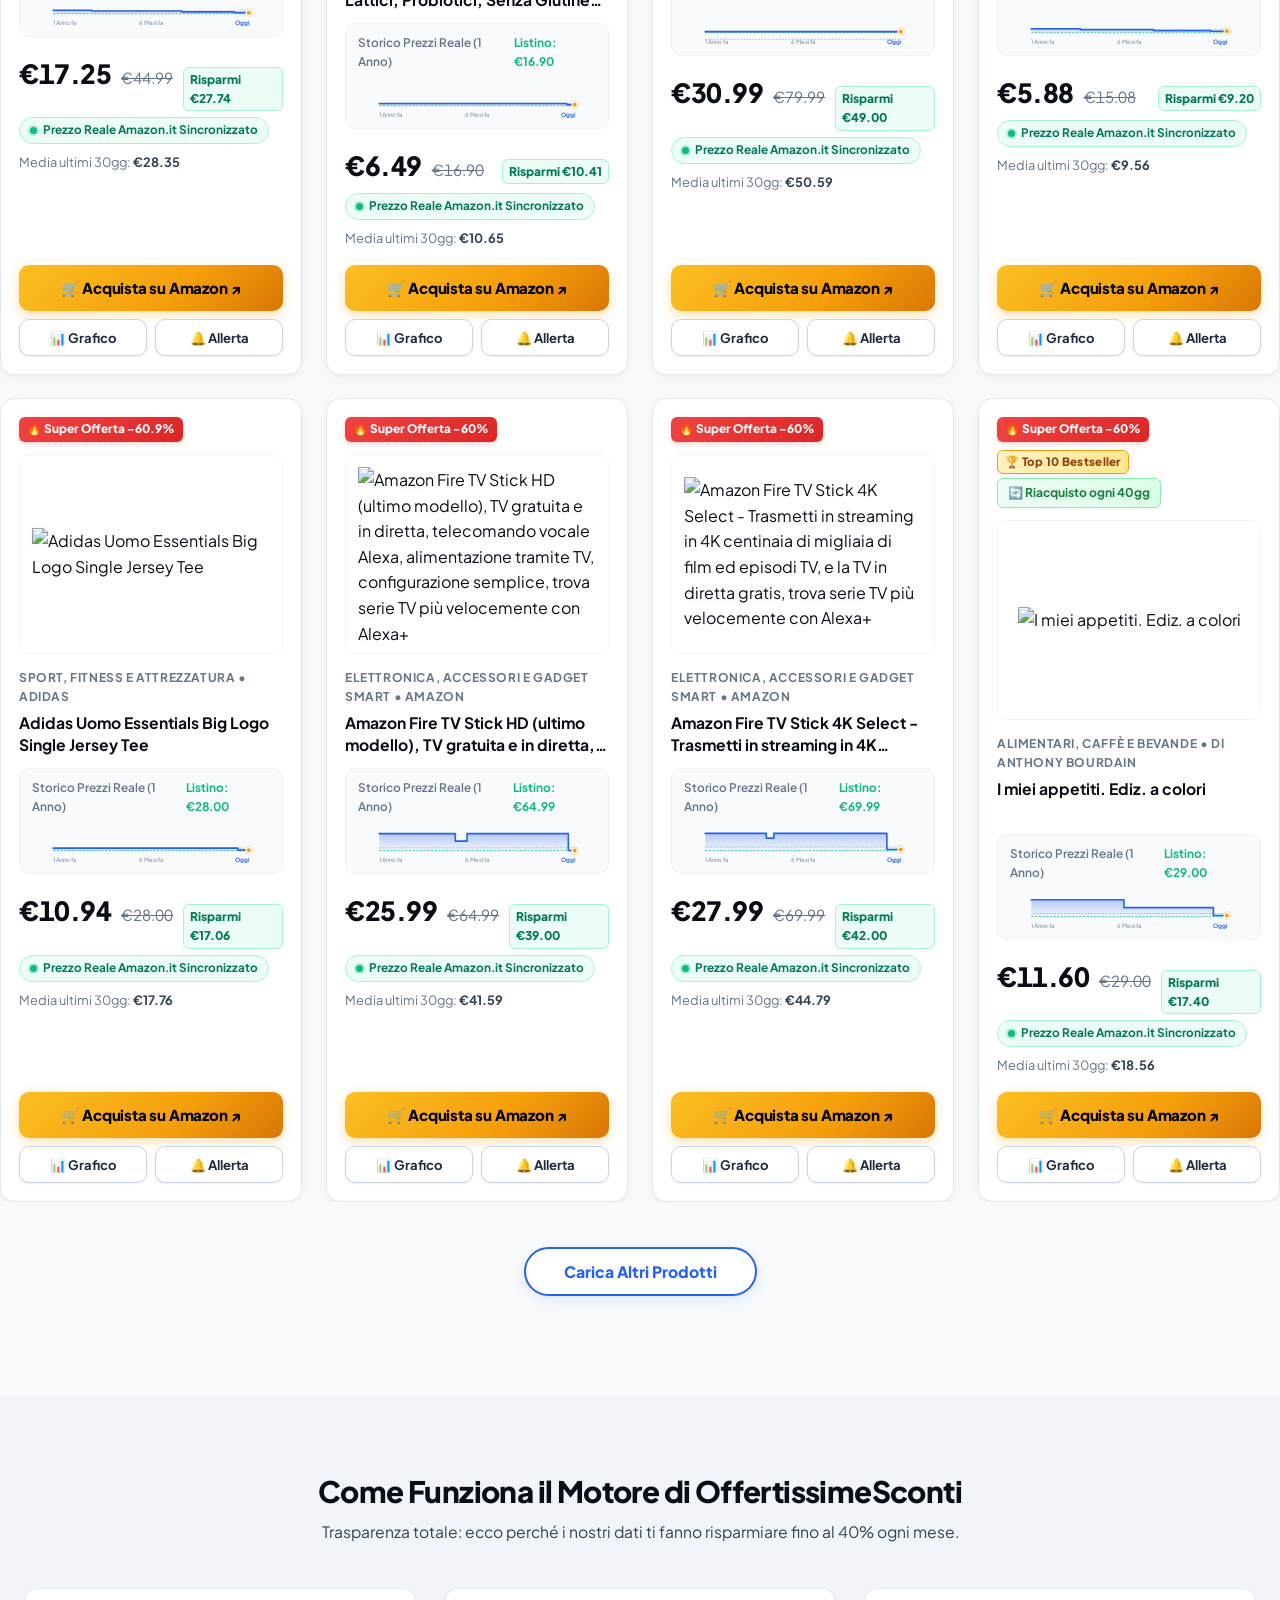
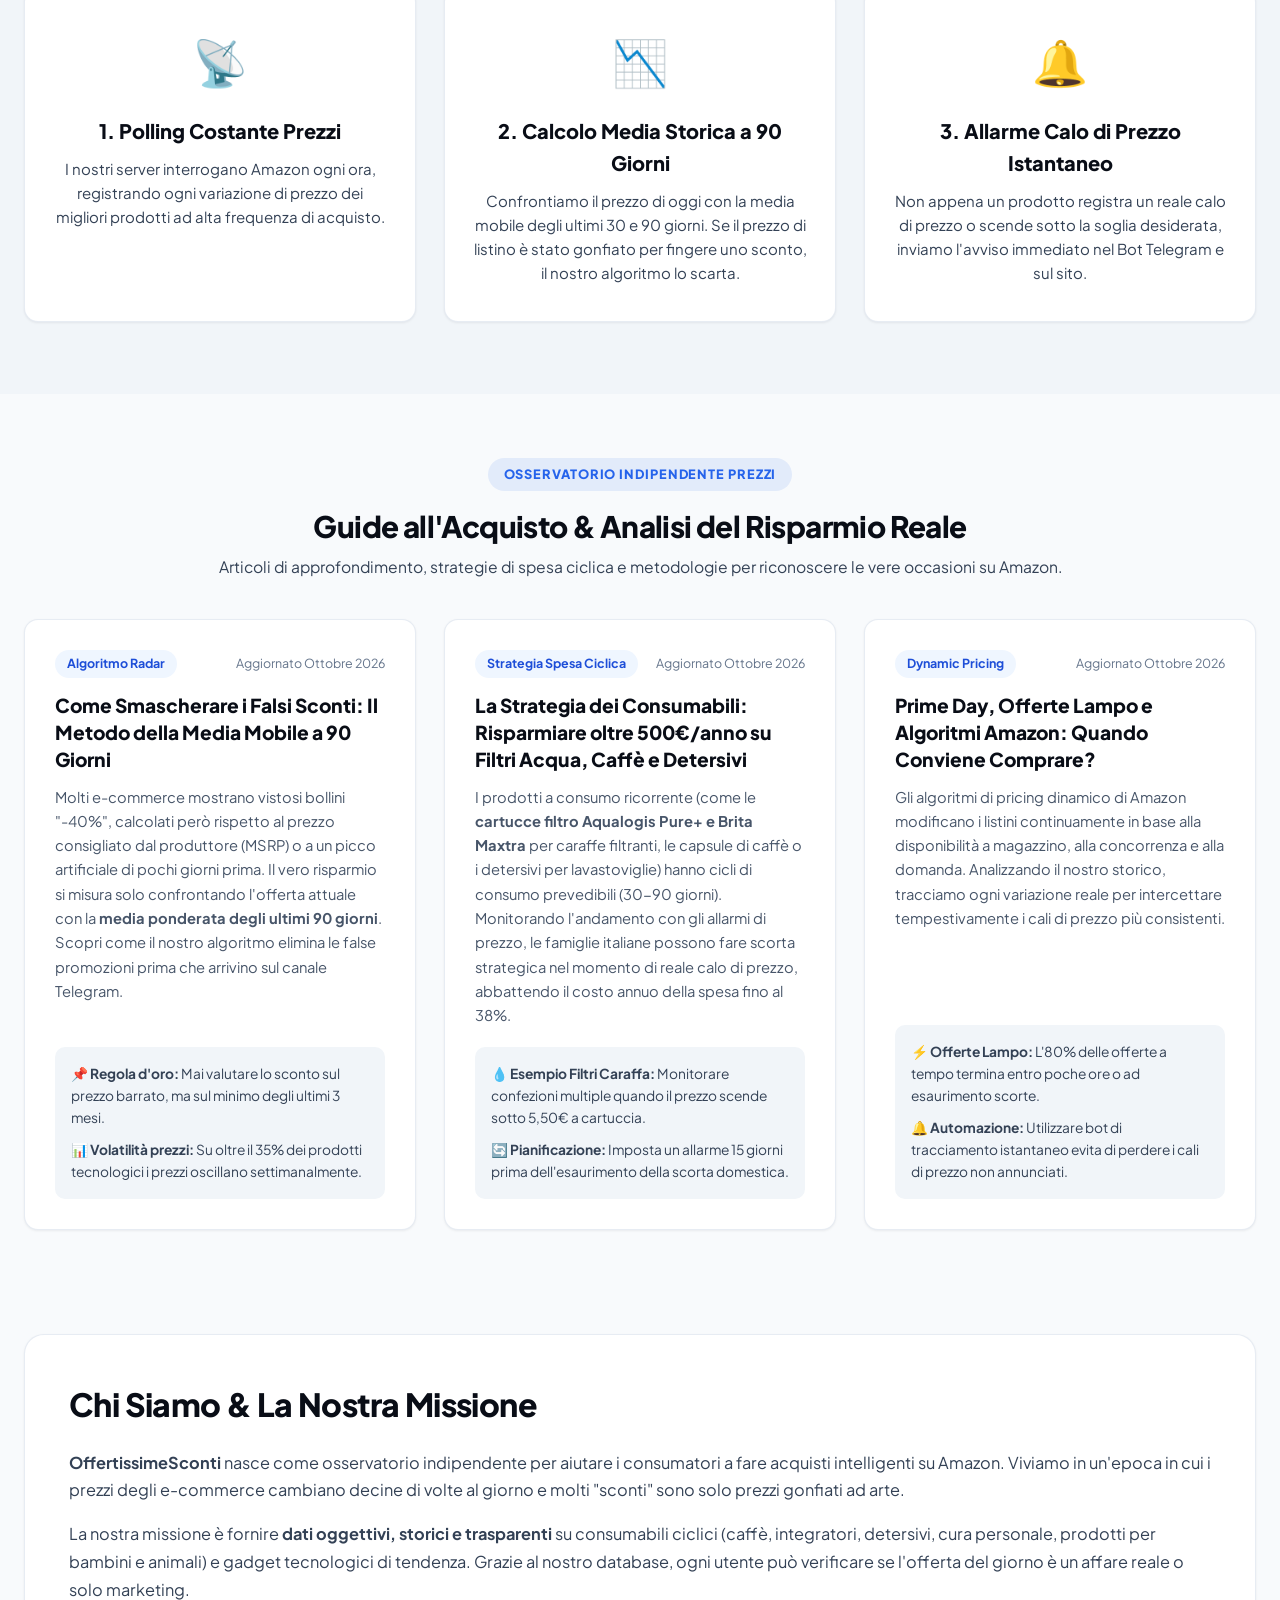
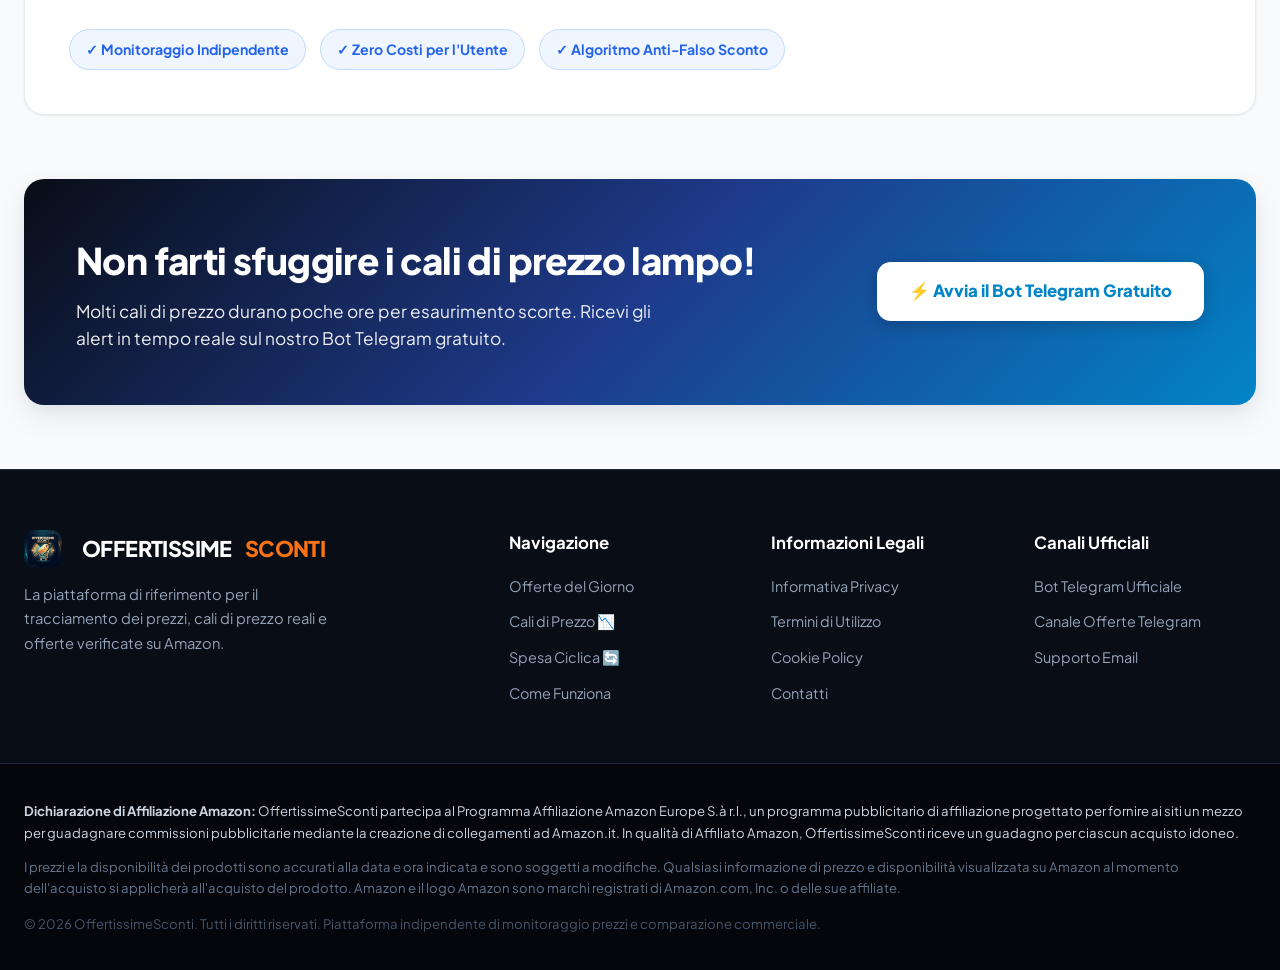
==== commit 75db08ec: "feat(deals): visualizzazione on-site di tutte le Offerte del Giorno reali su GitHub Pages" ====
--- a/index.html
+++ b/index.html
@@ -34,7 +34,7 @@
       </a>
 
       <nav class="nav-menu" aria-label="Navigazione Principale">
-        <a href="#offerte" class="nav-link active">Offerte del Giorno</a>
+        <a href="#offerte" class="nav-link active" id="nav-daily-deals">Offerte del Giorno 🔥</a>
         <a href="#offerte" class="nav-link" id="nav-bestsellers">Più Venduti 🏆</a>
         <a href="#offerte" class="nav-link" id="nav-drops">Cali di Prezzo 📉</a>
         <a href="#ciclici" class="nav-link" id="nav-cyclical">Spesa Ciclica 🔄</a>
@@ -87,7 +87,7 @@
         <span class="shortcut-label">🌐 Scorciatoie Amazon.it:</span>
         <button id="btnHeroOpenBrowser" class="quick-link-pill pill-highlight-browser" title="Apri il Navigatore Amazon In-Site con sessione protetta 24h">🧭 Finestra Navigatore Amazon</button>
         <button id="btnHeroBestsellers" class="quick-link-pill pill-highlight-bestseller" title="Visualizza la classifica dei più venduti direttamente qui sul sito">🏆 Classifica Più Venduti</button>
-        <a href="https://www.amazon.it/gp/goldbox?tag=offertissimes-21" target="_blank" rel="noopener sponsored" class="quick-link-pill">🔥 Offerte del Giorno</a>
+        <button id="btnHeroDailyDeals" class="quick-link-pill pill-highlight-deals" title="Visualizza tutte le Offerte del Giorno reali direttamente sul sito">🔥 Offerte del Giorno</button>
         <a href="https://www.amazon.it/warehouse-deals?tag=offertissimes-21" target="_blank" rel="noopener sponsored" class="quick-link-pill">📦 Seconda Mano (-20%)</a>
         <a href="https://www.amazon.it/?tag=offertissimes-21" target="_blank" rel="noopener sponsored" class="quick-link-pill">🛒 Tutto Amazon.it</a>
         <button id="btnOpenConverterHero" class="quick-link-pill pill-highlight">✨ Cerca Link / ASIN</button>
@@ -133,7 +133,8 @@
       <!-- Filters & Tabs -->
       <div class="filters-toolbar">
         <div class="filter-tabs">
-          <button class="tab-btn active" data-filter="all">Tutte le Offerte</button>
+          <button class="tab-btn active" data-filter="daily_deals" id="tabDailyDeals" title="Tutte le Offerte del Giorno e promozioni a tempo limitato di Amazon">🔥 Offerte del Giorno</button>
+          <button class="tab-btn" data-filter="all">Tutti i Prodotti</button>
           <button class="tab-btn" data-filter="bestsellers" id="tabBestsellers" title="Classifica ufficiale dei prodotti più venduti su Amazon.it">🏆 Classifica Più Venduti</button>
           <button class="tab-btn" data-filter="drops">📉 Cali di Prezzo Reali</button>
           <button class="tab-btn" data-filter="cyclical">🔄 Spesa Ciclica</button>
@@ -491,11 +492,11 @@
               <span>Tutto il catalogo e le offerte</span>
             </div>
           </a>
-          <a href="https://www.amazon.it/gp/goldbox?tag=offertissimes-21" target="_blank" rel="noopener sponsored" class="dept-card">
+          <a href="#offerte" class="dept-card" id="modalDeptDailyDeals">
             <span class="dept-icon">🔥</span>
             <div>
               <strong>Offerte del Giorno & Lampo</strong>
-              <span>Sconti a tempo limitato di oggi</span>
+              <span>Visualizza tutte le offerte scontate nel sito</span>
             </div>
           </a>
           <a href="https://www.amazon.it/warehouse-deals?tag=offertissimes-21" target="_blank" rel="noopener sponsored" class="dept-card">
--- a/style.css
+++ b/style.css
@@ -914,6 +914,46 @@
   box-shadow: 0 2px 6px rgba(217, 119, 6, 0.15);
 }
 
+.pill-highlight-deals {
+  background: linear-gradient(135deg, #fff1f2 0%, #ffe4e6 100%) !important;
+  color: #e11d48 !important;
+  border: 1px solid #fecdd3 !important;
+  font-weight: 800 !important;
+  cursor: pointer;
+  transition: all 0.2s ease;
+}
+.pill-highlight-deals:hover {
+  background: linear-gradient(135deg, #ffe4e6 0%, #fecdd3 100%) !important;
+  transform: translateY(-1px);
+  box-shadow: 0 2px 6px rgba(225, 29, 72, 0.2);
+}
+
+.badge-deal-hot {
+  background: linear-gradient(135deg, #ef4444 0%, #dc2626 100%);
+  color: #ffffff;
+  font-weight: 800;
+  font-size: 0.74rem;
+  padding: 3px 8px;
+  border-radius: 6px;
+  box-shadow: 0 2px 4px rgba(239, 68, 68, 0.25);
+  display: inline-flex;
+  align-items: center;
+  gap: 4px;
+}
+
+.badge-deal-day {
+  background: linear-gradient(135deg, #f97316 0%, #ea580c 100%);
+  color: #ffffff;
+  font-weight: 800;
+  font-size: 0.74rem;
+  padding: 3px 8px;
+  border-radius: 6px;
+  box-shadow: 0 2px 4px rgba(249, 115, 22, 0.25);
+  display: inline-flex;
+  align-items: center;
+  gap: 4px;
+}
+
 .card-category {
   font-size: 0.75rem;
   font-weight: 700;
